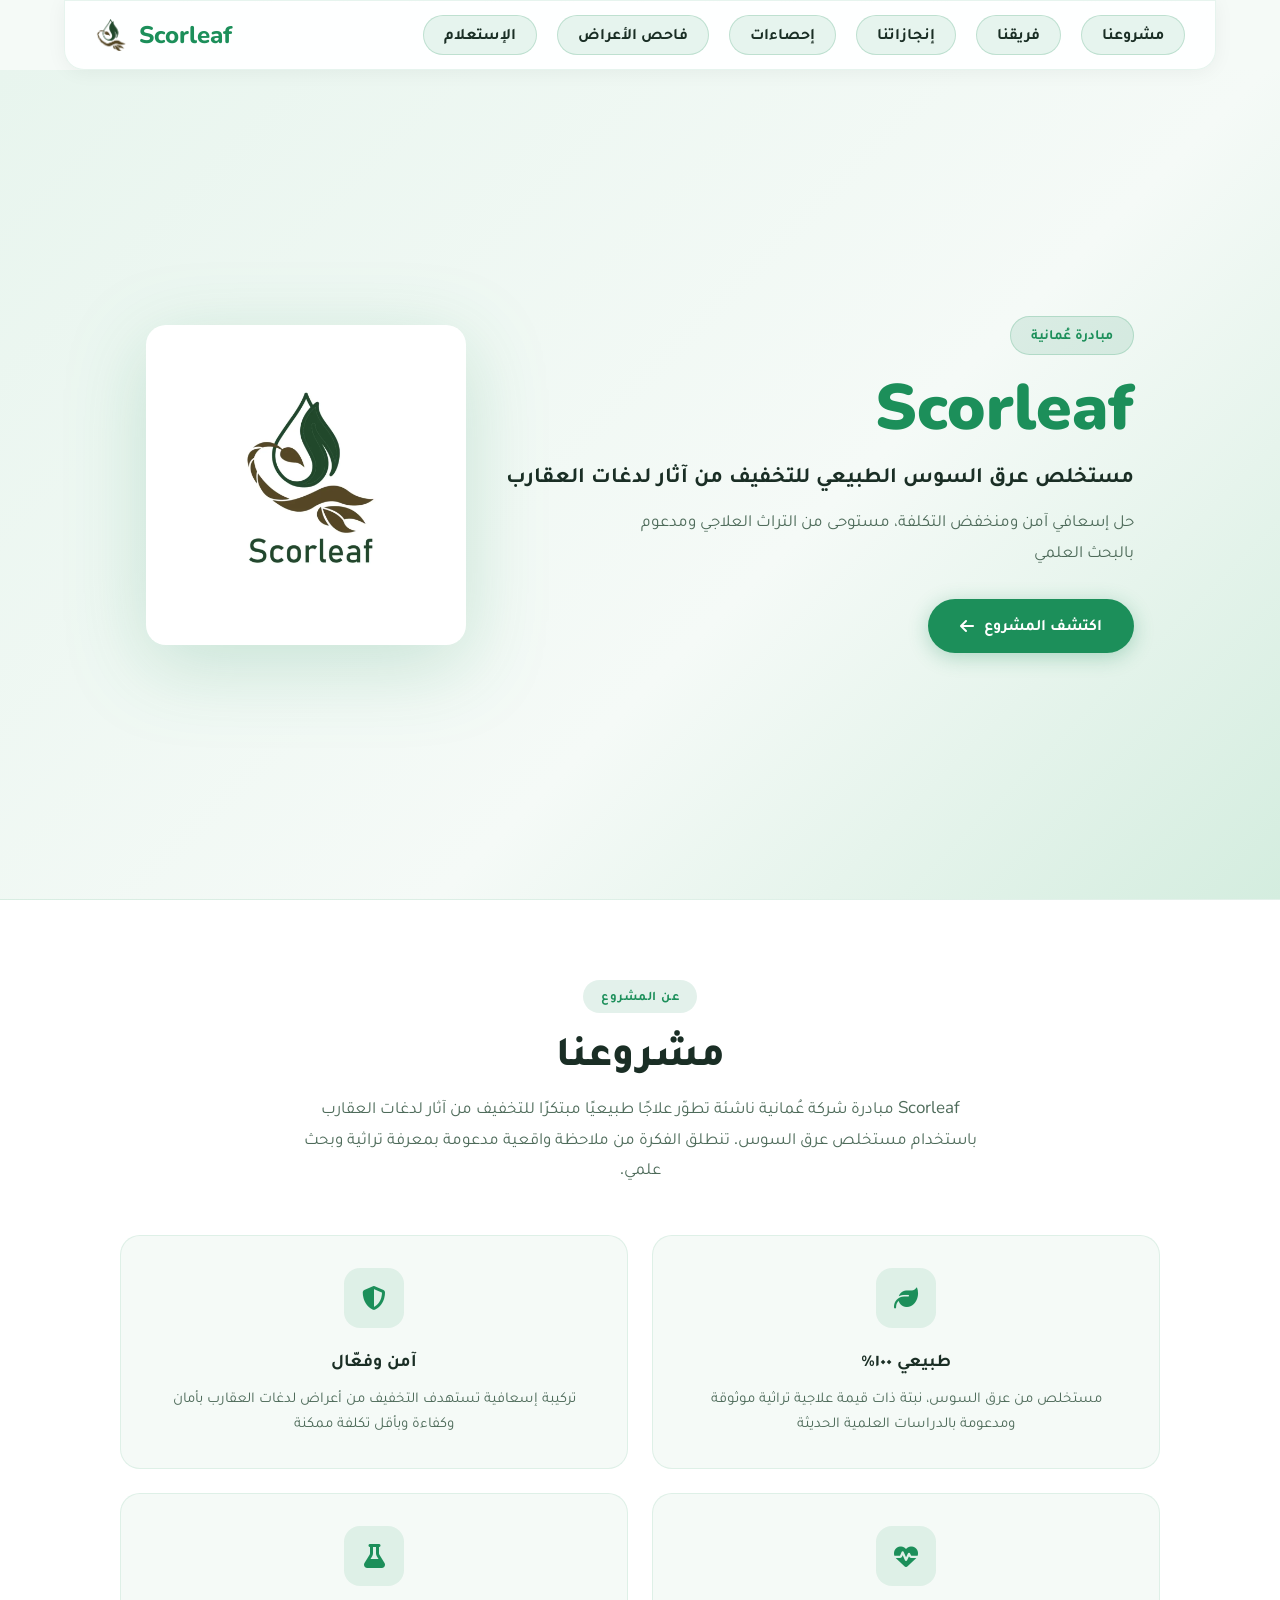
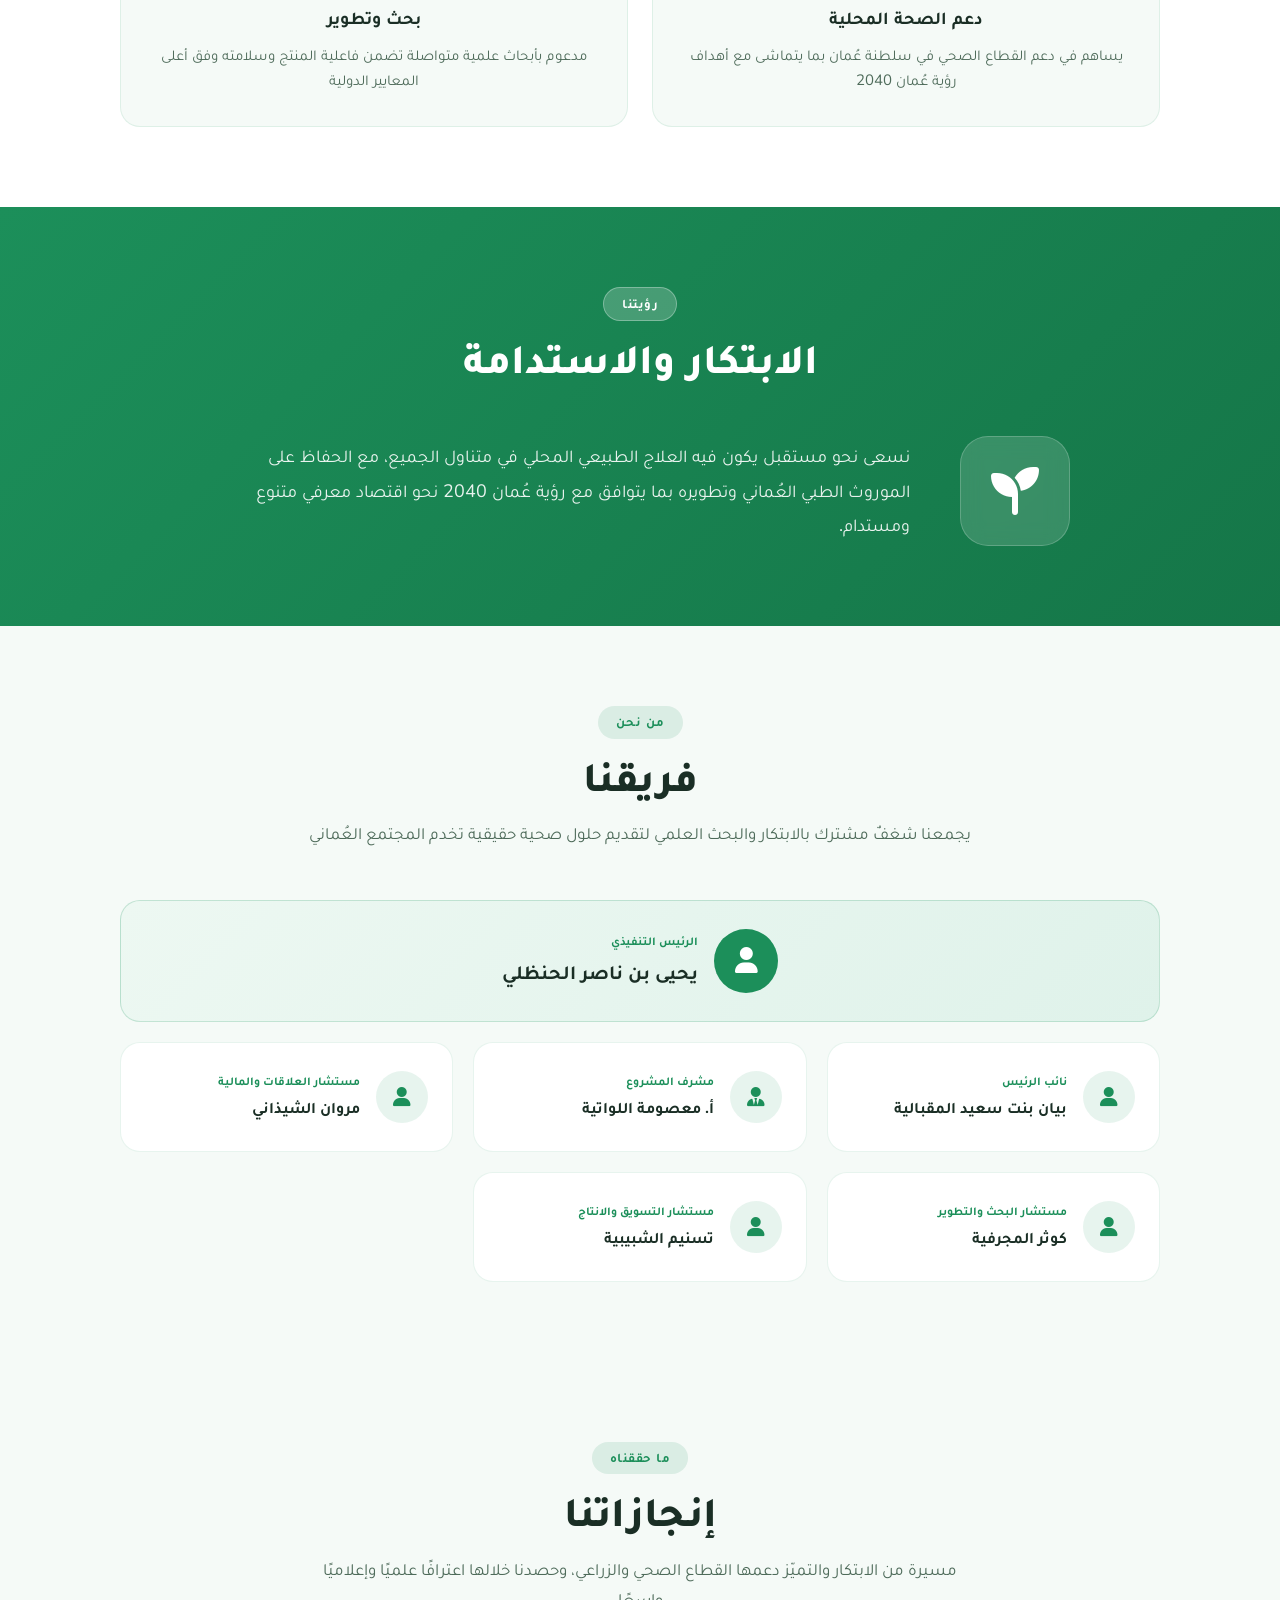
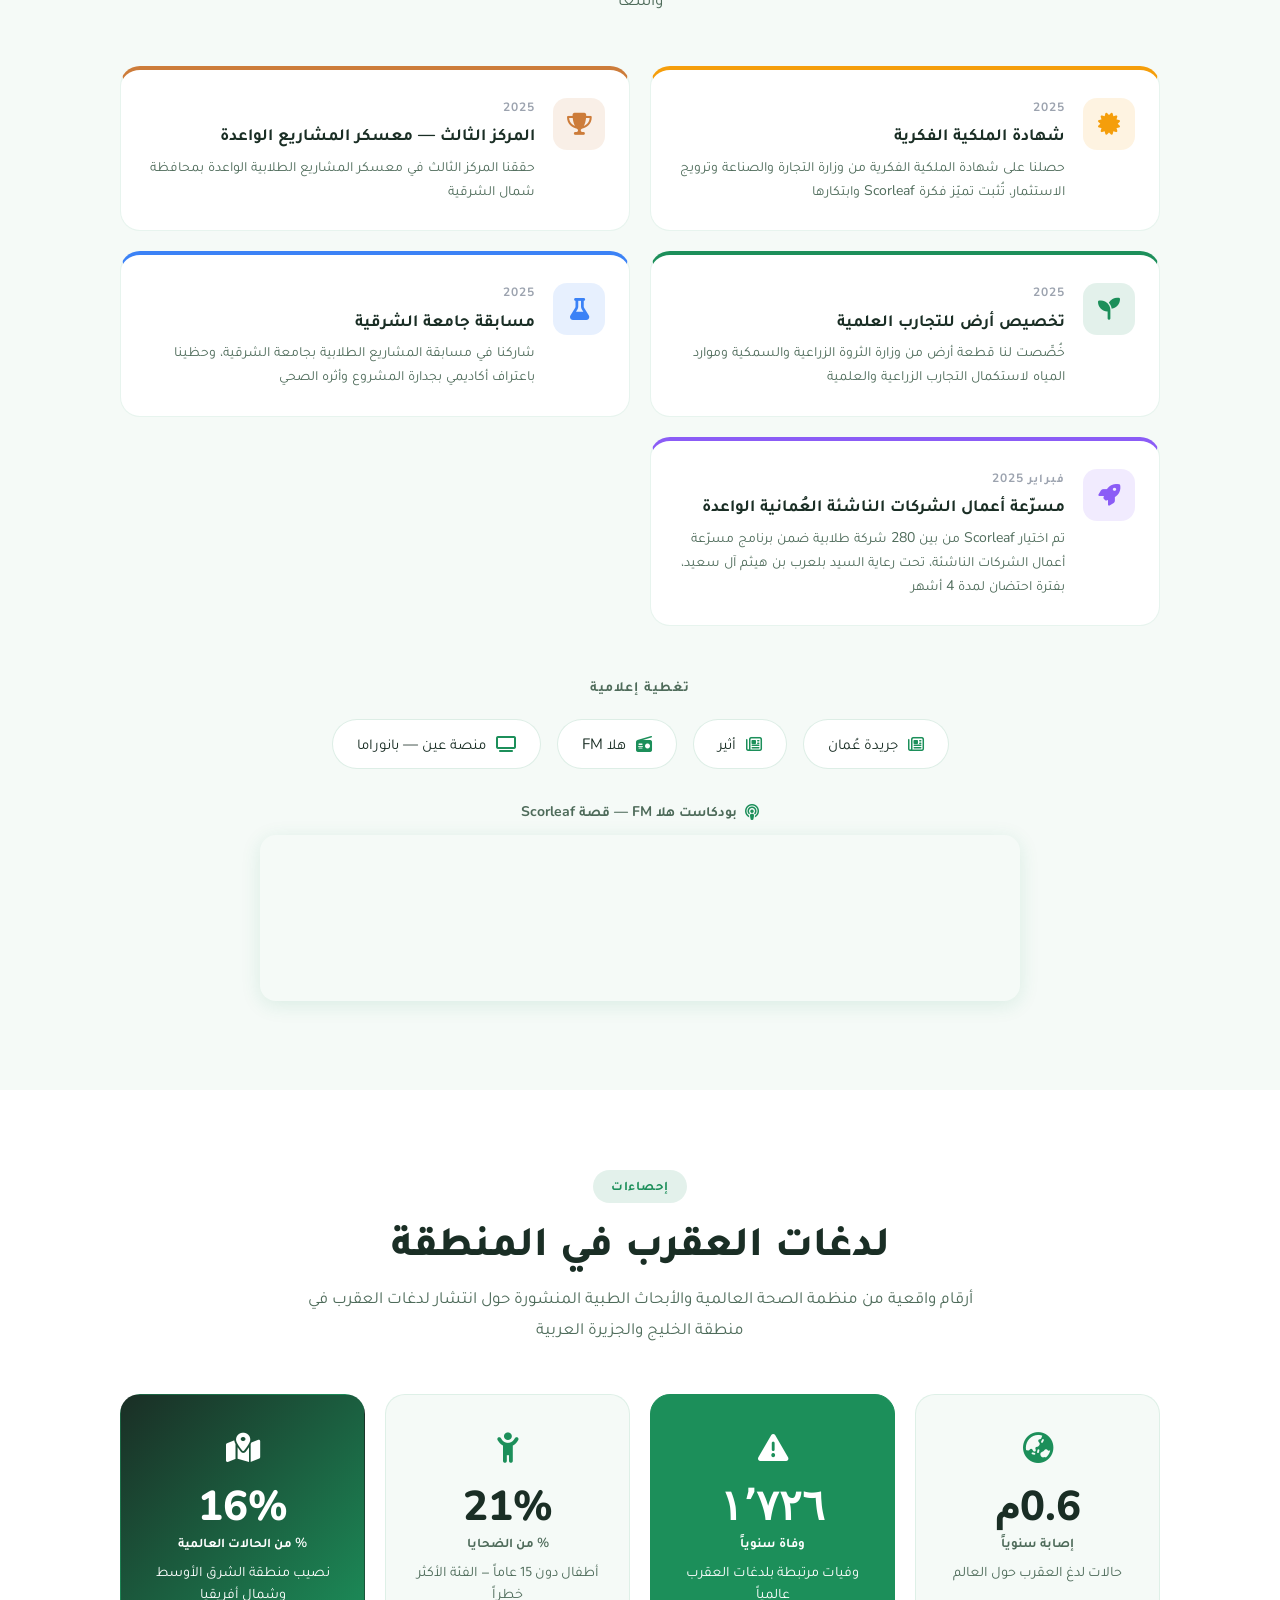
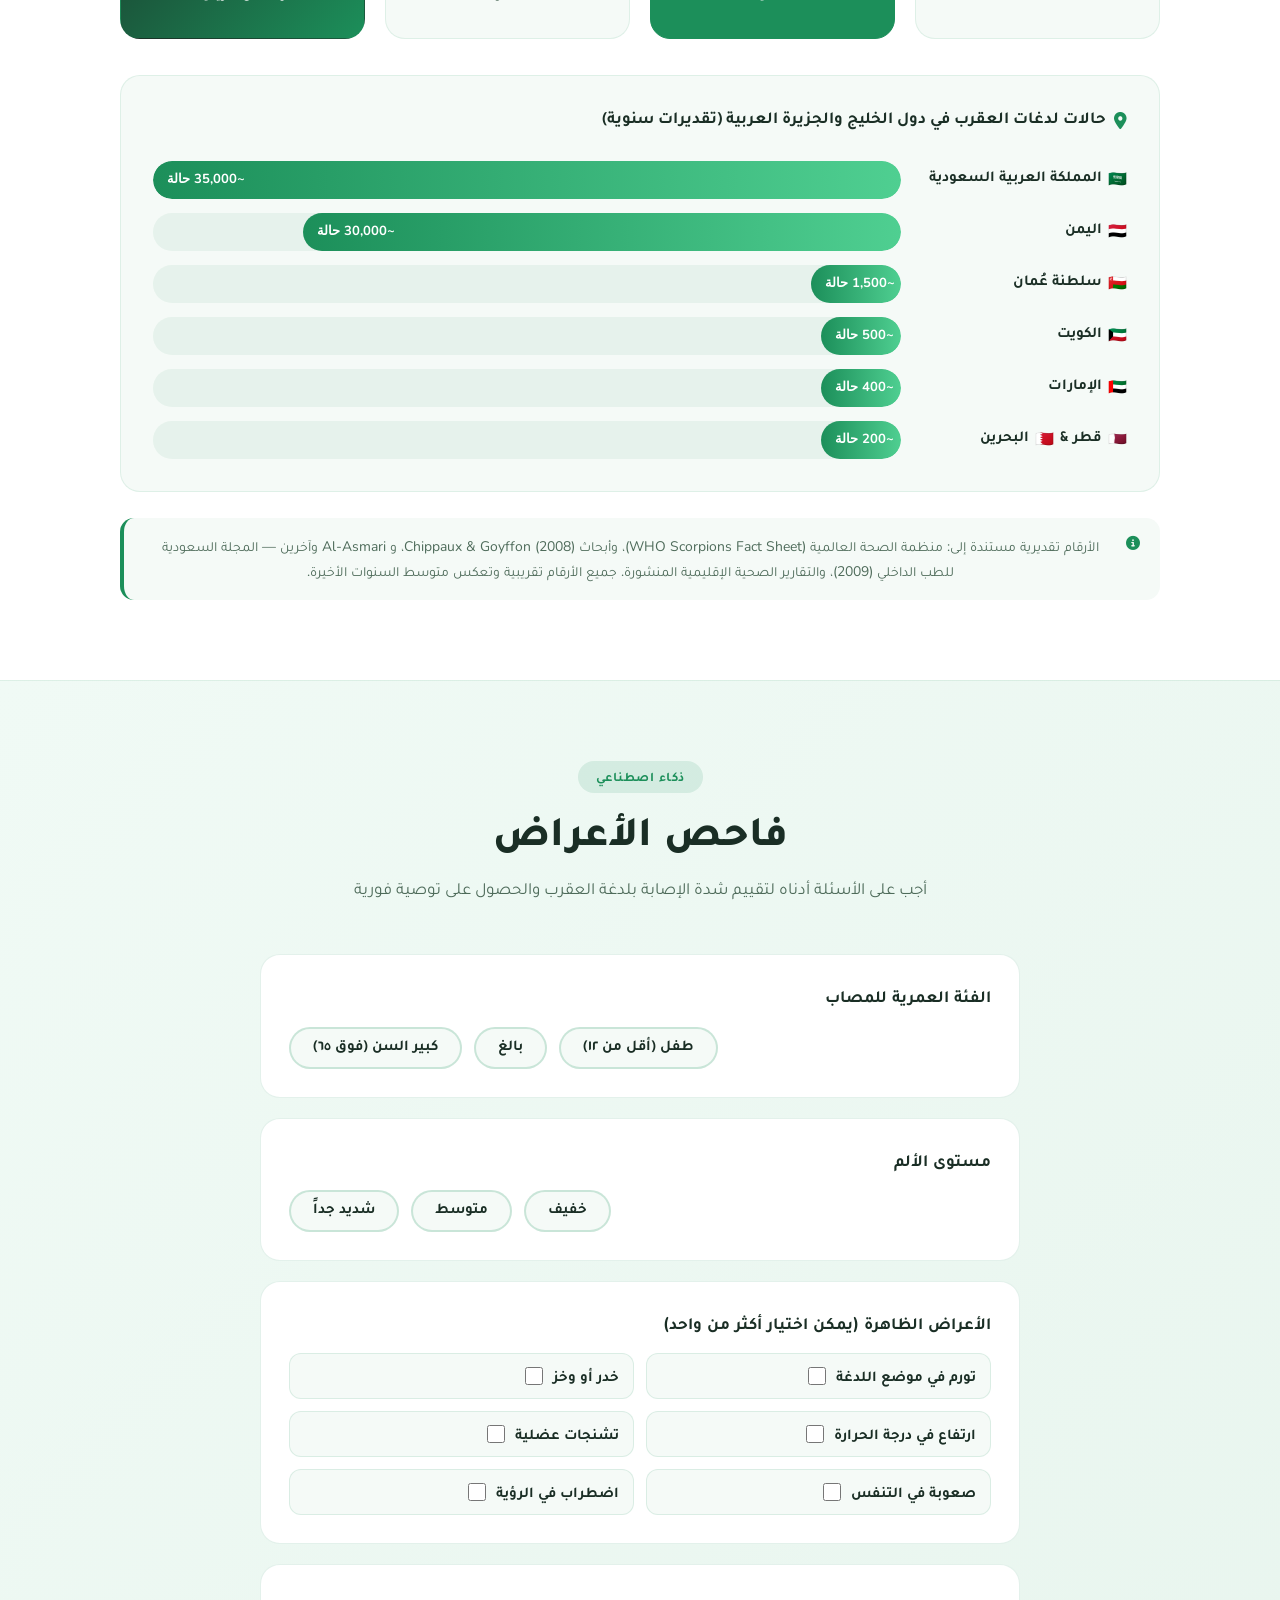
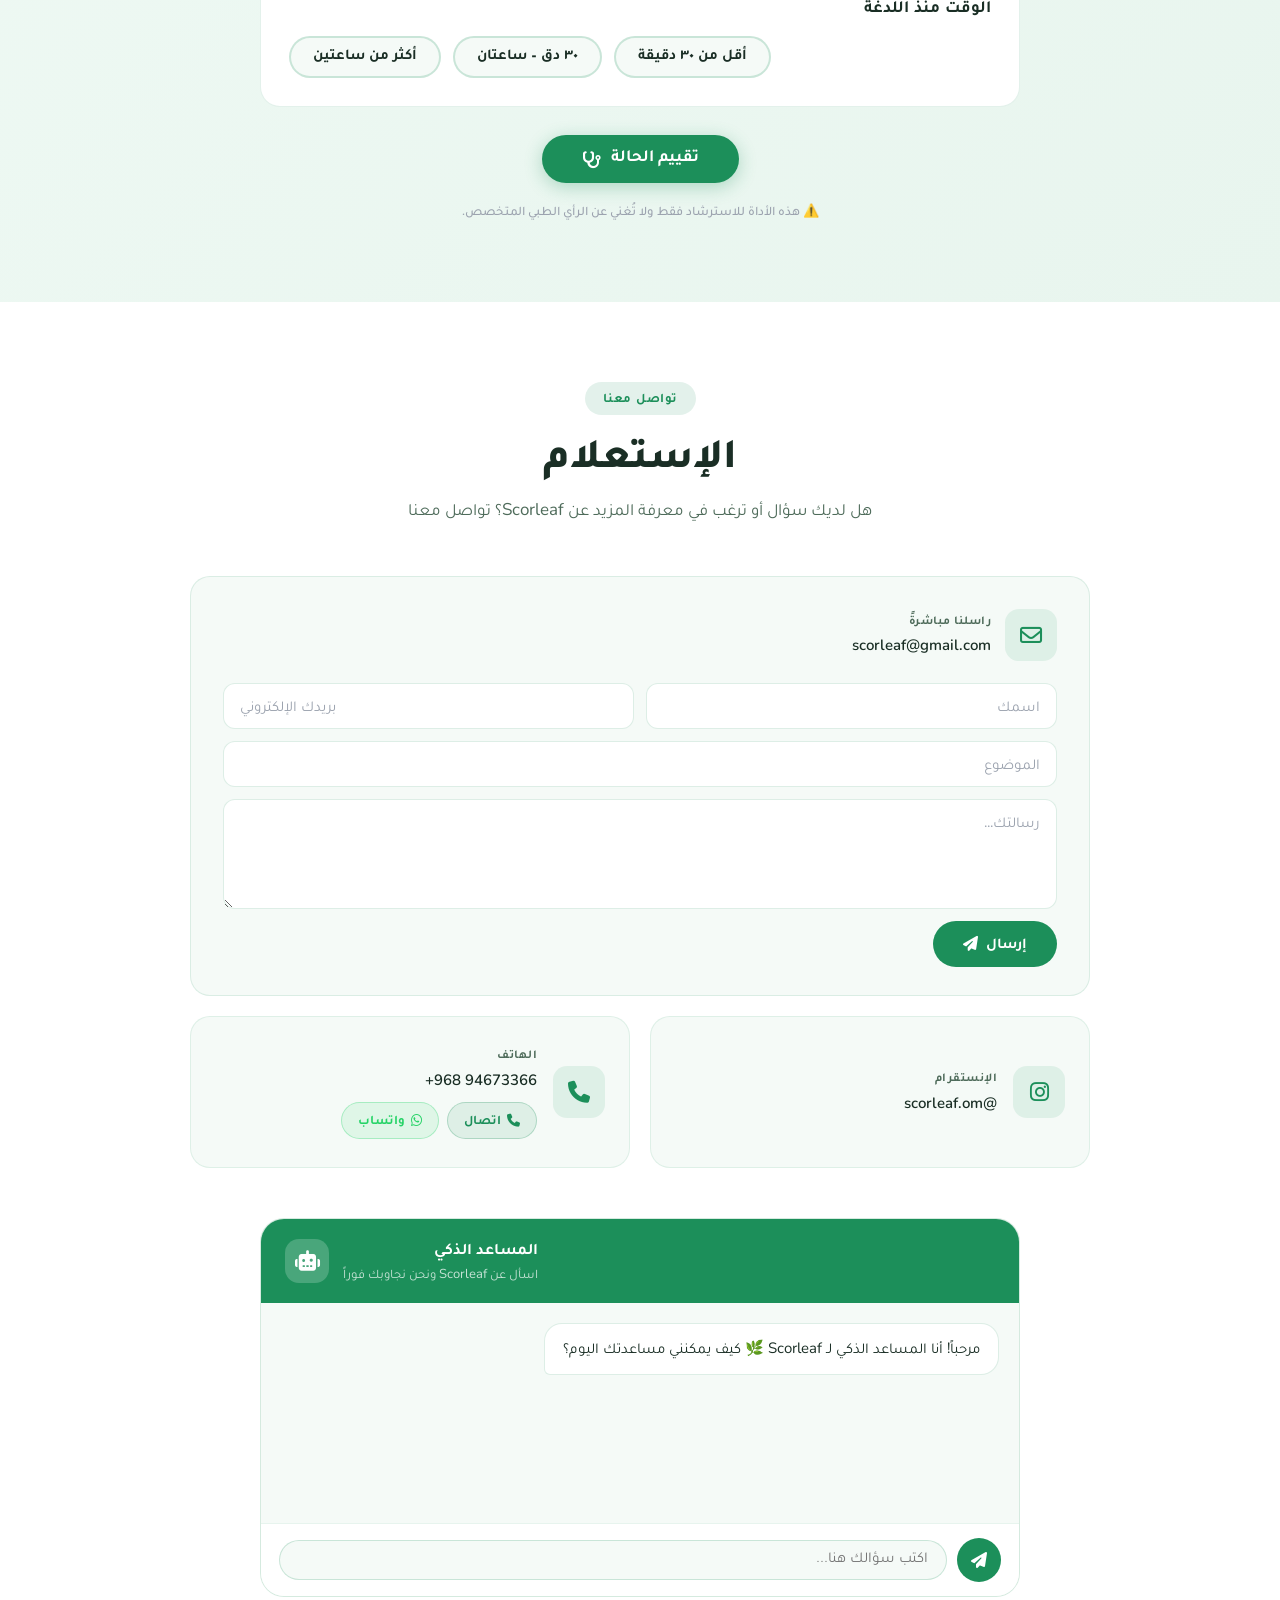
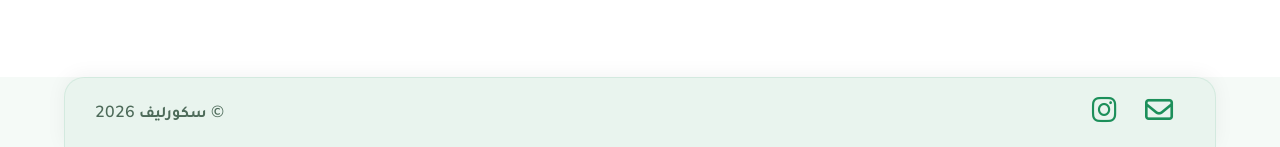
==== index.html @ a7fd19b5 "Add contact form functionality and update achievements section" ====
<!DOCTYPE html>
<html lang="ar" dir="rtl">
    <head>
        <meta charset="UTF-8">
        <meta name="viewport" content="width=device-width, initial-scale=1.0">
        <meta name="description" content="An innovative plant extract under development to relieve the effects of scorpion bites.">
        <meta name="author" content="Scorleaf Team">
        <meta name="keywords" content="">
        <meta name="theme-color" content="#4CAF50">
        <meta name="mobile-web-app-capable" content="yes">

        <title>Scorleaf</title>

        <link rel="icon" href="assets/img/scorleaf-icon.png" type="image/png">
        <link rel="stylesheet" href="assets/css/style.css">
        <link rel="manifest" href="manifest.json">

        <link rel="preconnect" href="https://fonts.googleapis.com">
        <link rel="preconnect" href="https://fonts.gstatic.com" crossorigin>
        <link href="https://fonts.googleapis.com/css2?family=Inter:ital,opsz,wght@0,14..32,100..900;1,14..32,100..900&family=Tajawal:wght@200;300;400;500;700;800;900&family=Nunito:wght@400;600;700;800&family=Quicksand:wght@400;500;600;700&display=swap" rel="stylesheet">


        <link rel="stylesheet" href="https://cdnjs.cloudflare.com/ajax/libs/font-awesome/6.0.0-beta3/css/all.min.css">
        <link rel="stylesheet" href="https://cdnjs.cloudflare.com/ajax/libs/font-awesome/6.5.2/css/all.min.css" integrity="sha512-SnH5WK+bZxgPHs44uWIX+LLJAJ9/2PkPKZ5QiAj6Ta86w+fsb2TkcmfRyVX3pBnMFcV7oQPJkl9QevSCWr3W6A==" crossorigin="anonymous" referrerpolicy="no-referrer" />
        <link rel='stylesheet' href='https://cdn-uicons.flaticon.com/2.4.2/uicons-solid-rounded/css/uicons-solid-rounded.css'>
        <link rel='stylesheet' href='https://cdn-uicons.flaticon.com/2.4.2/uicons-brands/css/uicons-brands.css'>
    </head>
    <body>
        <nav class="navbar">
        <div class="nav-right">
            <a href="#ourproject" title="Our Project"><div class="nav-icon">مشروعنا</div></a>
            <a href="#ourteam" title="Our Team"><div class="nav-icon">فريقنا</div></a>
            <a href="#achievements" title="Achievements"><div class="nav-icon">إنجازاتنا</div></a>
            <a href="#statistics" title="Statistics"><div class="nav-icon">إحصاءات</div></a>
            <a href="#symptom" title="Symptom Checker"><div class="nav-icon">فاحص الأعراض</div></a>
            <a href="#inquire" title="Inquire"><div class="nav-icon">الإستعلام</div></a>
        </div>

            <div class="dropdown" style="float: right;" dir="rtl">
                <div class="slideMenu" title="Slide Menu"><i class="fa-solid fa-caret-left"></i></div>
                
                <div class="dropdownContent">
                    <a class="site" href="#ourproject" title="Our Project">حول مشروعنا</a>
                    <a class="site" href="#ourteam" title="Our Team">فريقنا</a>
                    <a class="site" href="#achievements" title="Achievements">إنجازاتنا</a>
                    <a class="site" href="#statistics" title="Statistics">إحصاءات</a>
                    <a class="site" href="#symptom" title="Symptom Checker">فاحص الأعراض</a>
                    <a class="site" href="#inquire" title="Inquire">الإستعلام</a>
                </div>
            </div>
        
            <div class="logo" onclick="topFunction()" title="Go to top">
                Scorleaf
                <div class="logo-icon"><img src="assets/img/scorleaf-icon.png" alt="Scorleaf Logo"></div>
            </div>
        </nav>

        <main>
            <!-- ===== HERO ===== -->
            <section class="first-head">
                <div class="section-wrapper">
                    <div class="hero-content">
                        <div class="hero-text">
                            <div class="hero-badge">مبادرة عُمانية</div>
                            <span class="header">Scorleaf</span>
                            <p class="hero-sub">مستخلص عرق السوس الطبيعي للتخفيف من آثار لدغات العقارب</p>
                            <p class="hero-desc">حل إسعافي آمن ومنخفض التكلفة، مستوحى من التراث العلاجي ومدعوم بالبحث العلمي</p>
                            <a href="#ourproject" class="cta-btn">اكتشف المشروع <i class="fa-solid fa-arrow-left"></i></a>
                        </div>
                        <div class="hero-img">
                            <img src="assets/img/scorleaf-logo.webp" alt="Scorleaf Logo">
                        </div>
                    </div>
                </div>
            </section>

            <!-- ===== OUR PROJECT ===== -->
            <section class="first-body" id="ourproject">
                <div class="section-wrapper">
                    <div class="details">
                        <div class="section-tag">عن المشروع</div>
                        <span class="header">مشروعنا</span>
                        <p class="section-desc">Scorleaf مبادرة شركة عُمانية ناشئة تطوّر علاجًا طبيعيًا مبتكرًا للتخفيف من آثار لدغات العقارب باستخدام مستخلص عرق السوس. تنطلق الفكرة من ملاحظة واقعية مدعومة بمعرفة تراثية وبحث علمي.</p>
                    </div>
                    <div class="features-container">
                        <div class="feature-card">
                            <div class="feature-icon"><i class="fa-solid fa-leaf"></i></div>
                            <h3>طبيعي ١٠٠٪</h3>
                            <p>مستخلص من عرق السوس، نبتة ذات قيمة علاجية تراثية موثوقة ومدعومة بالدراسات العلمية الحديثة</p>
                        </div>
                        <div class="feature-card">
                            <div class="feature-icon"><i class="fa-solid fa-shield-halved"></i></div>
                            <h3>آمن وفعّال</h3>
                            <p>تركيبة إسعافية تستهدف التخفيف من أعراض لدغات العقارب بأمان وكفاءة وبأقل تكلفة ممكنة</p>
                        </div>
                        <div class="feature-card">
                            <div class="feature-icon"><i class="fa-solid fa-heart-pulse"></i></div>
                            <h3>دعم الصحة المحلية</h3>
                            <p>يساهم في دعم القطاع الصحي في سلطنة عُمان بما يتماشى مع أهداف رؤية عُمان 2040</p>
                        </div>
                        <div class="feature-card">
                            <div class="feature-icon"><i class="fa-solid fa-flask"></i></div>
                            <h3>بحث وتطوير</h3>
                            <p>مدعوم بأبحاث علمية متواصلة تضمن فاعلية المنتج وسلامته وفق أعلى المعايير الدولية</p>
                        </div>
                    </div>
                </div>
            </section>

            <!-- ===== VISION ===== -->
            <section class="second-body">
                <div class="section-wrapper">
                    <div class="details">
                        <div class="section-tag light">رؤيتنا</div>
                        <span class="header">الابتكار والاستدامة</span>
                    </div>
                    <div class="vision-content">
                        <div class="vision-icon-wrap">
                            <i class="fa-solid fa-seedling"></i>
                        </div>
                        <div class="vision-text">
                            <p>نسعى نحو مستقبل يكون فيه العلاج الطبيعي المحلي في متناول الجميع، مع الحفاظ على الموروث الطبي العُماني وتطويره بما يتوافق مع رؤية عُمان 2040 نحو اقتصاد معرفي متنوع ومستدام.</p>
                        </div>
                    </div>
                </div>
            </section>

            <!-- ===== OUR TEAM ===== -->
            <section class="third-body" id="ourteam">
                <div class="section-wrapper">
                    <div class="details">
                        <div class="section-tag">من نحن</div>
                        <span class="header">فريقنا</span>
                        <p class="section-desc">يجمعنا شغفٌ مشترك بالابتكار والبحث العلمي لتقديم حلول صحية حقيقية تخدم المجتمع العُماني</p>
                    </div>
                    <div class="team-container">
                        <div class="team-card ceo">
                            <div class="team-avatar"><i class="fa-solid fa-user"></i></div>
                            <div class="team-info">
                                <div class="team-role">الرئيس التنفيذي</div>
                                <h3>يحيى بن ناصر الحنظلي</h3>
                            </div>
                        </div>
                        <div class="team-card">
                            <div class="team-avatar"><i class="fa-solid fa-user"></i></div>
                            <div class="team-info">
                                <div class="team-role">نائب الرئيس</div>
                                <h3>بيان بنت سعيد المقبالية</h3>
                            </div>
                        </div>
                        <div class="team-card">
                            <div class="team-avatar"><i class="fa-solid fa-user-tie"></i></div>
                            <div class="team-info">
                                <div class="team-role">مشرف المشروع</div>
                                <h3>أ. معصومة اللواتية</h3>
                            </div>
                        </div>
                        <div class="team-card">
                            <div class="team-avatar"><i class="fa-solid fa-user"></i></div>
                            <div class="team-info">
                                <div class="team-role">مستشار العلاقات والمالية</div>
                                <h3>مروان الشيذاني</h3>
                            </div>
                        </div>
                        <div class="team-card">
                            <div class="team-avatar"><i class="fa-solid fa-user"></i></div>
                            <div class="team-info">
                                <div class="team-role">مستشار البحث والتطوير</div>
                                <h3>كوثر المجرفية</h3>
                            </div>
                        </div>
                        <div class="team-card">
                            <div class="team-avatar"><i class="fa-solid fa-user"></i></div>
                            <div class="team-info">
                                <div class="team-role">مستشار التسويق والانتاج</div>
                                <h3>تسنيم الشبيبية</h3>
                            </div>
                        </div>
                    </div>
                </div>
            </section>

            <!-- ===== ACHIEVEMENTS ===== -->
            <section class="achievements-section" id="achievements">
                <div class="section-wrapper">
                    <div class="details">
                        <div class="section-tag">ما حققناه</div>
                        <span class="header">إنجازاتنا</span>
                        <p class="section-desc">مسيرة من الابتكار والتميّز دعمها القطاع الصحي والزراعي، وحصدنا خلالها اعترافًا علميًا وإعلاميًا واسعًا</p>
                    </div>

                    <div class="achievements-grid">
                        <div class="achievement-card gold">
                            <div class="achievement-icon"><i class="fa-solid fa-certificate"></i></div>
                            <div class="achievement-body">
                                <div class="achievement-year">2025</div>
                                <h3>شهادة الملكية الفكرية</h3>
                                <p>حصلنا على شهادة الملكية الفكرية من وزارة التجارة والصناعة وترويج الاستثمار، تُثبت تميّز فكرة Scorleaf وابتكارها</p>
                            </div>
                        </div>

                        <div class="achievement-card bronze">
                            <div class="achievement-icon"><i class="fa-solid fa-trophy"></i></div>
                            <div class="achievement-body">
                                <div class="achievement-year">2025</div>
                                <h3>المركز الثالث — معسكر المشاريع الواعدة</h3>
                                <p>حققنا المركز الثالث في معسكر المشاريع الطلابية الواعدة بمحافظة شمال الشرقية</p>
                            </div>
                        </div>

                        <div class="achievement-card green">
                            <div class="achievement-icon"><i class="fa-solid fa-seedling"></i></div>
                            <div class="achievement-body">
                                <div class="achievement-year">2025</div>
                                <h3>تخصيص أرض للتجارب العلمية</h3>
                                <p>خُصِّصت لنا قطعة أرض من وزارة الثروة الزراعية والسمكية وموارد المياه لاستكمال التجارب الزراعية والعلمية</p>
                            </div>
                        </div>

                        <div class="achievement-card blue">
                            <div class="achievement-icon"><i class="fa-solid fa-flask"></i></div>
                            <div class="achievement-body">
                                <div class="achievement-year">2025</div>
                                <h3>مسابقة جامعة الشرقية</h3>
                                <p>شاركنا في مسابقة المشاريع الطلابية بجامعة الشرقية، وحظينا باعتراف أكاديمي بجدارة المشروع وأثره الصحي</p>
                            </div>
                        </div>

                        <div class="achievement-card purple">
                            <div class="achievement-icon"><i class="fa-solid fa-rocket"></i></div>
                            <div class="achievement-body">
                                <div class="achievement-year">فبراير 2025</div>
                                <h3>مسرّعة أعمال الشركات الناشئة العُمانية الواعدة</h3>
                                <p>تم اختيار Scorleaf من بين <strong>280 شركة طلابية</strong> ضمن برنامج مسرّعة أعمال الشركات الناشئة، تحت رعاية السيد بلعرب بن هيثم آل سعيد، بفترة احتضان لمدة 4 أشهر</p>
                            </div>
                        </div>
                    </div>

                    <!-- Media Coverage -->
                    <div class="media-section">
                        <div class="media-title">تغطية إعلامية</div>
                        <div class="media-grid">
                            <a href="https://www.omandaily.om/%D8%B9%D9%85%D8%A7%D9%86-%D8%A7%D9%84%D9%8A%D9%88%D9%85/na/%D8%B4%D8%B1%D9%83%D8%A9-%D8%B7%D9%84%D8%A7%D8%A8%D9%8A%D8%A9-%D8%AA%D8%B7%D9%88%D8%B1-%D8%B9%D9%84%D8%A7%D8%AC%D8%A7-%D9%85%D8%A8%D8%AA%D9%83%D8%B1%D8%A7-%D9%84%D9%84%D8%AF%D8%BA%D8%A7%D8%AA-%D8%A7%D9%84%D8%B9%D9%82%D8%A7%D8%B1%D8%A8" target="_blank" rel="noopener noreferrer" class="media-card">
                                <i class="fa-regular fa-newspaper"></i>
                                <span>جريدة عُمان</span>
                            </a>
                            <a href="https://www.atheer.om/2026/02/22/113236/" target="_blank" rel="noopener noreferrer" class="media-card">
                                <i class="fa-regular fa-newspaper"></i>
                                <span>أثير</span>
                            </a>
                            <a href="https://halafm.om/79729/%d9%83%d9%8a%d9%81-%d8%b7%d9%88%d8%b1%d8%aa-%d8%b4%d8%b1%d9%83%d8%a9-%d9%86%d8%a7%d8%b4%d8%a6%d8%a9-%d8%b9%d9%84%d8%a7%d8%ac%d9%8b%d8%a7-%d9%85%d9%86-%d8%b9%d8%b1%d9%82-%d8%a7%d9%84%d8%b3%d9%88%d8%b3/" target="_blank" rel="noopener noreferrer" class="media-card">
                                <i class="fa-solid fa-radio"></i>
                                <span>هلا FM</span>
                            </a>
                            <a href="https://ayn.om/s/hvwq43CQ" target="_blank" rel="noopener noreferrer" class="media-card">
                                <i class="fa-solid fa-tv"></i>
                                <span>منصة عين — بانوراما</span>
                            </a>
                        </div>
                        <!-- Podcast -->
                        <div class="podcast-wrap">
                            <div class="podcast-label"><i class="fa-solid fa-podcast"></i> بودكاست هلا FM — قصة Scorleaf</div>
                            <iframe
                                class="podcast-player"
                                scrolling="no"
                                frameborder="no"
                                allow="autoplay"
                                title="بودكاست هلا FM — Scorleaf"
                                src="https://w.soundcloud.com/player/?url=https%3A//soundcloud.com/halafmradio/kyf-sttt-shrk-tlby-nshy-ttwyr-lj-mbtkr-ytmd-l-nbt-rq-lsws-lltkhfyf-mn-athr-ldgt-lqrb-1&color=%231C8F5A&auto_play=false&hide_related=true&show_comments=false&show_user=true&show_reposts=false&show_teaser=false">
                            </iframe>
                        </div>
                    </div>
                </div>
            </section>

            <!-- ===== STATISTICS ===== -->
            <section class="stats-section" id="statistics">
                <div class="section-wrapper">
                    <div class="details">
                        <div class="section-tag">إحصاءات</div>
                        <span class="header">لدغات العقرب في المنطقة</span>
                        <p class="section-desc">أرقام واقعية من منظمة الصحة العالمية والأبحاث الطبية المنشورة حول انتشار لدغات العقرب في منطقة الخليج والجزيرة العربية</p>
                    </div>

                    <!-- Global stats cards -->
                    <div class="stats-grid">
                        <div class="stat-card">
                            <div class="stat-icon"><i class="fa-solid fa-earth-asia"></i></div>
                            <div class="stat-number" data-target="1200000">0</div>
                            <div class="stat-unit">إصابة سنوياً</div>
                            <div class="stat-label">حالات لدغ العقرب حول العالم</div>
                        </div>
                        <div class="stat-card stat-card-accent">
                            <div class="stat-icon"><i class="fa-solid fa-triangle-exclamation"></i></div>
                            <div class="stat-number" data-target="3250">0</div>
                            <div class="stat-unit">وفاة سنوياً</div>
                            <div class="stat-label">وفيات مرتبطة بلدغات العقرب عالمياً</div>
                        </div>
                        <div class="stat-card">
                            <div class="stat-icon"><i class="fa-solid fa-child-reaching"></i></div>
                            <div class="stat-number stat-pct" data-target="40">0</div>
                            <div class="stat-unit">% من الضحايا</div>
                            <div class="stat-label">أطفال دون 15 عاماً — الفئة الأكثر خطراً</div>
                        </div>
                        <div class="stat-card stat-card-region">
                            <div class="stat-icon"><i class="fa-solid fa-map-location-dot"></i></div>
                            <div class="stat-number stat-pct" data-target="30">0</div>
                            <div class="stat-unit">% من الحالات العالمية</div>
                            <div class="stat-label">نصيب منطقة الشرق الأوسط وشمال أفريقيا</div>
                        </div>
                    </div>

                    <!-- Gulf country breakdown bars -->
                    <div class="gulf-stats">
                        <h3 class="gulf-title"><i class="fa-solid fa-location-dot"></i> حالات لدغات العقرب في دول الخليج والجزيرة العربية (تقديرات سنوية)</h3>
                        <div class="gulf-bars">
                            <div class="gulf-row">
                                <span class="gulf-country"><span class="flag">🇸🇦</span> المملكة العربية السعودية</span>
                                <div class="gulf-bar-wrap">
                                    <div class="gulf-bar" data-width="100" style="width:0%"><span class="gulf-bar-num">~35,000 حالة</span></div>
                                </div>
                            </div>
                            <div class="gulf-row">
                                <span class="gulf-country"><span class="flag">🇾🇪</span> اليمن</span>
                                <div class="gulf-bar-wrap">
                                    <div class="gulf-bar" data-width="80" style="width:0%"><span class="gulf-bar-num">~30,000 حالة</span></div>
                                </div>
                            </div>
                            <div class="gulf-row">
                                <span class="gulf-country"><span class="flag">🇴🇲</span> سلطنة عُمان</span>
                                <div class="gulf-bar-wrap">
                                    <div class="gulf-bar" data-width="12" style="width:0%"><span class="gulf-bar-num">~1,500 حالة</span></div>
                                </div>
                            </div>
                            <div class="gulf-row">
                                <span class="gulf-country"><span class="flag">🇰🇼</span> الكويت</span>
                                <div class="gulf-bar-wrap">
                                    <div class="gulf-bar" data-width="5" style="width:0%"><span class="gulf-bar-num">~500 حالة</span></div>
                                </div>
                            </div>
                            <div class="gulf-row">
                                <span class="gulf-country"><span class="flag">🇦🇪</span> الإمارات</span>
                                <div class="gulf-bar-wrap">
                                    <div class="gulf-bar" data-width="4" style="width:0%"><span class="gulf-bar-num">~400 حالة</span></div>
                                </div>
                            </div>
                            <div class="gulf-row">
                                <span class="gulf-country"><span class="flag">🇶🇦</span> قطر &amp; <span class="flag">🇧🇭</span> البحرين</span>
                                <div class="gulf-bar-wrap">
                                    <div class="gulf-bar" data-width="2" style="width:0%"><span class="gulf-bar-num">~200 حالة</span></div>
                                </div>
                            </div>
                        </div>
                    </div>

                    <div class="stats-source">
                        <i class="fa-solid fa-circle-info"></i>
                        <span>الأرقام تقديرية مستندة إلى: منظمة الصحة العالمية (WHO Scorpions Fact Sheet)، وأبحاث Chippaux &amp; Goyffon (2008)، و Al-Asmari وآخرين — المجلة السعودية للطب الداخلي (2009)، والتقارير الصحية الإقليمية المنشورة. جميع الأرقام تقريبية وتعكس متوسط السنوات الأخيرة.</span>
                    </div>
                </div>
            </section>

            <!-- ===== SYMPTOM CHECKER ===== -->
            <section class="symptom-section" id="symptom">
                <div class="section-wrapper">
                    <div class="details">
                        <div class="section-tag">ذكاء اصطناعي</div>
                        <span class="header">فاحص الأعراض</span>
                        <p class="section-desc">أجب على الأسئلة أدناه لتقييم شدة الإصابة بلدغة العقرب والحصول على توصية فورية</p>
                    </div>
                    <div class="symptom-form">
                        <div class="symptom-group">
                            <p class="symptom-question">الفئة العمرية للمصاب</p>
                            <div class="symptom-options" id="ageGroup">
                                <button class="sym-btn" data-val="child">طفل (أقل من ١٢)</button>
                                <button class="sym-btn" data-val="adult">بالغ</button>
                                <button class="sym-btn" data-val="elderly">كبير السن (فوق ٦٥)</button>
                            </div>
                        </div>
                        <div class="symptom-group">
                            <p class="symptom-question">مستوى الألم</p>
                            <div class="symptom-options" id="painLevel">
                                <button class="sym-btn" data-val="mild">خفيف</button>
                                <button class="sym-btn" data-val="moderate">متوسط</button>
                                <button class="sym-btn" data-val="severe">شديد جداً</button>
                            </div>
                        </div>
                        <div class="symptom-group">
                            <p class="symptom-question">الأعراض الظاهرة (يمكن اختيار أكثر من واحد)</p>
                            <div class="symptom-checks" id="symptoms">
                                <label class="sym-check"><input type="checkbox" value="swelling"> تورم في موضع اللدغة</label>
                                <label class="sym-check"><input type="checkbox" value="numbness"> خدر أو وخز</label>
                                <label class="sym-check"><input type="checkbox" value="fever"> ارتفاع في درجة الحرارة</label>
                                <label class="sym-check"><input type="checkbox" value="cramps"> تشنجات عضلية</label>
                                <label class="sym-check"><input type="checkbox" value="breathing"> صعوبة في التنفس</label>
                                <label class="sym-check"><input type="checkbox" value="vision"> اضطراب في الرؤية</label>
                            </div>
                        </div>
                        <div class="symptom-group">
                            <p class="symptom-question">الوقت منذ اللدغة</p>
                            <div class="symptom-options" id="timeSince">
                                <button class="sym-btn" data-val="recent">أقل من ٣٠ دقيقة</button>
                                <button class="sym-btn" data-val="medium">٣٠ دق – ساعتان</button>
                                <button class="sym-btn" data-val="late">أكثر من ساعتين</button>
                            </div>
                        </div>
                        <button class="sym-submit" onclick="checkSymptoms()">تقييم الحالة <i class="fa-solid fa-stethoscope"></i></button>
                        <div class="sym-result" id="symResult" style="display:none;"></div>
                        <p class="sym-disclaimer">⚠️ هذه الأداة للاسترشاد فقط ولا تُغني عن الرأي الطبي المتخصص.</p>
                    </div>
                </div>
            </section>

            <!-- ===== INQUIRE ===== -->
            <section class="fourth-body" id="inquire">
                <div class="section-wrapper">
                    <div class="details">
                        <div class="section-tag">تواصل معنا</div>
                        <span class="header">الإستعلام</span>
                        <p class="section-desc">هل لديك سؤال أو ترغب في معرفة المزيد عن Scorleaf؟ تواصل معنا</p>
                    </div>
                    <!-- Contact Form -->
                    <div class="contact-form-card">
                        <div class="contact-form-head">
                            <div class="contact-icon"><i class="fa-regular fa-envelope"></i></div>
                            <div>
                                <span class="contact-label">راسلنا مباشرةً</span>
                                <span class="contact-value">scorleaf@gmail.com</span>
                            </div>
                        </div>
                        <form class="contact-form" onsubmit="submitContactForm(event)">
                            <div class="form-row">
                                <input type="text" id="contactName" class="form-input" placeholder="اسمك" dir="rtl" required>
                                <input type="email" id="contactEmail" class="form-input" placeholder="بريدك الإلكتروني" dir="ltr" required>
                            </div>
                            <input type="text" id="contactSubject" class="form-input" placeholder="الموضوع" dir="rtl" required>
                            <textarea id="contactMessage" class="form-input form-textarea" rows="4" placeholder="رسالتك..." dir="rtl" required></textarea>
                            <button type="submit" class="form-submit">إرسال <i class="fa-solid fa-paper-plane"></i></button>
                            <p class="form-sent" id="formSent" style="display:none;">✅ جاري فتح تطبيق البريد...</p>
                        </form>
                    </div>

                    <div class="contact-grid">
                        <a href="https://www.instagram.com/scorleaf.om" target="_blank" rel="noopener noreferrer" class="contact-card">
                            <div class="contact-icon"><i class="fa-brands fa-instagram"></i></div>
                            <div class="contact-detail">
                                <span class="contact-label">الإنستقرام</span>
                                <span class="contact-value">@scorleaf.om</span>
                            </div>
                        </a>
                        <div class="contact-card contact-card-phone">
                            <div class="contact-icon"><i class="fa-solid fa-phone"></i></div>
                            <div class="contact-detail">
                                <span class="contact-label">الهاتف</span>
                                <span class="contact-value" dir="ltr">+968 94673366</span>
                                <div class="contact-actions">
                                    <a href="tel:+96894673366" class="contact-action-btn call-btn" title="اتصال">
                                        <i class="fa-solid fa-phone"></i> اتصال
                                    </a>
                                    <a href="https://wa.link/g6l0jv" target="_blank" rel="noopener noreferrer" class="contact-action-btn whatsapp-btn" title="واتساب">
                                        <i class="fa-brands fa-whatsapp"></i> واتساب
                                    </a>
                                </div>
                            </div>
                        </div>
                    </div>

                    <!-- AI Chatbot -->
                    <div class="chatbot-wrapper">
                        <div class="chatbot-header">
                            <div class="chatbot-icon"><i class="fa-solid fa-robot"></i></div>
                            <div>
                                <p class="chatbot-title">المساعد الذكي</p>
                                <p class="chatbot-sub">اسأل عن Scorleaf ونحن نجاوبك فوراً</p>
                            </div>
                        </div>
                        <div class="chatbot-messages" id="chatMessages">
                            <div class="chat-bubble bot">مرحباً! أنا المساعد الذكي لـ Scorleaf 🌿 كيف يمكنني مساعدتك اليوم؟</div>
                        </div>
                        <div class="chatbot-input-row">
                            <button class="chat-send" onclick="sendMessage()"><i class="fa-solid fa-paper-plane"></i></button>
                            <input type="text" id="chatInput" class="chat-input" placeholder="اكتب سؤالك هنا..." dir="rtl" onkeydown="if(event.key==='Enter') sendMessage()">
                        </div>
                    </div>
                </div>
            </section>
        </main>

        <footer>
            <div class="contact">
                <a href="mailto: scorleaf@gmail.com" title="البريد الإلكتروني - Email"><i class="fa-regular fa-envelope"></i></a>
                <a href="https://www.instagram.com/scorleaf.om" title="الإنستقرام - Instagram"><i class="fa-brands fa-instagram"></i></a>
            </div>

            <div class="copyright" title="All rights reserved &copy; Scorleaf 2026">
                <p>&copy; سكورليف 2026</p>
            </div>
        </footer>
        <script src="assets/js/script.js"></script>
    </body>
</html>
---- assets/css/style.css ----
*{
    text-decoration: none;
    font-family: 'Nunito', 'Quicksand', 'tajawal', sans-serif;
    font-weight: 400;
    margin: 0;
    padding: 0;
    box-sizing: border-box;
    transition: all 0.2s ease;
}


/* WebKit browsers (Chrome, Safari, Edge) */
/* ::-webkit-scrollbar {
    width: 12px;
    height: 12px;
}

::-webkit-scrollbar-track {
    background: #F5FAF7;
    border-radius: 6px;
}

::-webkit-scrollbar-thumb {
    background: #1C8F5A;
    border-radius: 6px;
    border: 2.5px solid #F5FAF7;
    transition: all 0.2s ease;
}

::-webkit-scrollbar-thumb:hover {
    cursor: grab;
    background: #157648;
} 

/* Firefox */
/*body {
    scrollbar-width: thin;
    scrollbar-color: #1C8F5A #F5FAF7;
}
*/

html{
    scroll-behavior: smooth;
}

body {
    color: #1A2E25;
    min-height: 100vh;
    background: #F5FAF7;
    text-align: center;
    line-height: 1.6;
}

/* Transparent/Light navbar */
.navbar {
    cursor: default;
    position: fixed;
    top: 0;
    left: 50%;
    transform: translateX(-50%);
    width: 90%;
    max-width: 1200px;
    height: 70px;
    background: rgba(255, 255, 255, 0.9);
    backdrop-filter: blur(10px);
    -webkit-backdrop-filter: blur(10px);
    border-radius: 0 0 20px 20px;
    border: 1px solid rgba(28, 143, 90, 0.1);
    box-shadow: 0 2px 20px rgba(0, 0, 0, 0.05);
    padding: 0 30px;
    display: flex;
    align-items: center;
    justify-content: space-between;
    z-index: 1000;
}

/* Logo */
.logo {
    display: flex;
    align-items: center;
    gap: 12px;
    font-weight: 800;
    font-size: 24px;
    color: #1C8F5A;
    font-family: 'Nunito', sans-serif;
}

.logo-icon img {
    height: 32px;
    border-radius: 8px;
    display: flex;
    align-items: center;
    justify-content: center;
    font-size: 18px;
}

/* Right icons */
.nav-right {
    display: flex;
    align-items: center;
    gap: 20px;
}

a{
    text-decoration: none;

}

.nav-icon {
    height: 40px;
    background: rgba(28, 143, 90, 0.1);
    border-radius: 20px;
    display: flex;
    align-items: center;
    justify-content: center;
    font-size: 16px;
    padding: 10px 20px;
    transition: all 0.3s ease;
    border: 1px solid rgba(28, 143, 90, 0.2);
    color: #1A2E25;
    font-weight: 600;
}

.nav-icon:hover {
    background: #1C8F5A;
    color: #FFFFFF;
    transform: translateY(-2px);
    box-shadow: 0 4px 12px rgba(28, 143, 90, 0.3);
}

/* Optional: Add a very subtle top highlight */
.navbar::after {
    content: '';
    position: absolute;
    top: 0; left: 0; right: 0;
    height: 1px;
    background: linear-gradient(90deg, transparent, rgba(255,255,255,0.3), transparent);
}

nav.navbar div.dropdown{
    display: none;
    height: 32px;
    width: 32px;
    position: relative;
    z-index: 1001;
}

nav.navbar div.dropdown div.dropdownContent{
    display: none;
}

nav.navbar div.dropdown div.slideMenu{
    position: absolute;
    cursor: pointer;
}

/* Footer styling */
footer{
    width: 90%;
    max-width: 1200px;
    height: 70px;
    margin: auto;
    display: flex;
    font-size: 1em;
    padding-bottom: 5px;
    border-radius: 20px 20px 0 0;
    border: 1px solid rgba(28, 143, 90, 0.1);
    border-bottom: none;
    background: rgba(28, 143, 90, 0.05);
    box-shadow: 0 -2px 20px rgba(0, 0, 0, 0.05);
    padding: 0 30px;
    align-items: center;
    justify-content: space-between;
    z-index: 1000;
    overflow: hidden;
}

footer div.contact a{
    text-decoration: none;
}

footer div.contact a:hover{
    color: #1C8F5A;
}

footer div.contact a i{
    color: #1C8F5A;
    font-size: 28px;
    margin: 0px 12px;
    transition: all 0.3s ease;
}

footer div.contact a i:hover{
    color: #157648;
    transform: translateY(-2px);
}

footer div.copyright p{
    font-size: 16px;
    position: relative;
    font-weight: 600;
    margin-top: 0px;
    margin-bottom: 0px;
    color: #4E6B5A;
}


/* ===== MAIN LAYOUT ===== */
main {
    margin-top: 70px;
}

/* ===== SECTION SHARED ===== */
.section-wrapper {
    max-width: 1100px;
    margin: 0 auto;
    padding: 80px 30px;
}

.details {
    text-align: center;
    margin-bottom: 50px;
}

.section-tag {
    display: inline-block;
    background: rgba(28, 143, 90, 0.12);
    color: #1C8F5A;
    font-size: 13px;
    font-weight: 700;
    padding: 6px 18px;
    border-radius: 30px;
    margin-bottom: 14px;
    letter-spacing: 0.5px;
}

.section-tag.light {
    background: rgba(255, 255, 255, 0.2);
    color: #fff;
    border: 1px solid rgba(255, 255, 255, 0.3);
}

.details span.header {
    display: block;
    font-size: 42px;
    font-weight: 800;
    color: #1A2E25;
    line-height: 1.2;
    margin-bottom: 16px;
}

.section-desc {
    font-size: 17px;
    color: #4E6B5A;
    max-width: 680px;
    margin: 0 auto;
    line-height: 1.8;
}

/* ===== HERO ===== */
main section.first-head {
    background: linear-gradient(135deg, #e8f5ee 0%, #f5faf7 60%, #d4eddf 100%);
    border-bottom: 1px solid rgba(28, 143, 90, 0.08);
    min-height: calc(100vh - 70px);
    display: flex;
    align-items: center;
}

.hero-content {
    display: flex;
    align-items: center;
    justify-content: space-between;
    gap: 40px;
}

.hero-text {
    text-align: right;
    flex: 1;
}

.hero-badge {
    display: inline-block;
    background: rgba(28, 143, 90, 0.12);
    color: #1C8F5A;
    font-size: 14px;
    font-weight: 700;
    padding: 7px 20px;
    border-radius: 30px;
    margin-bottom: 18px;
    border: 1px solid rgba(28, 143, 90, 0.2);
}

main section.first-head .hero-text span.header {
    display: block;
    font-size: 64px;
    font-weight: 900;
    color: #1C8F5A;
    font-family: 'Nunito', sans-serif;
    line-height: 1.1;
    margin-bottom: 16px;
}

.hero-sub {
    font-size: 22px;
    font-weight: 700;
    color: #1A2E25;
    margin-bottom: 14px;
    line-height: 1.5;
}

.hero-desc {
    font-size: 17px;
    color: #4E6B5A;
    line-height: 1.8;
    margin-bottom: 32px;
    max-width: 520px;
}

.cta-btn {
    display: inline-flex;
    align-items: center;
    gap: 10px;
    background: #1C8F5A;
    color: #fff;
    padding: 14px 32px;
    border-radius: 30px;
    font-size: 16px;
    font-weight: 700;
    transition: all 0.3s ease;
    box-shadow: 0 4px 20px rgba(28, 143, 90, 0.3);
}

.cta-btn:hover {
    background: #157648;
    transform: translateY(-2px);
    box-shadow: 0 8px 28px rgba(28, 143, 90, 0.4);
    color: #fff;
}

.hero-img {
    flex: 0 0 auto;
    display: flex;
    justify-content: center;
    align-items: center;
}

.hero-img img {
    border-radius: 20px;
    width: 320px;
    max-width: 100%;
    filter: drop-shadow(0 20px 40px rgba(28, 143, 90, 0.2));
}

/* ===== OUR PROJECT ===== */
main section.first-body {
    background: #fff;
}

.features-container {
    display: grid;
    grid-template-columns: repeat(2, 1fr);
    gap: 24px;
}

.feature-card {
    background: #F5FAF7;
    border: 1px solid rgba(28, 143, 90, 0.1);
    border-radius: 20px;
    padding: 32px;
    text-align: center;
    transition: all 0.3s ease;
}

.feature-card:hover {
    transform: translateY(-4px);
    box-shadow: 0 12px 32px rgba(28, 143, 90, 0.12);
    border-color: rgba(28, 143, 90, 0.25);
}

.feature-icon {
    width: 60px;
    height: 60px;
    background: rgba(28, 143, 90, 0.1);
    border-radius: 16px;
    display: flex;
    align-items: center;
    justify-content: center;
    margin: 0 auto 18px;
    font-size: 24px;
    color: #1C8F5A;
}

.feature-card h3 {
    font-size: 18px;
    font-weight: 700;
    color: #1A2E25;
    margin-bottom: 10px;
}

.feature-card p {
    font-size: 15px;
    color: #4E6B5A;
    line-height: 1.7;
}

/* ===== VISION ===== */
main section.second-body {
    background: linear-gradient(135deg, #1C8F5A 0%, #157648 100%);
    color: #fff;
}

main section.second-body .details span.header {
    color: #fff;
}

.vision-content {
    display: flex;
    align-items: center;
    gap: 50px;
    max-width: 860px;
    margin: 0 auto;
}

.vision-icon-wrap {
    flex: 0 0 auto;
    width: 110px;
    height: 110px;
    background: rgba(255, 255, 255, 0.15);
    border-radius: 28px;
    display: flex;
    align-items: center;
    justify-content: center;
    font-size: 48px;
    color: #fff;
    backdrop-filter: blur(10px);
    border: 1px solid rgba(255, 255, 255, 0.2);
}

.vision-text {
    flex: 1;
    text-align: right;
}

.vision-text p {
    font-size: 18px;
    color: rgba(255, 255, 255, 0.9);
    line-height: 1.9;
}

/* ===== OUR TEAM ===== */
main section.third-body {
    background: #F5FAF7;
}

.team-container {
    display: grid;
    grid-template-columns: repeat(3, 1fr);
    gap: 20px;
}

.team-card {
    background: #fff;
    border: 1px solid rgba(28, 143, 90, 0.1);
    border-radius: 20px;
    padding: 28px 24px;
    display: flex;
    align-items: center;
    gap: 16px;
    transition: all 0.3s ease;
}

.team-card.ceo {
    grid-column: span 3;
    justify-content: center;
    background: linear-gradient(135deg, #edf8f2, #dff2ea);
    border-color: rgba(28, 143, 90, 0.2);
}

.team-card:hover {
    transform: translateY(-3px);
    box-shadow: 0 10px 28px rgba(28, 143, 90, 0.1);
    border-color: rgba(28, 143, 90, 0.3);
}

.team-avatar {
    width: 52px;
    height: 52px;
    background: rgba(28, 143, 90, 0.1);
    border-radius: 50%;
    display: flex;
    align-items: center;
    justify-content: center;
    font-size: 20px;
    color: #1C8F5A;
    flex-shrink: 0;
}

.team-card.ceo .team-avatar {
    width: 64px;
    height: 64px;
    background: #1C8F5A;
    font-size: 26px;
    color: #fff;
}

.team-info {
    text-align: right;
}

.team-role {
    font-size: 12px;
    color: #1C8F5A;
    font-weight: 700;
    margin-bottom: 5px;
    text-transform: uppercase;
}

.team-card h3 {
    font-size: 16px;
    font-weight: 700;
    color: #1A2E25;
}

.team-card.ceo h3 {
    font-size: 20px;
}

/* ===== ACHIEVEMENTS ===== */
main section.achievements-section {
    background: #F5FAF7;
}

.achievements-grid {
    display: grid;
    grid-template-columns: repeat(2, 1fr);
    gap: 20px;
    margin-bottom: 50px;
}

.achievement-card {
    display: flex;
    align-items: flex-start;
    gap: 18px;
    background: #fff;
    border-radius: 20px;
    padding: 28px 24px;
    border: 1px solid rgba(28, 143, 90, 0.1);
    transition: all 0.3s ease;
}

.achievement-card:hover {
    transform: translateY(-4px);
    box-shadow: 0 12px 32px rgba(0,0,0,0.08);
}

.achievement-card.gold { border-top: 4px solid #F59E0B; }
.achievement-card.bronze { border-top: 4px solid #CD7C3A; }
.achievement-card.green { border-top: 4px solid #1C8F5A; }
.achievement-card.blue { border-top: 4px solid #3B82F6; }

.achievement-icon {
    width: 52px;
    height: 52px;
    border-radius: 14px;
    display: flex;
    align-items: center;
    justify-content: center;
    font-size: 22px;
    flex-shrink: 0;
}

.achievement-card.gold .achievement-icon { background: rgba(245,158,11,0.12); color: #F59E0B; }
.achievement-card.bronze .achievement-icon { background: rgba(205,124,58,0.12); color: #CD7C3A; }
.achievement-card.green .achievement-icon { background: rgba(28,143,90,0.12); color: #1C8F5A; }
.achievement-card.blue .achievement-icon { background: rgba(59,130,246,0.12); color: #3B82F6; }
.achievement-card.purple { border-top: 4px solid #8B5CF6; }
.achievement-card.purple .achievement-icon { background: rgba(139,92,246,0.12); color: #8B5CF6; }

.achievement-body {
    text-align: right;
    flex: 1;
}

.achievement-year {
    font-size: 12px;
    font-weight: 700;
    color: #9CA3AF;
    margin-bottom: 6px;
    letter-spacing: 1px;
}

.achievement-card h3 {
    font-size: 17px;
    font-weight: 700;
    color: #1A2E25;
    margin-bottom: 8px;
    line-height: 1.4;
}

.achievement-card p {
    font-size: 14px;
    color: #4E6B5A;
    line-height: 1.7;
}

/* Media Coverage */
.media-section {
    text-align: center;
}

.media-title {
    font-size: 14px;
    font-weight: 700;
    color: #4E6B5A;
    text-transform: uppercase;
    letter-spacing: 1px;
    margin-bottom: 20px;
}

.media-grid {
    display: flex;
    justify-content: center;
    gap: 16px;
    flex-wrap: wrap;
}

.media-card {
    display: flex;
    align-items: center;
    gap: 10px;
    background: #fff;
    border: 1px solid rgba(28, 143, 90, 0.15);
    border-radius: 30px;
    padding: 12px 24px;
    color: #1A2E25;
    font-size: 15px;
    font-weight: 600;
    transition: all 0.3s ease;
}

.media-card i {
    color: #1C8F5A;
    font-size: 16px;
}

.media-card:hover {
    background: #1C8F5A;
    color: #fff;
    border-color: #1C8F5A;
    transform: translateY(-2px);
    box-shadow: 0 6px 20px rgba(28,143,90,0.25);
}

.media-card:hover i {
    color: #fff;
}

/* Podcast embed */
.podcast-wrap {
    margin-top: 32px;
    max-width: 760px;
    margin-left: auto;
    margin-right: auto;
}

.podcast-label {
    font-size: 14px;
    font-weight: 700;
    color: #4E6B5A;
    margin-bottom: 12px;
    display: flex;
    align-items: center;
    justify-content: center;
    gap: 8px;
}

.podcast-label i {
    color: #1C8F5A;
    font-size: 16px;
}

.podcast-player {
    width: 100%;
    height: 166px;
    border-radius: 16px;
    overflow: hidden;
    box-shadow: 0 4px 20px rgba(28, 143, 90, 0.12);
}


/* ===== INQUIRE ===== */
main section.fourth-body {
    background: #fff;
}

/* Contact Form Card */
.contact-form-card {
    background: #F5FAF7;
    border: 1px solid rgba(28, 143, 90, 0.12);
    border-radius: 20px;
    padding: 32px 32px 28px;
    max-width: 900px;
    margin: 0 auto 20px;
}

.contact-form-head {
    display: flex;
    align-items: center;
    gap: 14px;
    margin-bottom: 22px;
    text-align: right;
}

.contact-form-head .contact-icon {
    flex-shrink: 0;
}

.contact-form-head .contact-label {
    display: block;
    margin-bottom: 3px;
}

.contact-form {
    display: flex;
    flex-direction: column;
    gap: 12px;
}

.form-row {
    display: grid;
    grid-template-columns: 1fr 1fr;
    gap: 12px;
}

.form-input {
    width: 100%;
    background: #fff;
    border: 1px solid rgba(28, 143, 90, 0.15);
    border-radius: 12px;
    padding: 12px 16px;
    font-size: 15px;
    font-family: inherit;
    color: #1A2E25;
    transition: all 0.25s ease;
    outline: none;
}

.form-input:focus {
    border-color: #1C8F5A;
    box-shadow: 0 0 0 3px rgba(28, 143, 90, 0.1);
}

.form-input::placeholder {
    color: #9CA3AF;
}

.form-textarea {
    resize: vertical;
    min-height: 110px;
}

.form-submit {
    align-self: flex-start;
    background: #1C8F5A;
    color: #fff;
    border: none;
    border-radius: 30px;
    padding: 12px 30px;
    font-size: 15px;
    font-weight: 700;
    font-family: inherit;
    cursor: pointer;
    display: inline-flex;
    align-items: center;
    gap: 8px;
    transition: all 0.3s ease;
}

.form-submit:hover {
    background: #157648;
    transform: translateY(-2px);
    box-shadow: 0 6px 20px rgba(28, 143, 90, 0.3);
}

.form-sent {
    font-size: 14px;
    color: #1C8F5A;
    font-weight: 600;
    margin-top: 4px;
}

.contact-grid {
    display: grid;
    grid-template-columns: repeat(2, 1fr);
    gap: 20px;
    max-width: 900px;
    margin: 0 auto;
}

.contact-card {
    display: flex;
    align-items: center;
    gap: 16px;
    background: #F5FAF7;
    border: 1px solid rgba(28, 143, 90, 0.1);
    border-radius: 20px;
    padding: 28px 24px;
    color: #1A2E25;
    text-decoration: none;
    transition: all 0.3s ease;
}

.contact-card:hover {
    transform: translateY(-3px);
    box-shadow: 0 10px 28px rgba(28, 143, 90, 0.12);
    border-color: #1C8F5A;
    background: #fff;
}

.contact-icon {
    width: 52px;
    height: 52px;
    background: rgba(28, 143, 90, 0.1);
    border-radius: 14px;
    display: flex;
    align-items: center;
    justify-content: center;
    font-size: 22px;
    color: #1C8F5A;
    flex-shrink: 0;
    transition: all 0.3s ease;
}

.contact-card:hover .contact-icon {
    background: #1C8F5A;
    color: #fff;
}

.contact-detail {
    display: flex;
    flex-direction: column;
    text-align: right;
}

.contact-label {
    font-size: 12px;
    font-weight: 700;
    color: #4E6B5A;
    text-transform: uppercase;
    letter-spacing: 0.5px;
    margin-bottom: 4px;
}

.contact-value {
    font-size: 15px;
    font-weight: 600;
    color: #1A2E25;
}

.contact-card-phone {
    cursor: default;
}

.contact-card-phone:hover {
    transform: translateY(-3px);
}

.contact-actions {
    display: flex;
    gap: 8px;
    margin-top: 10px;
    flex-wrap: wrap;
}

.contact-action-btn {
    display: inline-flex;
    align-items: center;
    gap: 6px;
    padding: 7px 16px;
    border-radius: 20px;
    font-size: 13px;
    font-weight: 700;
    text-decoration: none;
    transition: all 0.25s ease;
}

.call-btn {
    background: rgba(28, 143, 90, 0.1);
    color: #1C8F5A;
    border: 1px solid rgba(28, 143, 90, 0.25);
}

.call-btn:hover {
    background: #1C8F5A;
    color: #fff;
    transform: translateY(-2px);
    box-shadow: 0 4px 12px rgba(28, 143, 90, 0.3);
}

.whatsapp-btn {
    background: rgba(37, 211, 102, 0.1);
    color: #25D366;
    border: 1px solid rgba(37, 211, 102, 0.3);
}

.whatsapp-btn:hover {
    background: #25D366;
    color: #fff;
    transform: translateY(-2px);
    box-shadow: 0 4px 12px rgba(37, 211, 102, 0.35);
}


@media screen and (max-width: 768px){
    .hero-content {
        flex-direction: column;
        text-align: center;
    }

    .hero-text {
        text-align: center;
    }

    .features-container {
        grid-template-columns: 1fr;
        gap: 25px;
    }

    main section.first-head div.details span.header,
    main section.first-head .hero-text span.header{
        font-size: 36px;
    }

    main section.first-body div.details span.header,
    main section.third-body div.details span.header{
        font-size: 28px;
    }

    main section.second-body div.details span.header{
        font-size: 32px;
    }

    .vision-content {
        flex-direction: column;
        text-align: center;
    }

    .vision-text {
        text-align: center;
    }

    .team-container {
        grid-template-columns: repeat(2, 1fr);
    }

    .team-card.ceo {
        grid-column: span 2;
    }

    .achievements-grid {
        grid-template-columns: 1fr;
    }

    .contact-grid {
        grid-template-columns: 1fr;
    }

    .form-row {
        grid-template-columns: 1fr;
    }

    .contact-form-card {
        padding: 22px 18px;
    }
}

@media screen and (max-width: 1100px){

    nav.navbar{
        padding-left: 18px;
        padding-right: 18px;
    }

    nav.navbar div.nav-right{
        display: none;
    }

    nav.navbar div.dropdown{
        display: block;
    }

    nav.navbar div.dropdown div.slideMenu{
        font-size: 22px;
        width: auto;
        border: none;
        cursor: pointer;
        text-align: right;
        transition: 0.8s;
      }

      nav.navbar div.dropdown div.slideMenu:hover i{
        transform: translateX(-2px);
      }

    
    nav.navbar div.dropdown div.dropdownContent {
        display: flex;
        flex-direction: column;
        position: absolute;
        transform: translateX(100%);
        top: 80px;
        width: 90%;
        right: 0px;
        max-width: 300px;
        min-width: 230px;
        max-height: 300px;
        min-height: 230;
        user-select: none;
        border: none;
        border-top: none;
        visibility: hidden;
        padding: 12px;
        transition: 0.5s;
        backdrop-filter: blur(20px);
        -webkit-backdrop-filter: blur(20px);
        border-radius: 20px;
        border: 1px solid rgba(255, 255, 255, 0.1);
        box-shadow: 
        0 4px 20px rgba(0, 0, 0, 0.1),
        inset 0 0 30px rgba(28, 143, 90, 0.05),
        0 0 30px rgba(28, 143, 90, 0.05);
       z-index: -1;
      transition: 0.5s;
      opacity: 0;
    }
    
    nav.navbar div.dropdown div.dropdownContent a{
        color: #FFFFFF;
        background: #1C8F5A;
        margin-top: 10px;
        padding: 14px 20px;
        font-size: 16px;
        border-radius: 20px;
        font-weight: 600;
        text-decoration: none;
        display: block;
        transition: all 0.3s ease;
    }

    nav.navbar div.dropdown div.dropdownContent a:first-child{
        margin-top: 0px;
    }
    
    nav.navbar div.dropdown div.dropdownContent a:hover {
        background-color: #157648;
        transform: translateY(-2px);
        box-shadow: 0 4px 12px rgba(28, 143, 90, 0.3);
    }

    .team-container {
        grid-template-columns: 1fr;
    }

    .team-card.ceo {
        grid-column: span 1;
    }

    .hero-img img {
        width: 200px;
    }

    .section-wrapper {
        padding: 60px 20px;
    }
}

/* ===== SYMPTOM CHECKER ===== */
main section.symptom-section {
    background: linear-gradient(135deg, #f0faf5 0%, #e8f5ee 100%);
    border-top: 1px solid rgba(28, 143, 90, 0.08);
}

.symptom-form {
    max-width: 760px;
    margin: 0 auto;
}

.symptom-group {
    background: #fff;
    border: 1px solid rgba(28, 143, 90, 0.12);
    border-radius: 20px;
    padding: 28px;
    margin-bottom: 20px;
    text-align: right;
}

.symptom-question {
    font-size: 17px;
    font-weight: 700;
    color: #1A2E25;
    margin-bottom: 16px;
}

.symptom-options {
    display: flex;
    gap: 12px;
    flex-wrap: wrap;
    justify-content: flex-end;
}

.sym-btn {
    padding: 10px 22px;
    border: 2px solid rgba(28, 143, 90, 0.2);
    border-radius: 30px;
    background: #F5FAF7;
    color: #1A2E25;
    font-size: 15px;
    font-weight: 600;
    cursor: pointer;
    transition: all 0.25s ease;
    font-family: 'Tajawal', sans-serif;
}

.sym-btn:hover {
    border-color: #1C8F5A;
    background: rgba(28, 143, 90, 0.08);
}

.sym-btn.selected {
    background: #1C8F5A;
    color: #fff;
    border-color: #1C8F5A;
    box-shadow: 0 4px 14px rgba(28, 143, 90, 0.3);
}

.symptom-checks {
    display: grid;
    grid-template-columns: repeat(2, 1fr);
    gap: 12px;
}

.sym-check {
    display: flex;
    align-items: center;
    gap: 10px;
    font-size: 15px;
    font-weight: 600;
    color: #1A2E25;
    cursor: pointer;
    padding: 10px 14px;
    border-radius: 12px;
    border: 1.5px solid rgba(28, 143, 90, 0.12);
    background: #F5FAF7;
    transition: all 0.2s ease;
    flex-direction: row-reverse;
    justify-content: flex-end;
}

.sym-check:hover {
    border-color: #1C8F5A;
    background: rgba(28, 143, 90, 0.06);
}

.sym-check input[type="checkbox"] {
    accent-color: #1C8F5A;
    width: 18px;
    height: 18px;
    cursor: pointer;
    flex-shrink: 0;
}

.sym-submit {
    display: flex;
    align-items: center;
    gap: 10px;
    margin: 28px auto 0;
    background: #1C8F5A;
    color: #fff;
    border: none;
    padding: 14px 40px;
    border-radius: 30px;
    font-size: 17px;
    font-weight: 700;
    cursor: pointer;
    transition: all 0.3s ease;
    box-shadow: 0 4px 18px rgba(28, 143, 90, 0.3);
    font-family: 'Tajawal', sans-serif;
}

.sym-submit:hover {
    background: #157648;
    transform: translateY(-2px);
    box-shadow: 0 8px 24px rgba(28, 143, 90, 0.4);
}

.sym-result {
    margin-top: 28px;
    padding: 28px;
    border-radius: 20px;
    text-align: center;
    font-size: 17px;
    line-height: 1.8;
    font-weight: 600;
    animation: fadeInUp 0.4s ease;
}

.sym-result.mild {
    background: rgba(34, 197, 94, 0.1);
    border: 2px solid rgba(34, 197, 94, 0.4);
    color: #166534;
}

.sym-result.moderate {
    background: rgba(245, 158, 11, 0.1);
    border: 2px solid rgba(245, 158, 11, 0.4);
    color: #92400E;
}

.sym-result.severe {
    background: rgba(239, 68, 68, 0.1);
    border: 2px solid rgba(239, 68, 68, 0.4);
    color: #7F1D1D;
}

.sym-result .result-title {
    font-size: 22px;
    font-weight: 800;
    margin-bottom: 10px;
}

.sym-disclaimer {
    text-align: center;
    font-size: 13px;
    color: #9CA3AF;
    margin-top: 18px;
    font-weight: 500;
}

@keyframes fadeInUp {
    from { opacity: 0; transform: translateY(10px); }
    to   { opacity: 1; transform: translateY(0); }
}

/* ===== CHATBOT ===== */
.chatbot-wrapper {
    max-width: 760px;
    margin: 50px auto 0;
    background: #F5FAF7;
    border: 1px solid rgba(28, 143, 90, 0.15);
    border-radius: 24px;
    overflow: hidden;
}

.chatbot-header {
    background: #1C8F5A;
    padding: 18px 24px;
    display: flex;
    align-items: center;
    gap: 14px;
    flex-direction: row-reverse;
    text-align: right;
}

.chatbot-icon {
    width: 44px;
    height: 44px;
    background: rgba(255, 255, 255, 0.2);
    border-radius: 14px;
    display: flex;
    align-items: center;
    justify-content: center;
    font-size: 20px;
    color: #fff;
    flex-shrink: 0;
}

.chatbot-title {
    font-size: 16px;
    font-weight: 700;
    color: #fff;
    margin-bottom: 2px;
}

.chatbot-sub {
    font-size: 13px;
    color: rgba(255, 255, 255, 0.75);
}

.chatbot-messages {
    padding: 20px;
    min-height: 220px;
    max-height: 320px;
    overflow-y: auto;
    display: flex;
    flex-direction: column;
    gap: 12px;
}

.chat-bubble {
    max-width: 80%;
    padding: 12px 18px;
    border-radius: 18px;
    font-size: 15px;
    line-height: 1.7;
    word-break: break-word;
    animation: fadeInUp 0.25s ease;
}

.chat-bubble.bot {
    background: #fff;
    border: 1px solid rgba(28, 143, 90, 0.15);
    color: #1A2E25;
    align-self: flex-start;
    border-bottom-left-radius: 6px;
}

.chat-bubble.user {
    background: #1C8F5A;
    color: #fff;
    align-self: flex-end;
    border-bottom-right-radius: 6px;
}

.chatbot-input-row {
    display: flex;
    align-items: center;
    gap: 10px;
    padding: 14px 18px;
    border-top: 1px solid rgba(28, 143, 90, 0.1);
    background: #fff;
    direction: rtl;
}

.chat-input {
    flex: 1;
    border: 1.5px solid rgba(28, 143, 90, 0.2);
    border-radius: 30px;
    padding: 10px 18px;
    font-size: 15px;
    font-family: 'Tajawal', sans-serif;
    background: #F5FAF7;
    color: #1A2E25;
    outline: none;
    transition: border-color 0.2s;
}

.chat-input:focus {
    border-color: #1C8F5A;
    background: #fff;
}

.chat-send {
    width: 44px;
    height: 44px;
    background: #1C8F5A;
    color: #fff;
    border: none;
    border-radius: 50%;
    font-size: 16px;
    cursor: pointer;
    display: flex;
    align-items: center;
    justify-content: center;
    flex-shrink: 0;
    transition: all 0.25s ease;
}

.chat-send:hover {
    background: #157648;
    transform: scale(1.08);
}

@media screen and (max-width: 768px) {
    .symptom-checks {
        grid-template-columns: 1fr;
    }

    .symptom-options {
        justify-content: center;
    }
}

/* ===== STATISTICS SECTION ===== */
.stats-section {
    background: #fff;
}

.stats-grid {
    display: grid;
    grid-template-columns: repeat(4, 1fr);
    gap: 20px;
    margin-top: 48px;
}

.stat-card {
    background: #F5FAF7;
    border: 1px solid rgba(28, 143, 90, 0.1);
    border-radius: 20px;
    padding: 30px 20px;
    text-align: center;
    transition: transform 0.3s ease, box-shadow 0.3s ease;
}

.stat-card:hover {
    transform: translateY(-4px);
    box-shadow: 0 10px 30px rgba(28, 143, 90, 0.12);
}

.stat-card-accent {
    background: #1C8F5A;
    border-color: #1C8F5A;
}

.stat-card-accent .stat-icon,
.stat-card-accent .stat-number,
.stat-card-accent .stat-unit,
.stat-card-accent .stat-label {
    color: #fff;
}

.stat-card-region {
    background: linear-gradient(135deg, #1A2E25 0%, #1C8F5A 100%);
    border-color: transparent;
}

.stat-card-region .stat-icon,
.stat-card-region .stat-number,
.stat-card-region .stat-unit,
.stat-card-region .stat-label {
    color: #fff;
}

.stat-icon {
    font-size: 1.9rem;
    color: #1C8F5A;
    margin-bottom: 12px;
}

.stat-number {
    font-size: 2.6rem;
    font-weight: 800;
    color: #1A2E25;
    font-family: 'Nunito', sans-serif;
    line-height: 1;
}

.stat-unit {
    font-size: 0.82rem;
    color: #4E6B5A;
    margin: 6px 0 10px;
    font-weight: 600;
}

.stat-label {
    font-size: 0.9rem;
    color: #4E6B5A;
    font-family: 'Tajawal', sans-serif;
    line-height: 1.5;
}

/* Gulf bar chart */
.gulf-stats {
    background: #F5FAF7;
    border: 1px solid rgba(28, 143, 90, 0.1);
    border-radius: 20px;
    padding: 32px;
    margin-top: 36px;
}

.gulf-title {
    font-family: 'Tajawal', sans-serif;
    font-size: 1.05rem;
    font-weight: 700;
    color: #1A2E25;
    margin: 0 0 26px;
    display: flex;
    align-items: center;
    gap: 8px;
}

.gulf-title i {
    color: #1C8F5A;
}

.gulf-bars {
    display: flex;
    flex-direction: column;
    gap: 14px;
}

.gulf-row {
    display: flex;
    align-items: center;
    gap: 16px;
}

.gulf-country {
    font-family: 'Tajawal', sans-serif;
    font-size: 0.95rem;
    color: #1A2E25;
    font-weight: 600;
    min-width: 210px;
    display: flex;
    align-items: center;
    gap: 6px;
}

.gulf-bar-wrap {
    flex: 1;
    background: rgba(28, 143, 90, 0.07);
    border-radius: 30px;
    height: 38px;
    overflow: hidden;
}

.gulf-bar {
    height: 100%;
    background: linear-gradient(90deg, #1C8F5A, #4fcf91);
    border-radius: 30px;
    display: flex;
    align-items: center;
    justify-content: flex-end;
    padding-inline-end: 14px;
    transition: width 1.4s cubic-bezier(0.4, 0, 0.2, 1);
    min-width: 80px;
}

.gulf-bar-num {
    font-family: 'Nunito', sans-serif;
    font-size: 0.82rem;
    font-weight: 700;
    color: #fff;
    white-space: nowrap;
}

/* Source note */
.stats-source {
    margin-top: 26px;
    padding: 16px 20px;
    background: #F5FAF7;
    border-radius: 14px;
    border-inline-end: 4px solid #1C8F5A;
    font-family: 'Tajawal', sans-serif;
    font-size: 0.87rem;
    color: #4E6B5A;
    line-height: 1.8;
    display: flex;
    gap: 10px;
    align-items: flex-start;
}

.stats-source i {
    color: #1C8F5A;
    margin-top: 3px;
    flex-shrink: 0;
}


@media screen and (max-width: 900px) {
    .stats-grid {
        grid-template-columns: repeat(2, 1fr);
    }
}


@media screen and (max-width: 600px) {
    .stats-grid {
        grid-template-columns: 1fr 1fr;
    }

    .gulf-row {
        flex-direction: column;
        align-items: flex-start;
        gap: 6px;
    }

    .gulf-country {
        min-width: auto;
    }

    .gulf-bar-wrap {
        width: 100%;
    }
}

@media screen and (max-width: 400px) {
    .stats-grid {
        grid-template-columns: repeat(1, 1fr);
    }
}
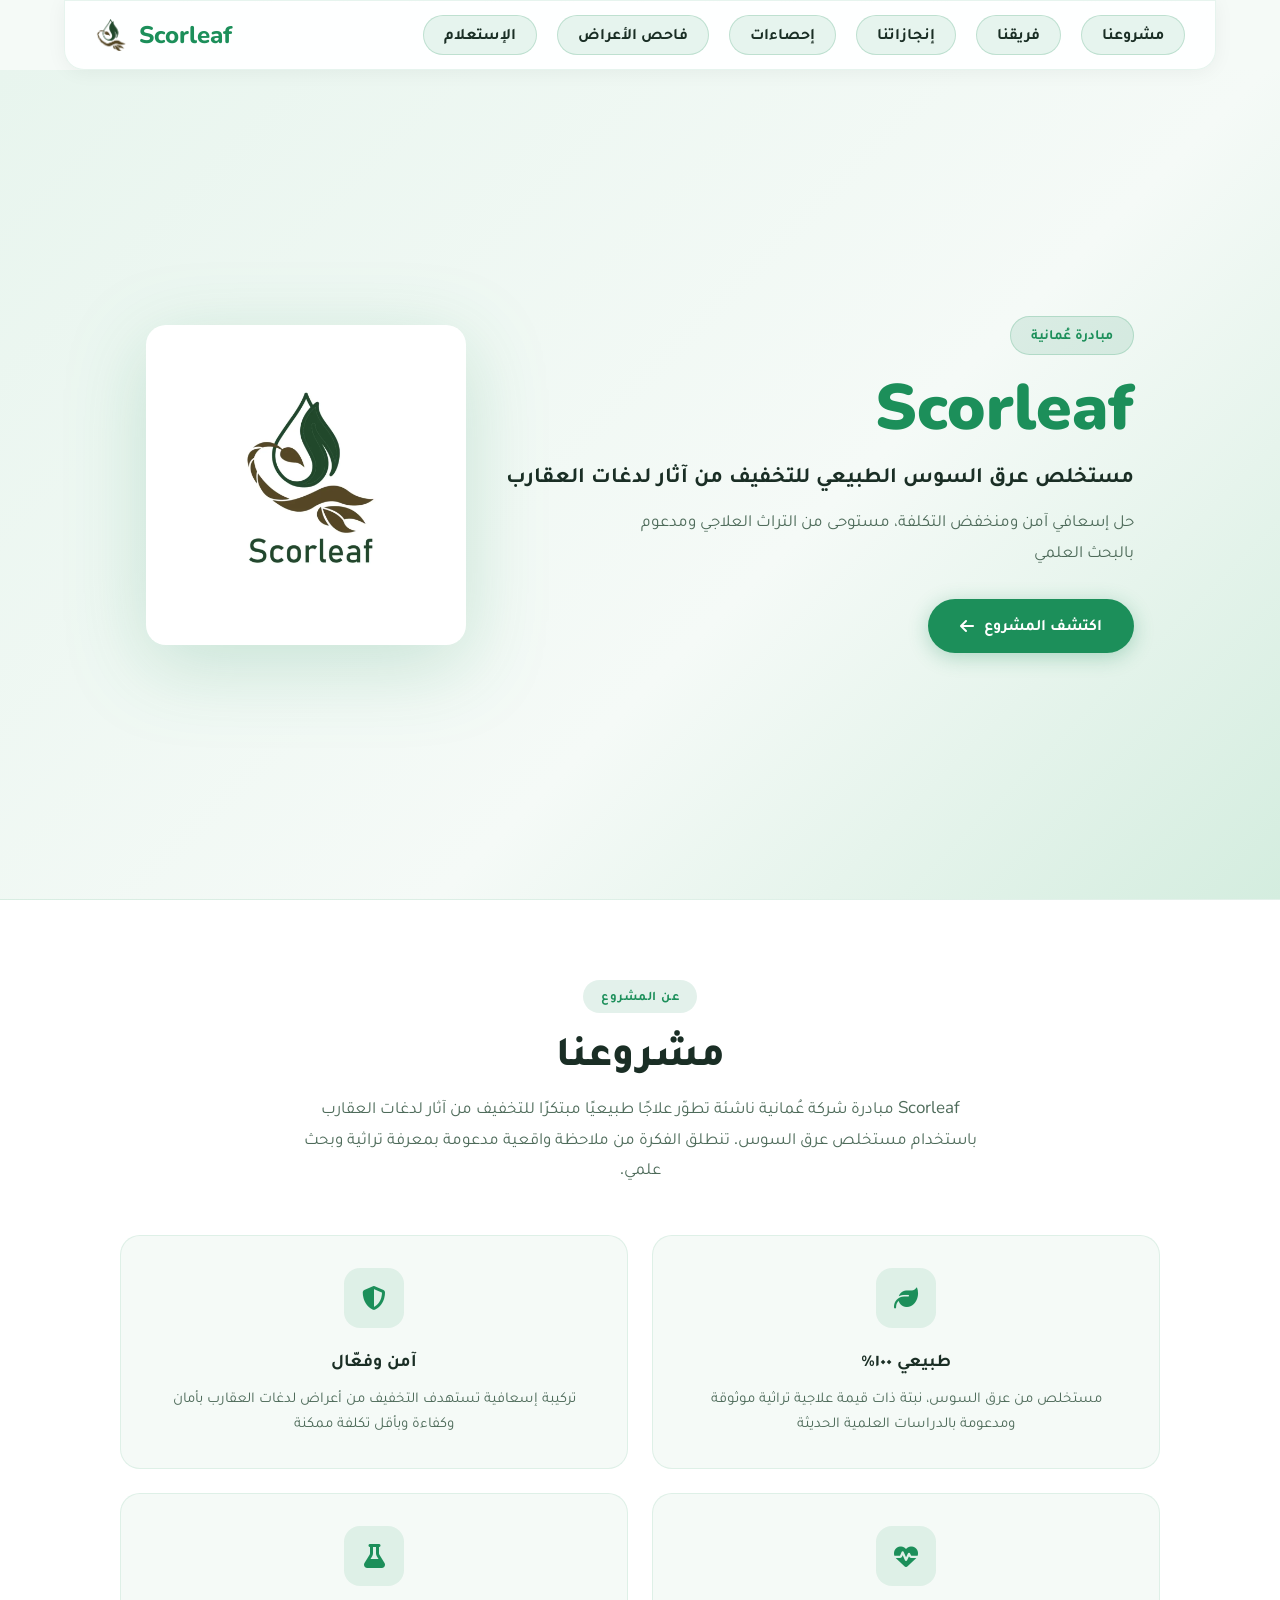
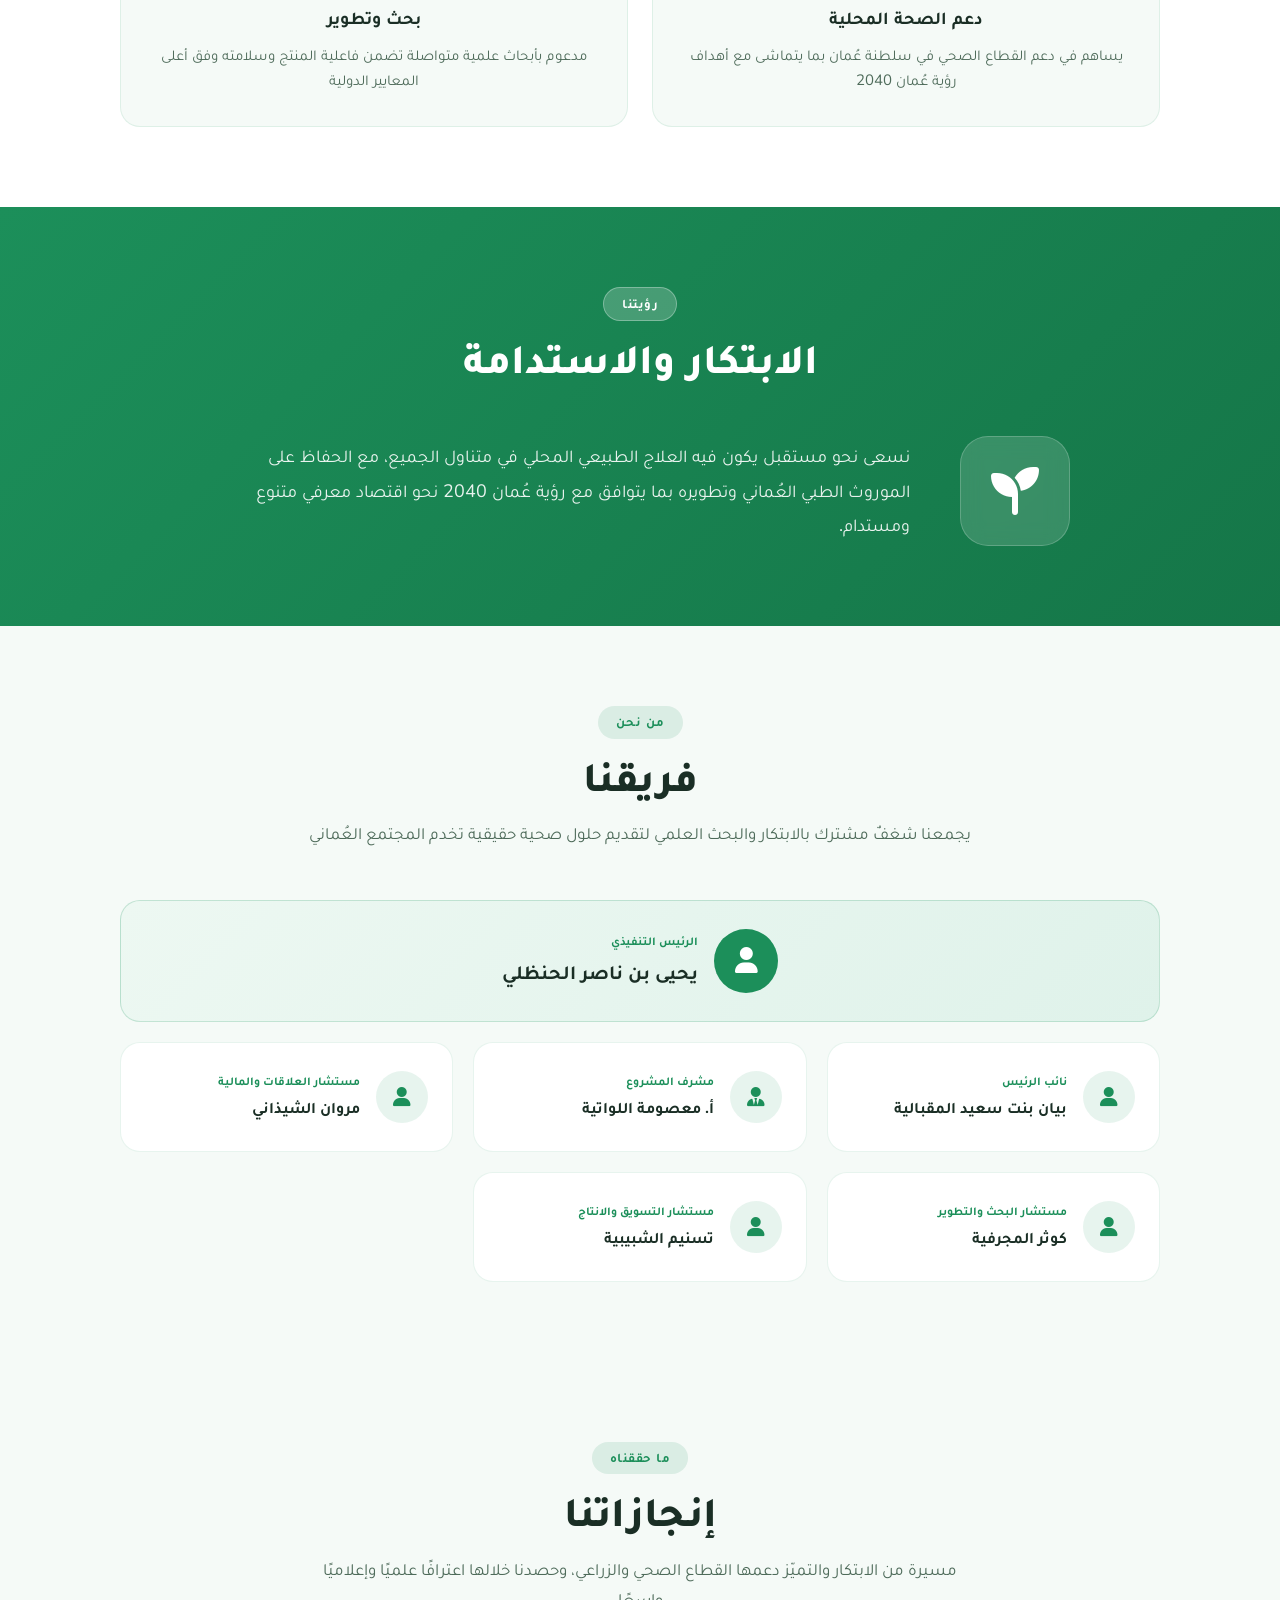
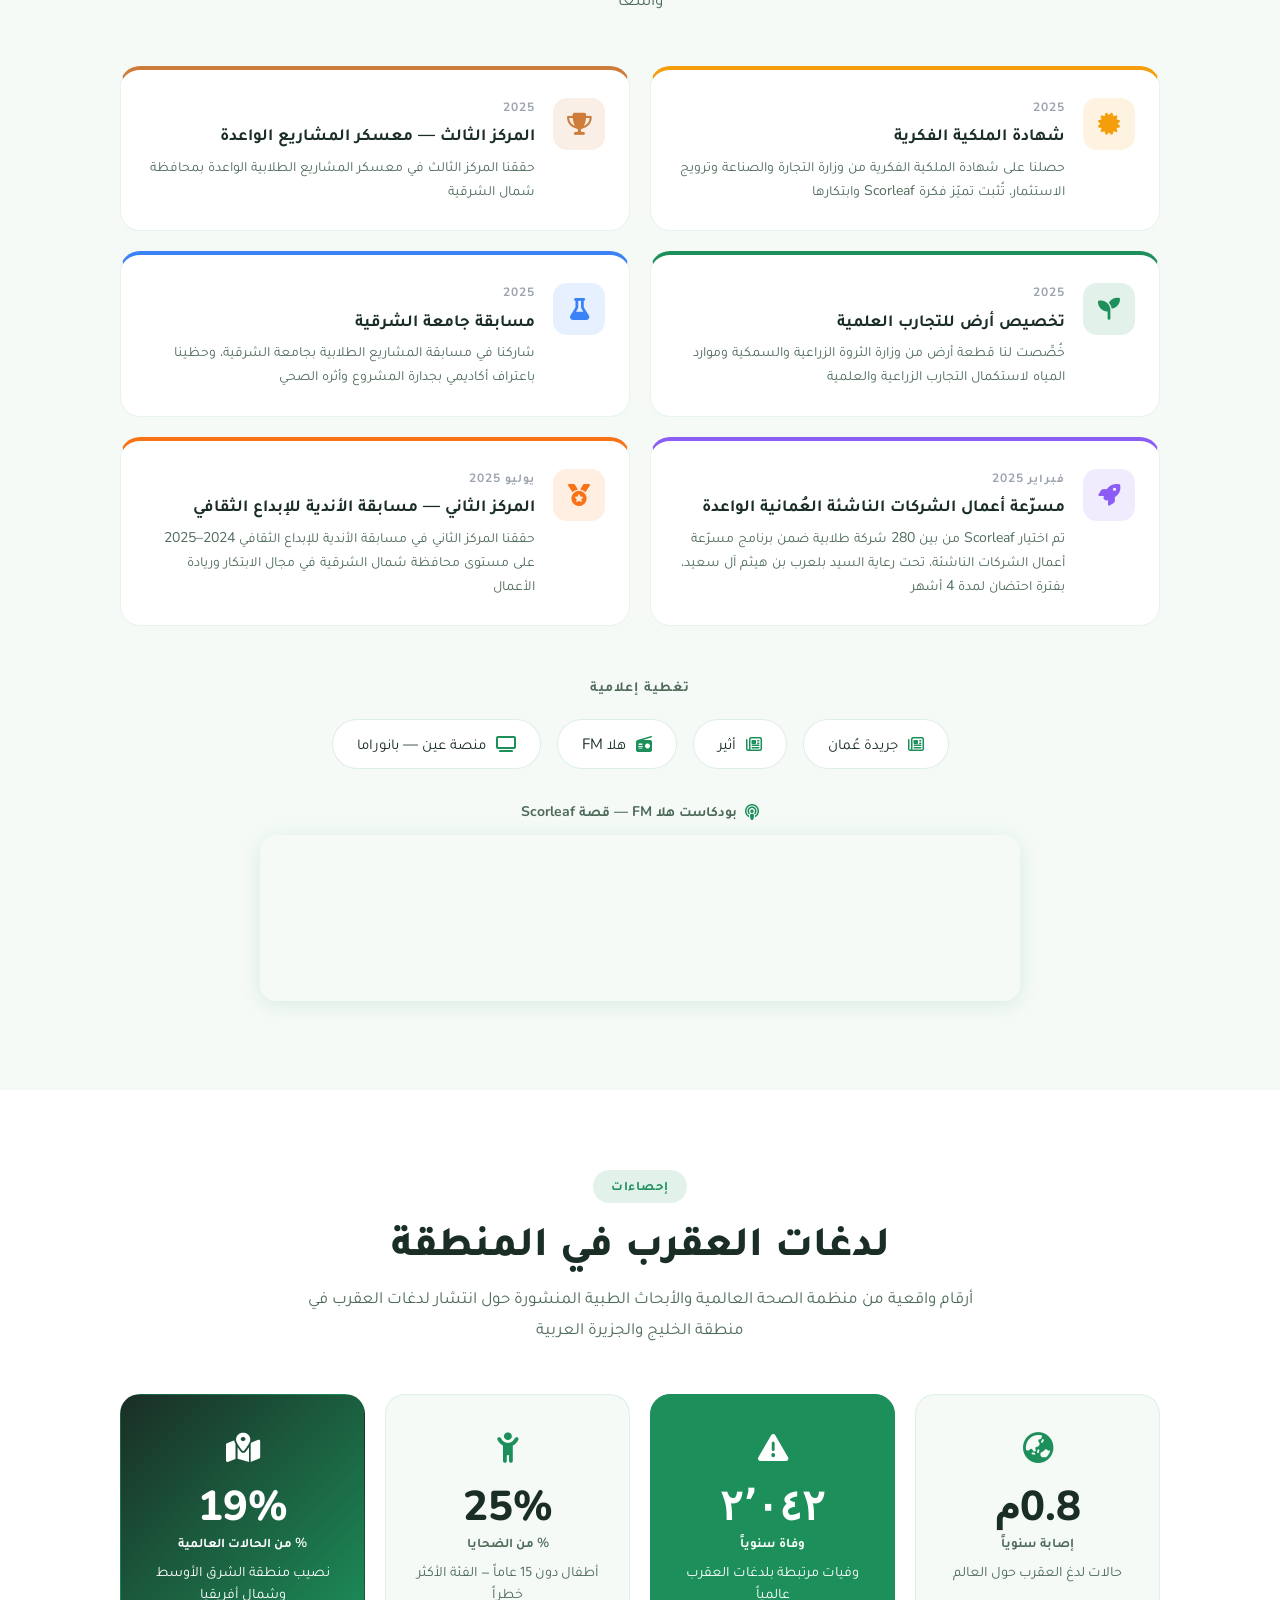
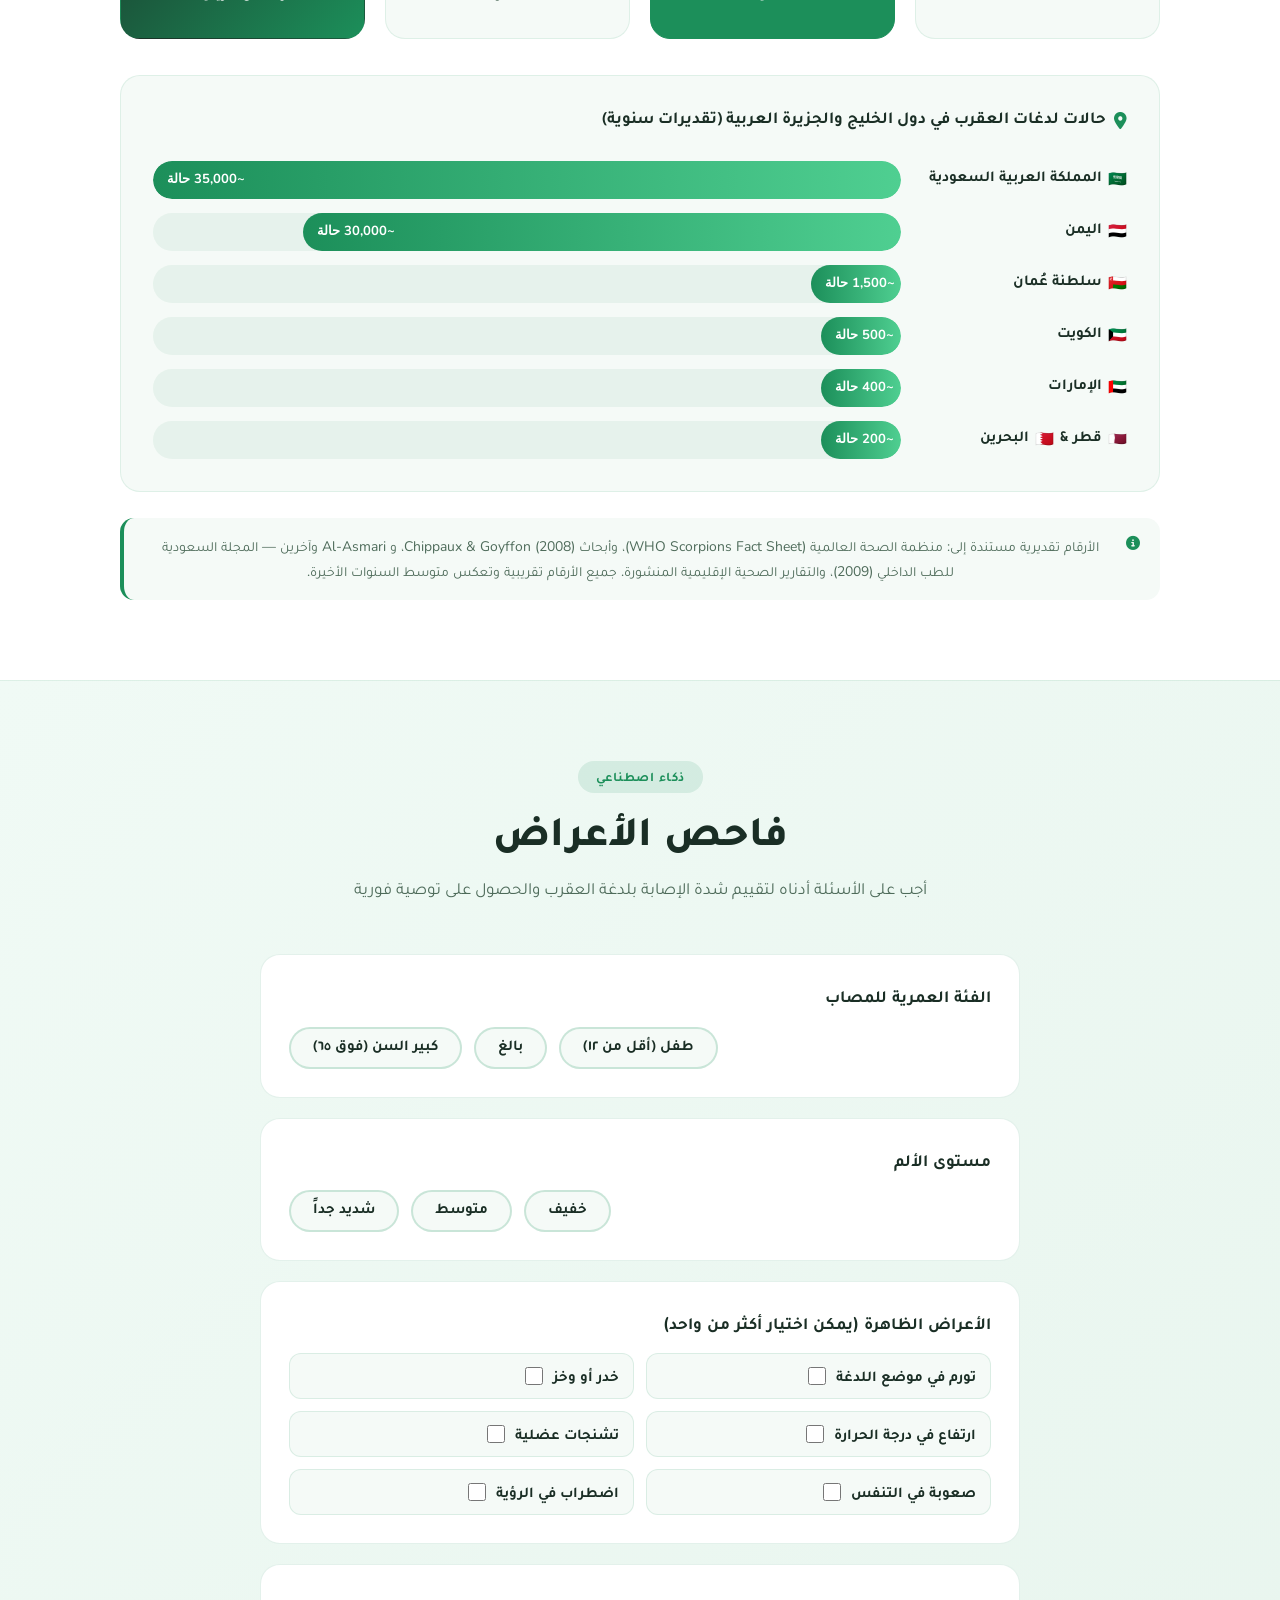
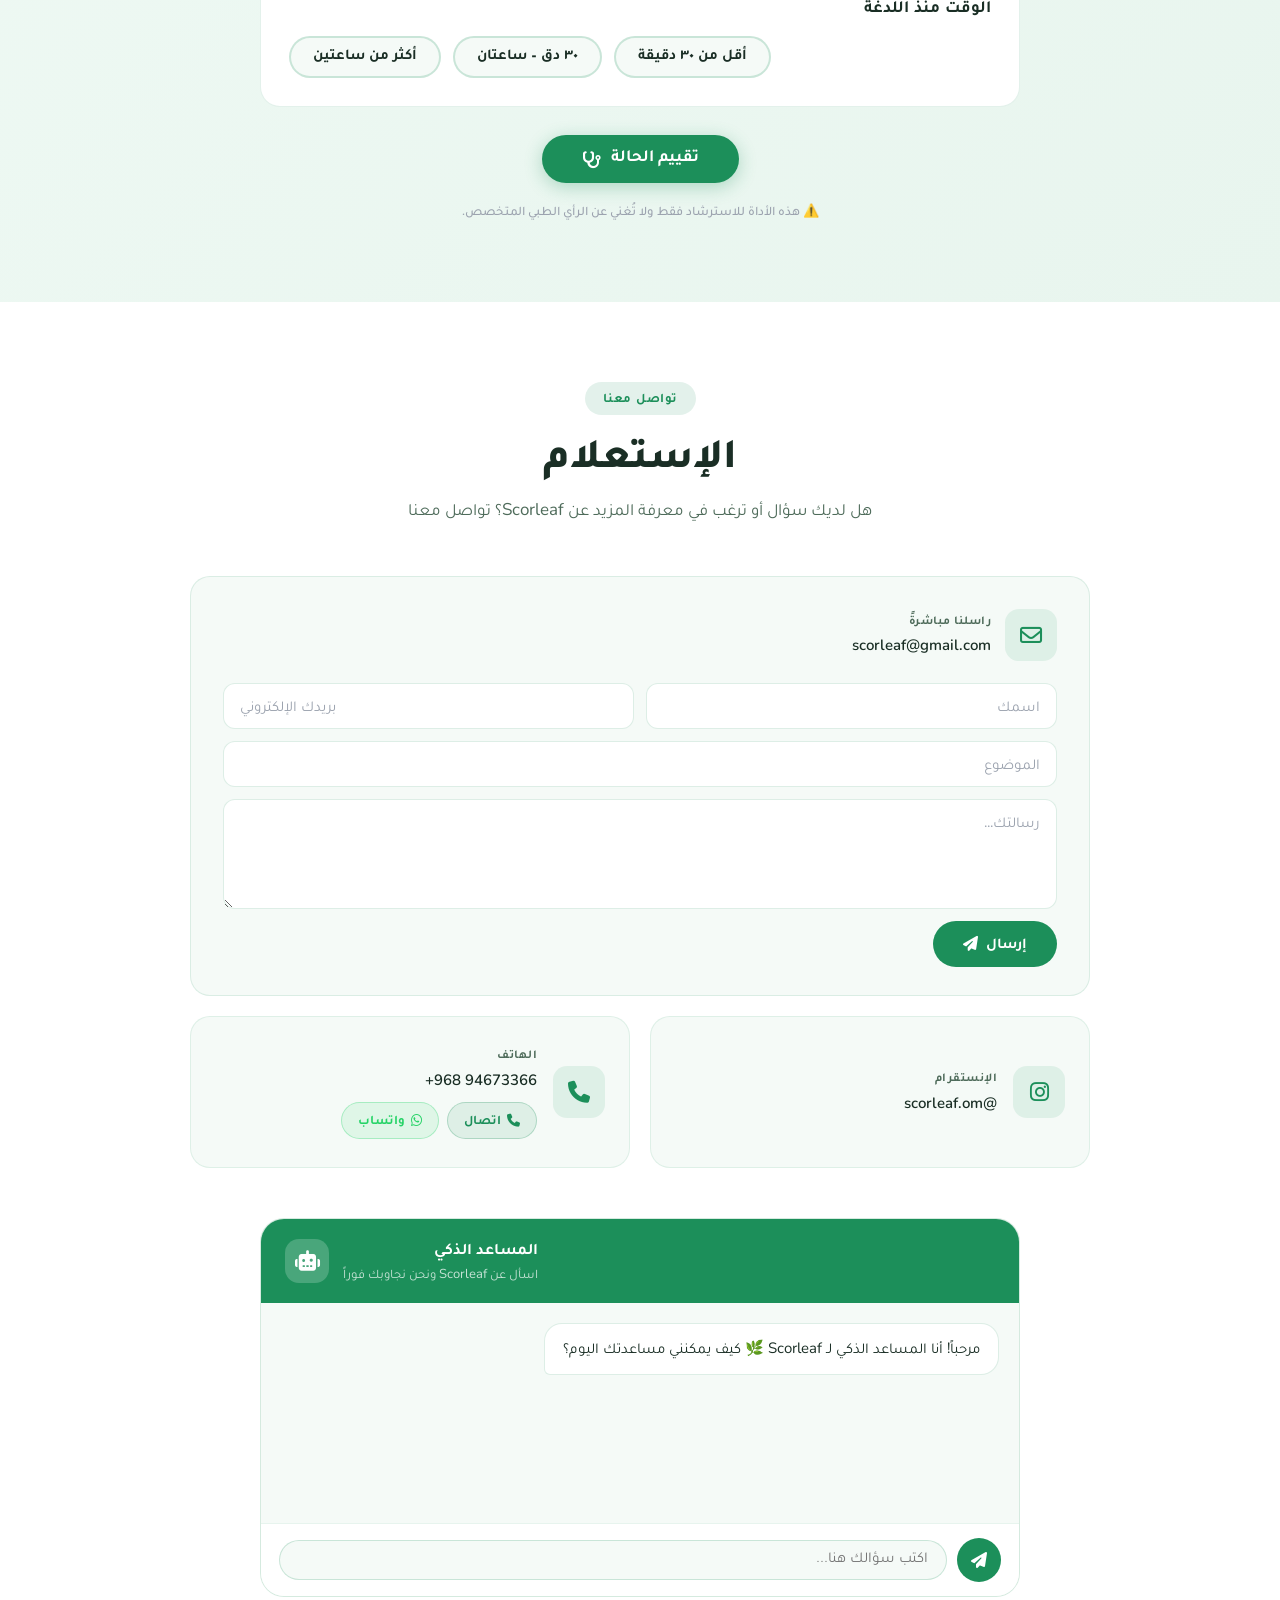
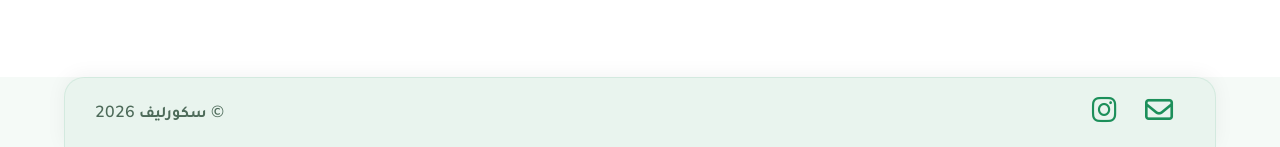
==== commit 7d26ef57: "Add new image asset IMG_5812.webp to the project" ====
--- a/index.html
+++ b/index.html
@@ -232,6 +232,15 @@
                                 <div class="achievement-year">فبراير 2025</div>
                                 <h3>مسرّعة أعمال الشركات الناشئة العُمانية الواعدة</h3>
                                 <p>تم اختيار Scorleaf من بين <strong>280 شركة طلابية</strong> ضمن برنامج مسرّعة أعمال الشركات الناشئة، تحت رعاية السيد بلعرب بن هيثم آل سعيد، بفترة احتضان لمدة 4 أشهر</p>
+                            </div>
+                        </div>
+
+                        <div class="achievement-card orange">
+                            <div class="achievement-icon"><i class="fa-solid fa-medal"></i></div>
+                            <div class="achievement-body">
+                                <div class="achievement-year">يوليو 2025</div>
+                                <h3>المركز الثاني — مسابقة الأندية للإبداع الثقافي</h3>
+                                <p>حققنا المركز الثاني في مسابقة الأندية للإبداع الثقافي 2024–2025 على مستوى محافظة شمال الشرقية في مجال الابتكار وريادة الأعمال</p>
                             </div>
                         </div>
                     </div>
--- a/assets/css/style.css
+++ b/assets/css/style.css
@@ -575,6 +575,8 @@
 .achievement-card.blue .achievement-icon { background: rgba(59,130,246,0.12); color: #3B82F6; }
 .achievement-card.purple { border-top: 4px solid #8B5CF6; }
 .achievement-card.purple .achievement-icon { background: rgba(139,92,246,0.12); color: #8B5CF6; }
+.achievement-card.orange { border-top: 4px solid #F97316; }
+.achievement-card.orange .achievement-icon { background: rgba(249,115,22,0.12); color: #F97316; }
 
 .achievement-body {
     text-align: right;
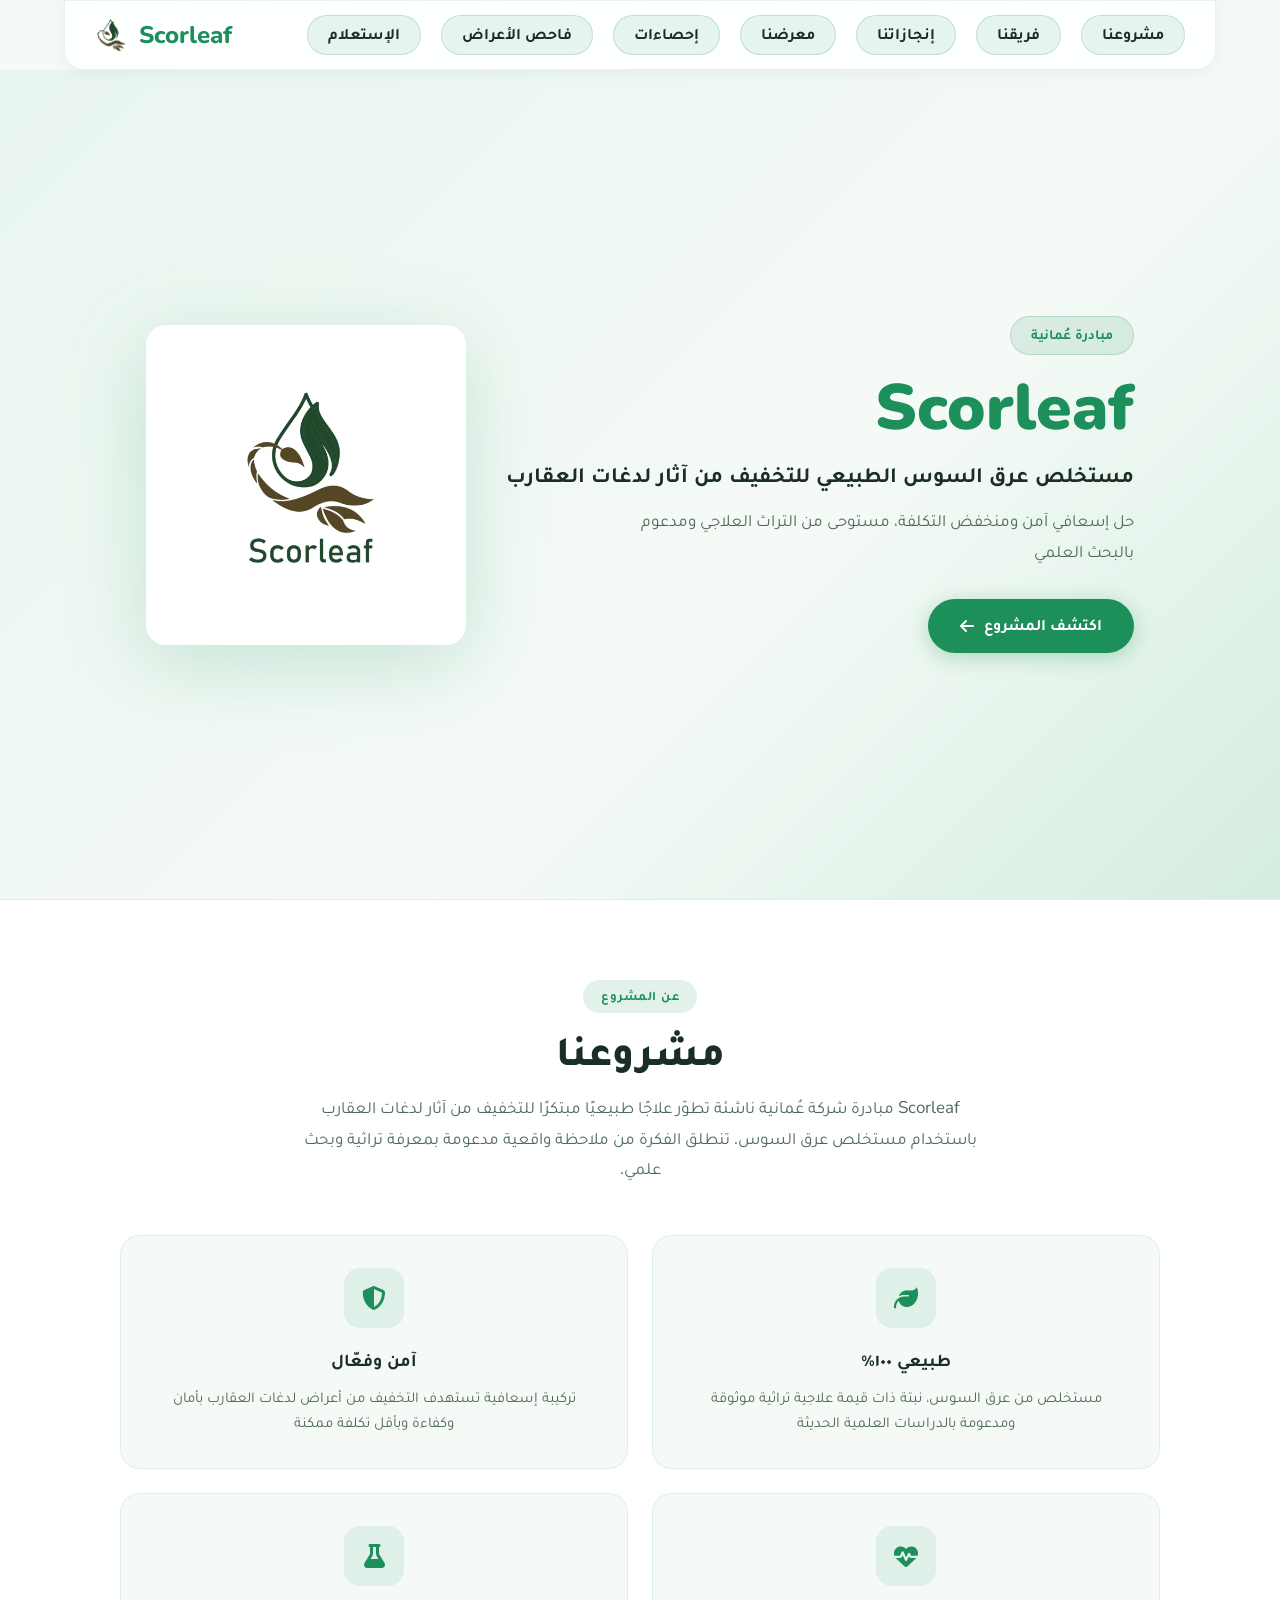
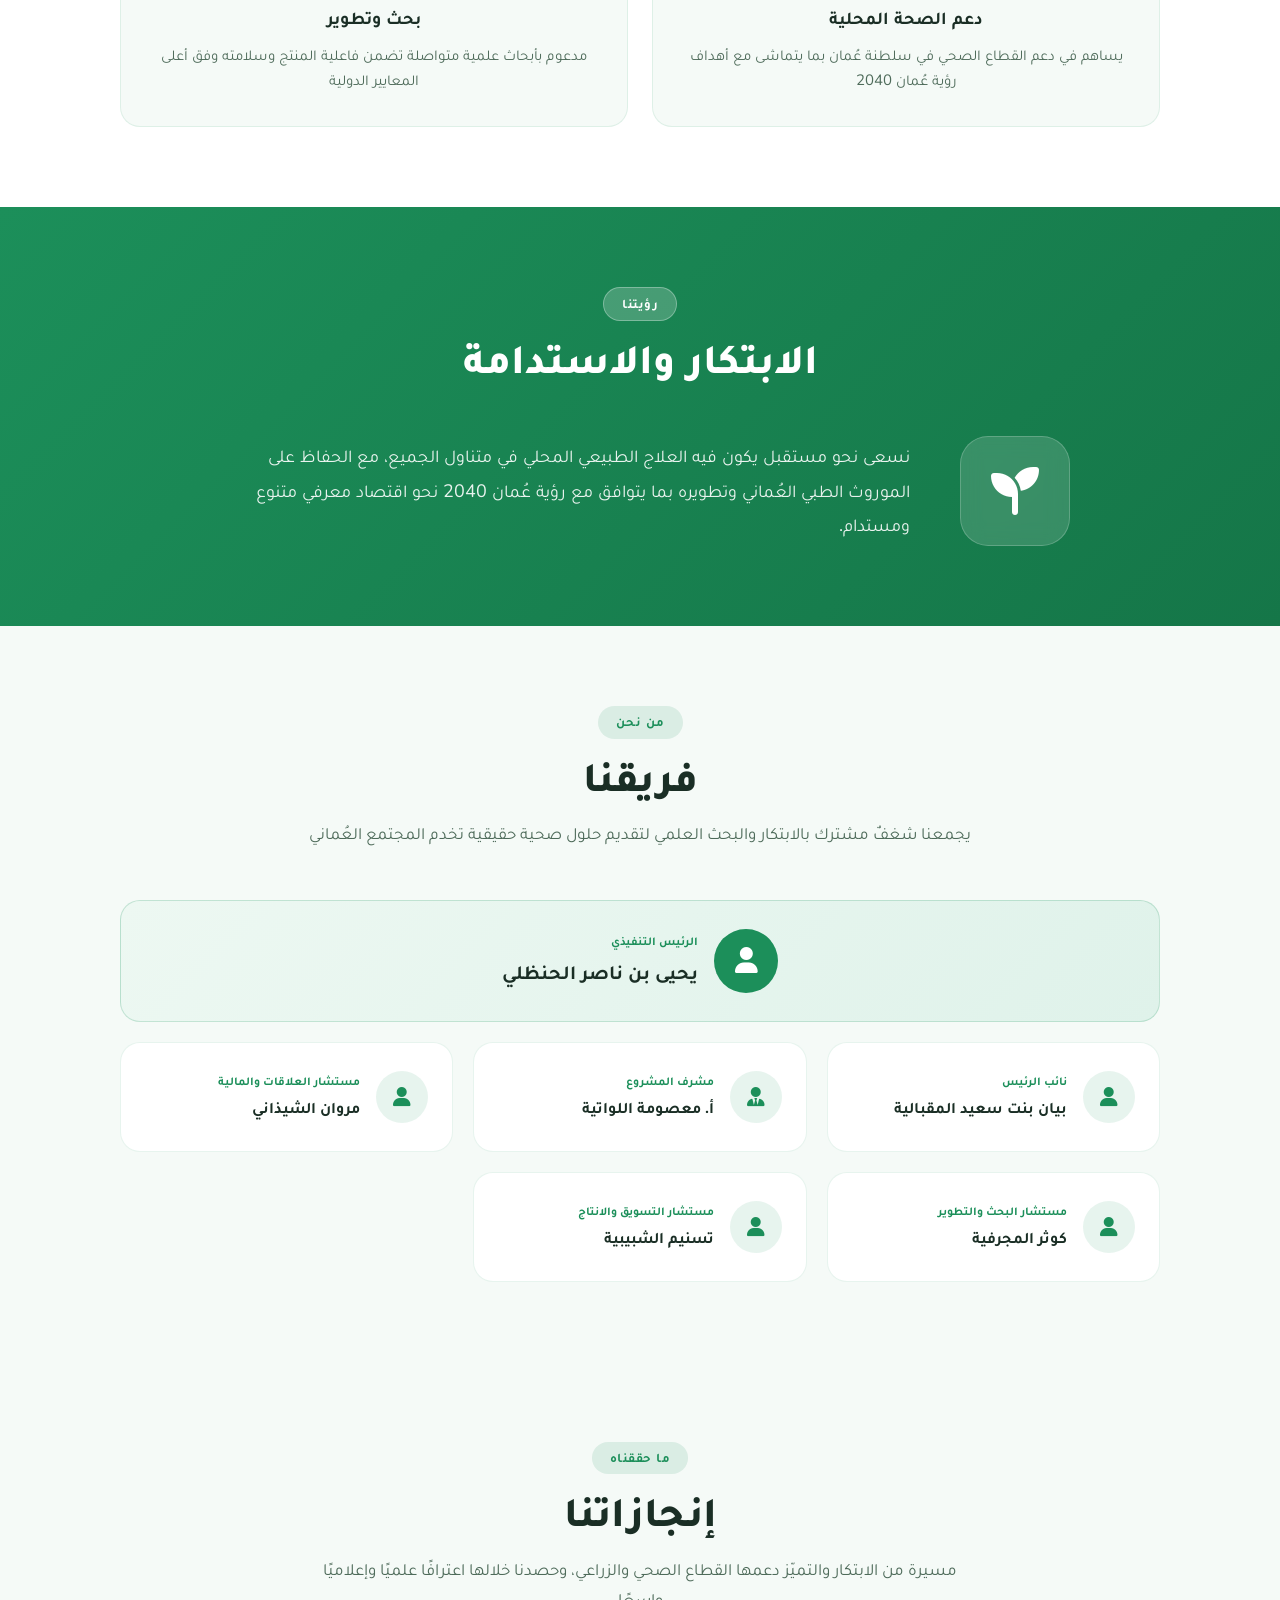
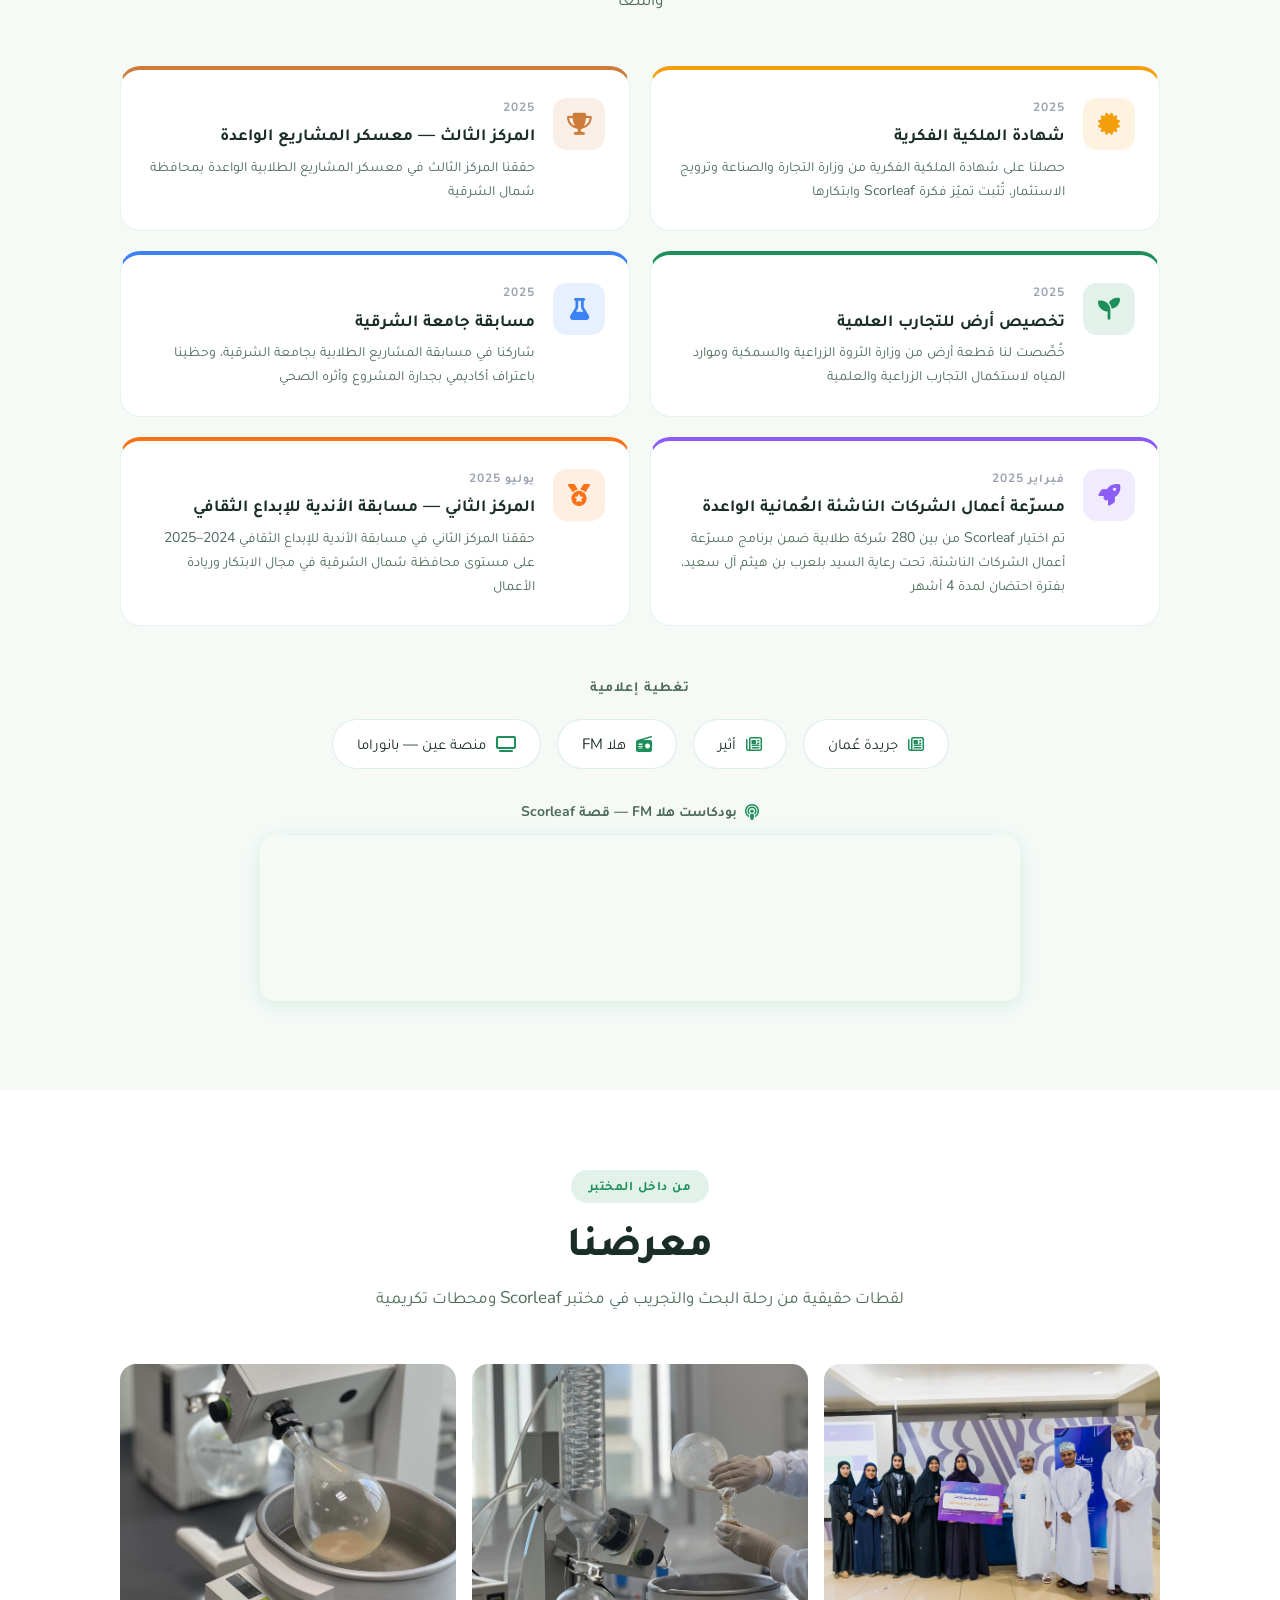
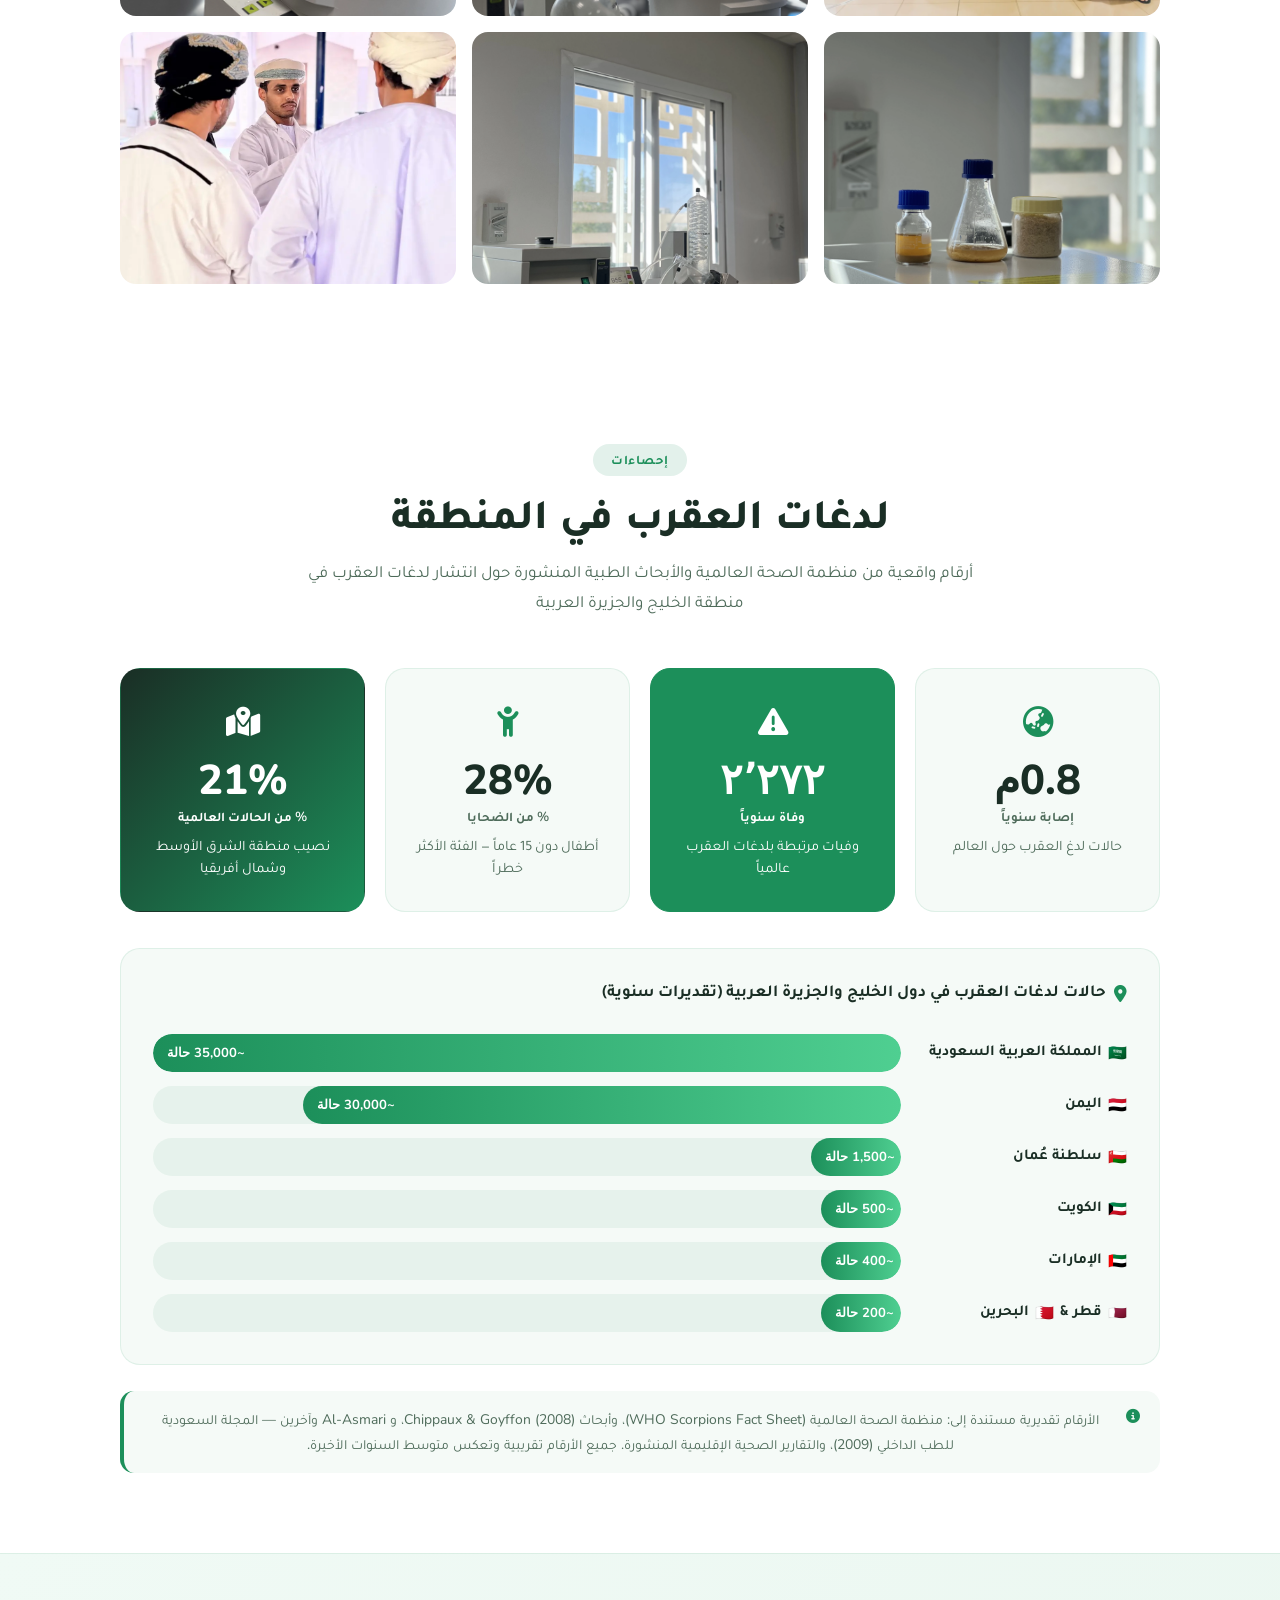
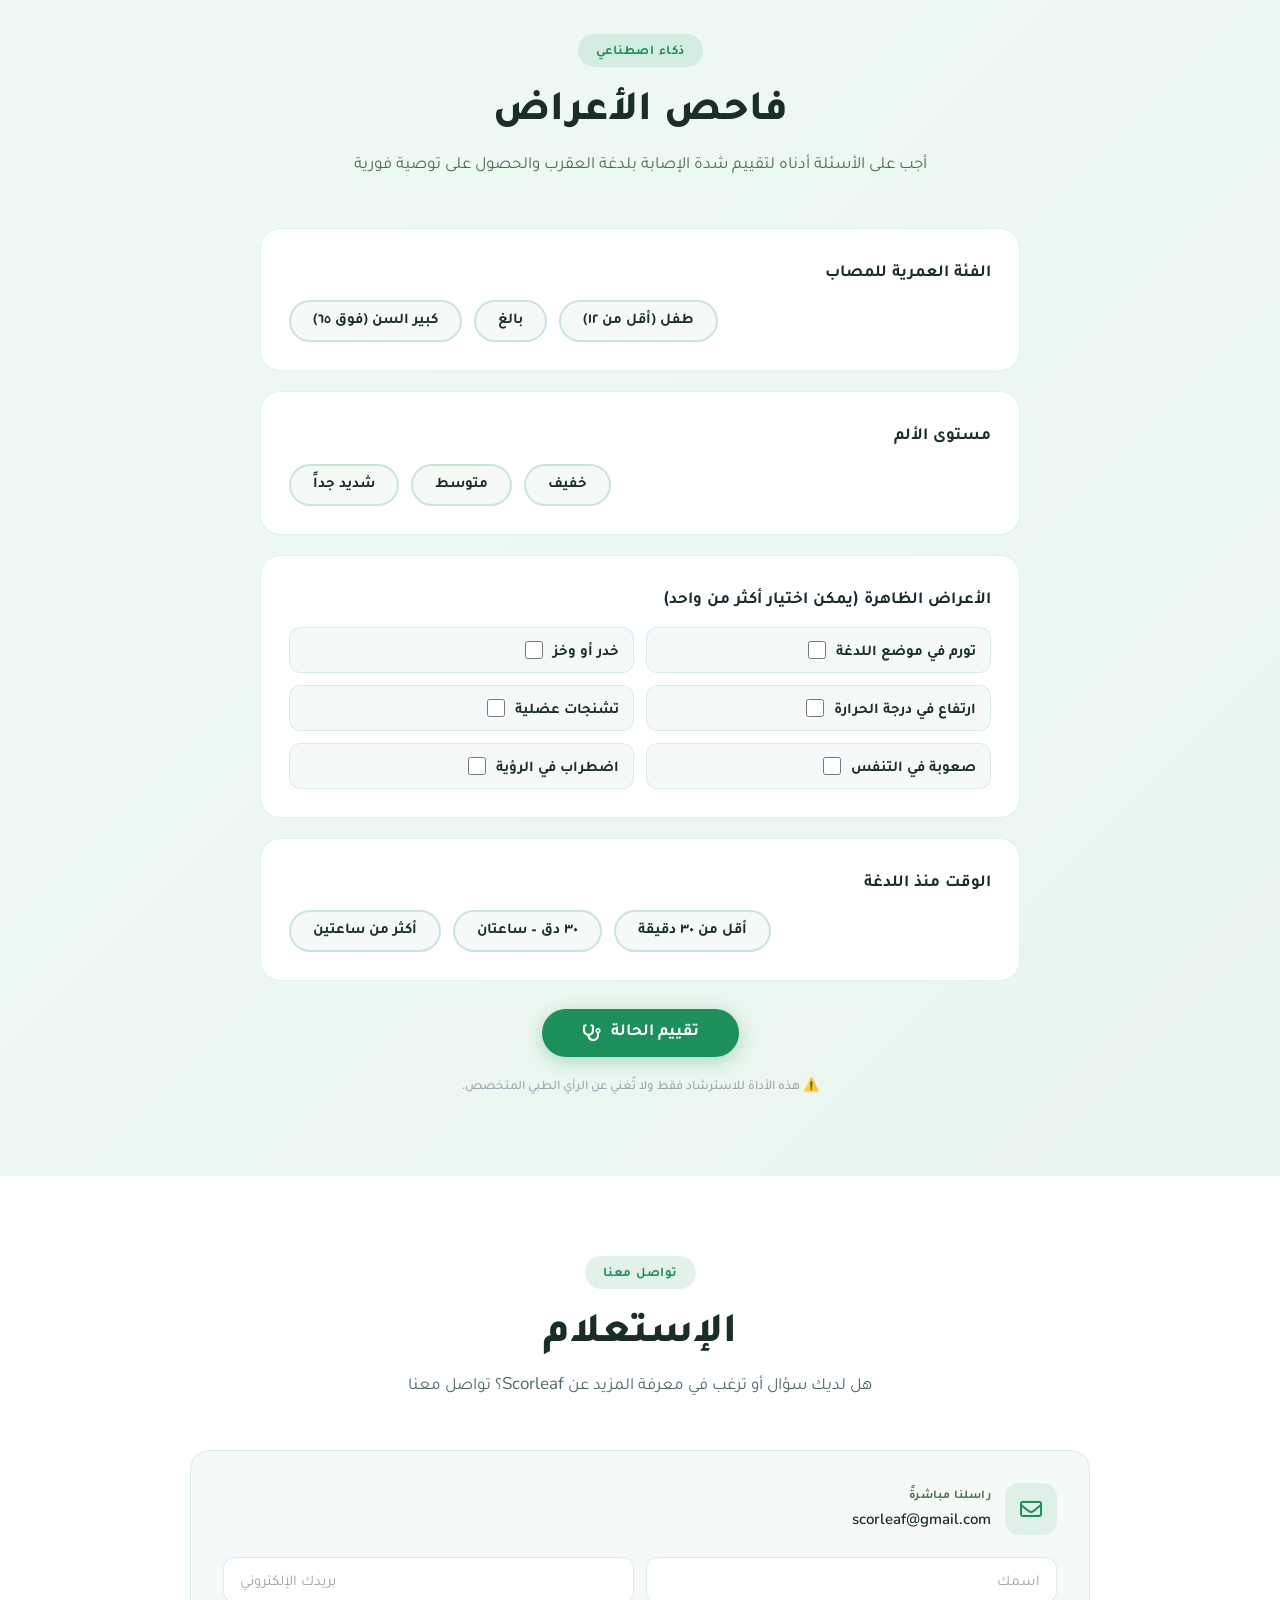
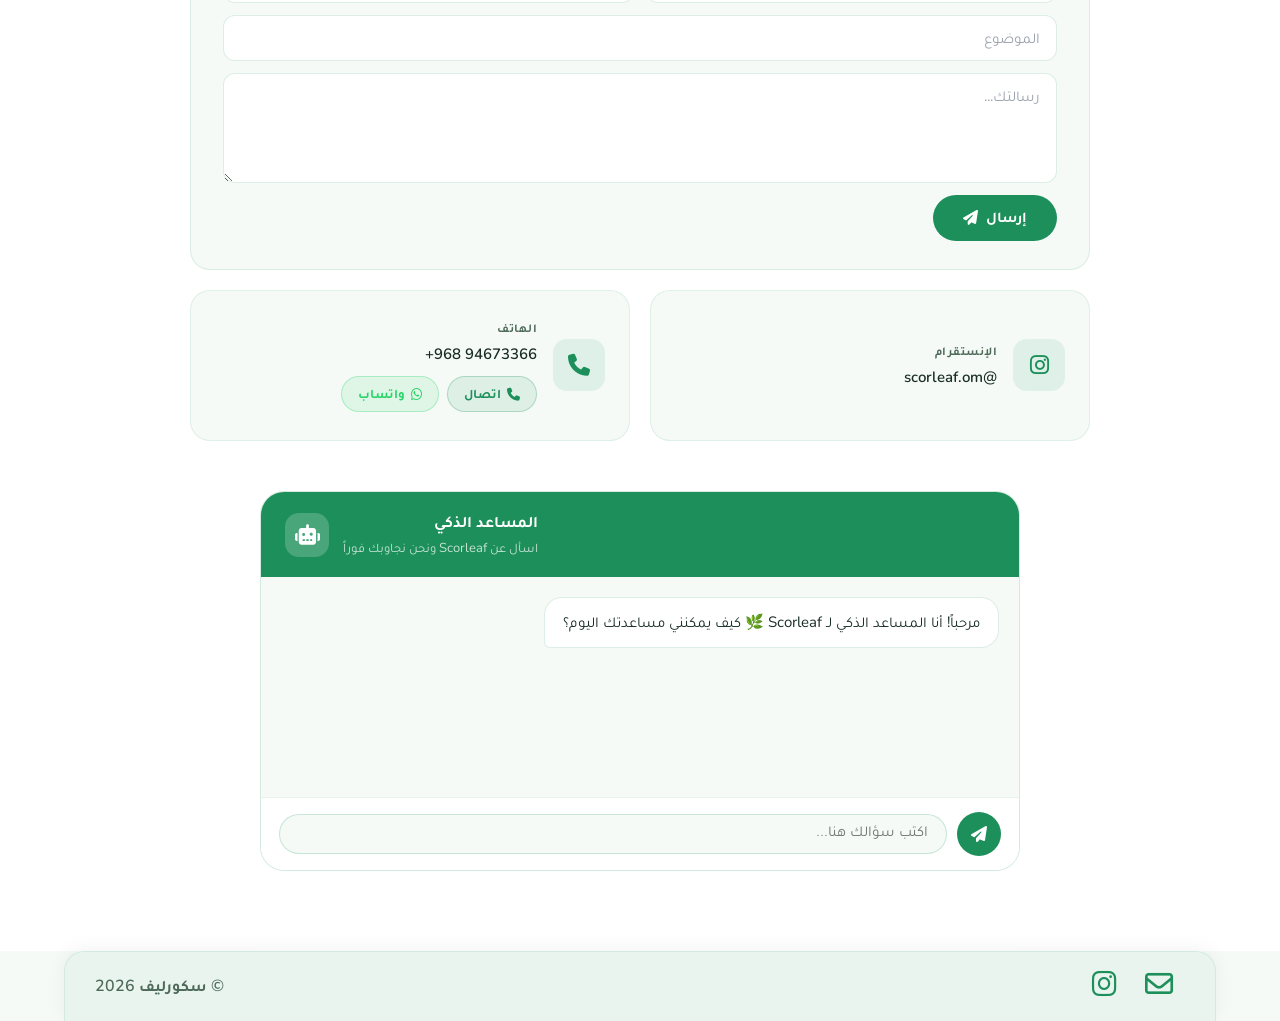
==== commit 565c662f: "Refactor code structure for improved readability and maintainability" ====
--- a/index.html
+++ b/index.html
@@ -31,6 +31,7 @@
             <a href="#ourproject" title="Our Project"><div class="nav-icon">مشروعنا</div></a>
             <a href="#ourteam" title="Our Team"><div class="nav-icon">فريقنا</div></a>
             <a href="#achievements" title="Achievements"><div class="nav-icon">إنجازاتنا</div></a>
+            <a href="#gallery" title="Gallery"><div class="nav-icon">معرضنا</div></a>
             <a href="#statistics" title="Statistics"><div class="nav-icon">إحصاءات</div></a>
             <a href="#symptom" title="Symptom Checker"><div class="nav-icon">فاحص الأعراض</div></a>
             <a href="#inquire" title="Inquire"><div class="nav-icon">الإستعلام</div></a>
@@ -43,6 +44,7 @@
                     <a class="site" href="#ourproject" title="Our Project">حول مشروعنا</a>
                     <a class="site" href="#ourteam" title="Our Team">فريقنا</a>
                     <a class="site" href="#achievements" title="Achievements">إنجازاتنا</a>
+                    <a class="site" href="#gallery" title="Gallery">معرضنا</a>
                     <a class="site" href="#statistics" title="Statistics">إحصاءات</a>
                     <a class="site" href="#symptom" title="Symptom Checker">فاحص الأعراض</a>
                     <a class="site" href="#inquire" title="Inquire">الإستعلام</a>
@@ -282,6 +284,54 @@
                 </div>
             </section>
 
+            <!-- ===== GALLERY ===== -->
+            <section class="gallery-section" id="gallery">
+                <div class="section-wrapper">
+                    <div class="details">
+                        <div class="section-tag">من داخل المختبر</div>
+                        <span class="header">معرضنا</span>
+                        <p class="section-desc">لقطات حقيقية من رحلة البحث والتجريب في مختبر Scorleaf ومحطات تكريمية</p>
+                    </div>
+                    <div class="gallery-grid">
+                        <div class="gallery-item" onclick="openLightbox(0)">
+                            <img src="assets/img/gallery-award-third-place.webp" alt="حفل تكريم المركز الثالث" loading="lazy">
+                            <div class="gallery-caption">حفل تكريم المركز الثالث — معسكر المشاريع الواعدة</div>
+                        </div>
+                        <div class="gallery-item" onclick="openLightbox(1)">
+                            <img src="assets/img/gallery-lab-research.webp" alt="باحث يعمل بالمستخلص" loading="lazy">
+                            <div class="gallery-caption">استخلاص مركبات عرق السوس في المختبر</div>
+                        </div>
+                        <div class="gallery-item" onclick="openLightbox(2)">
+                            <img src="assets/img/gallery-lab-extract.webp" alt="مستخلص عرق السوس" loading="lazy">
+                            <div class="gallery-caption">تقطير المستخلص بجهاز التبخير الدوار</div>
+                        </div>
+                        <div class="gallery-item" onclick="openLightbox(3)">
+                            <img src="assets/img/gallery-lab-samples.webp" alt="عينات المستخلص" loading="lazy">
+                            <div class="gallery-caption">عينات مستخلص عرق السوس بمراحل مختلفة</div>
+                        </div>
+                        <div class="gallery-item" onclick="openLightbox(4)">
+                            <img src="assets/img/gallery-lab-equipment.webp" alt="معدات المختبر" loading="lazy">
+                            <div class="gallery-caption">معدات المختبر المتخصصة لعمليات الاستخلاص</div>
+                        </div>
+                        <div class="gallery-item" onclick="openLightbox(5)">
+                            <img src="assets/img/gallery-team-presentation.webp" alt="تقديم الفريق" loading="lazy">
+                            <div class="gallery-caption">عرض الفريق أمام لجنة التحكيم</div>
+                        </div>
+                    </div>
+                </div>
+            </section>
+
+            <!-- Lightbox -->
+            <div class="lightbox" id="lightbox" onclick="closeLightbox()">
+                <button class="lightbox-close" onclick="closeLightbox()">&times;</button>
+                <button class="lightbox-prev" onclick="event.stopPropagation(); shiftLightbox(-1)">&#8250;</button>
+                <button class="lightbox-next" onclick="event.stopPropagation(); shiftLightbox(1)">&#8249;</button>
+                <div class="lightbox-inner" onclick="event.stopPropagation()">
+                    <img id="lightboxImg" src="" alt="">
+                    <p id="lightboxCaption" class="lightbox-caption"></p>
+                </div>
+            </div>
+
             <!-- ===== STATISTICS ===== -->
             <section class="stats-section" id="statistics">
                 <div class="section-wrapper">
--- a/assets/css/style.css
+++ b/assets/css/style.css
@@ -525,6 +525,135 @@
     font-size: 20px;
 }
 
+/* ===== GALLERY ===== */
+main section.gallery-section {
+    background: #fff;
+}
+
+.gallery-grid {
+    display: grid;
+    grid-template-columns: repeat(3, 1fr);
+    gap: 16px;
+}
+
+.gallery-item {
+    position: relative;
+    border-radius: 16px;
+    overflow: hidden;
+    cursor: pointer;
+    aspect-ratio: 4/3;
+    background: #e8f5ee;
+}
+
+.gallery-item img {
+    width: 100%;
+    height: 100%;
+    object-fit: cover;
+    display: block;
+    transition: transform 0.4s ease;
+}
+
+.gallery-item:hover img {
+    transform: scale(1.06);
+}
+
+.gallery-caption {
+    position: absolute;
+    bottom: 0;
+    right: 0;
+    left: 0;
+    background: linear-gradient(transparent, rgba(0,0,0,0.65));
+    color: #fff;
+    font-size: 13px;
+    font-weight: 600;
+    padding: 24px 14px 12px;
+    opacity: 0;
+    transition: opacity 0.3s ease;
+    text-align: right;
+}
+
+.gallery-item:hover .gallery-caption {
+    opacity: 1;
+}
+
+/* Lightbox */
+.lightbox {
+    display: none;
+    position: fixed;
+    inset: 0;
+    background: rgba(0,0,0,0.88);
+    z-index: 2000;
+    align-items: center;
+    justify-content: center;
+}
+
+.lightbox.open {
+    display: flex;
+}
+
+.lightbox-inner {
+    max-width: 90vw;
+    max-height: 90vh;
+    text-align: center;
+}
+
+.lightbox-inner img {
+    max-width: 88vw;
+    max-height: 80vh;
+    border-radius: 12px;
+    display: block;
+    box-shadow: 0 20px 60px rgba(0,0,0,0.5);
+}
+
+.lightbox-caption {
+    color: rgba(255,255,255,0.85);
+    font-size: 15px;
+    font-weight: 600;
+    margin-top: 14px;
+}
+
+.lightbox-close {
+    position: fixed;
+    top: 20px;
+    left: 24px;
+    background: rgba(255,255,255,0.15);
+    border: none;
+    color: #fff;
+    font-size: 32px;
+    width: 46px;
+    height: 46px;
+    border-radius: 50%;
+    cursor: pointer;
+    line-height: 1;
+    transition: background 0.2s;
+}
+
+.lightbox-close:hover { background: rgba(255,255,255,0.3); }
+
+.lightbox-prev,
+.lightbox-next {
+    position: fixed;
+    top: 50%;
+    transform: translateY(-50%);
+    background: rgba(255,255,255,0.15);
+    border: none;
+    color: #fff;
+    font-size: 36px;
+    width: 50px;
+    height: 50px;
+    border-radius: 50%;
+    cursor: pointer;
+    line-height: 1;
+    transition: background 0.2s;
+}
+
+.lightbox-prev:hover,
+.lightbox-next:hover { background: rgba(255,255,255,0.3); }
+
+.lightbox-prev { right: 20px; }
+.lightbox-next { left: 20px; }
+
+
 /* ===== ACHIEVEMENTS ===== */
 main section.achievements-section {
     background: #F5FAF7;
@@ -963,6 +1092,10 @@
         grid-template-columns: 1fr;
     }
 
+    .gallery-grid {
+        grid-template-columns: repeat(2, 1fr);
+    }
+
     .contact-grid {
         grid-template-columns: 1fr;
     }
@@ -976,7 +1109,7 @@
     }
 }
 
-@media screen and (max-width: 1100px){
+@media screen and (max-width: 1250px){
 
     nav.navbar{
         padding-left: 18px;
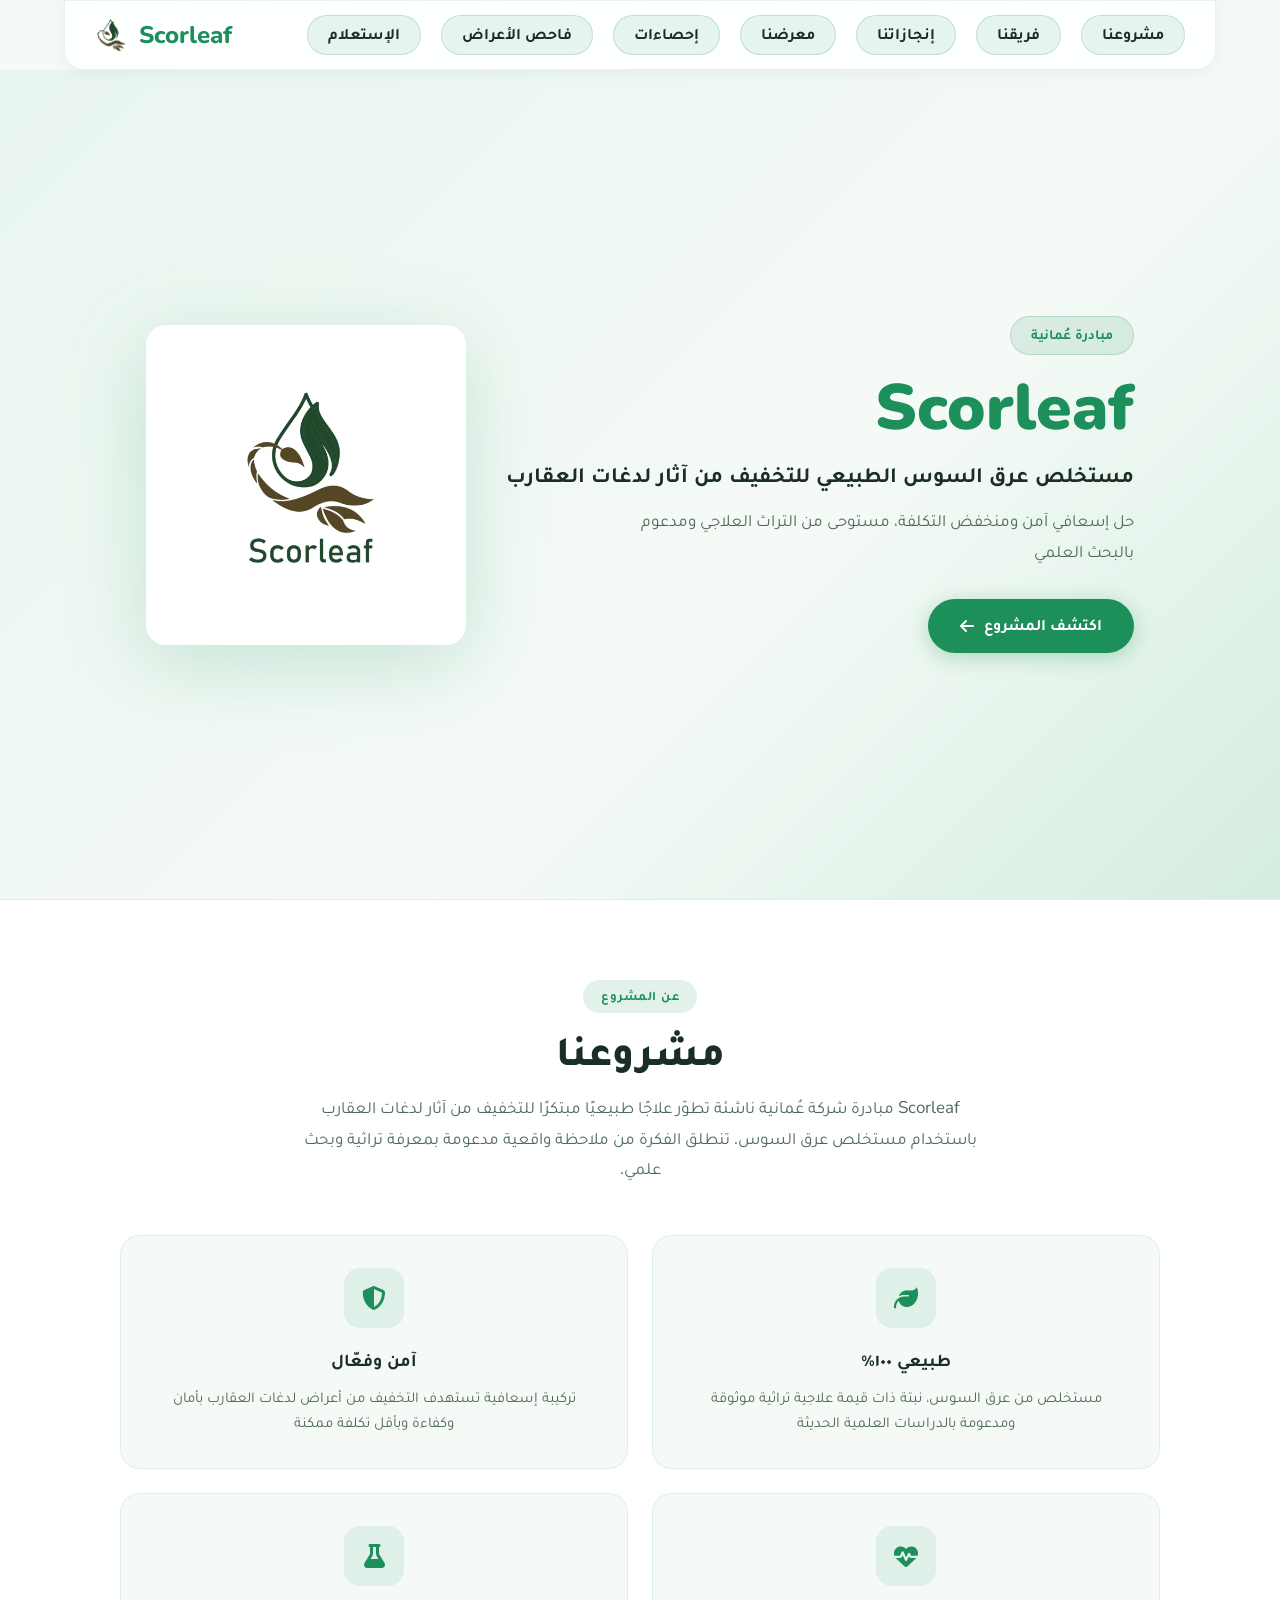
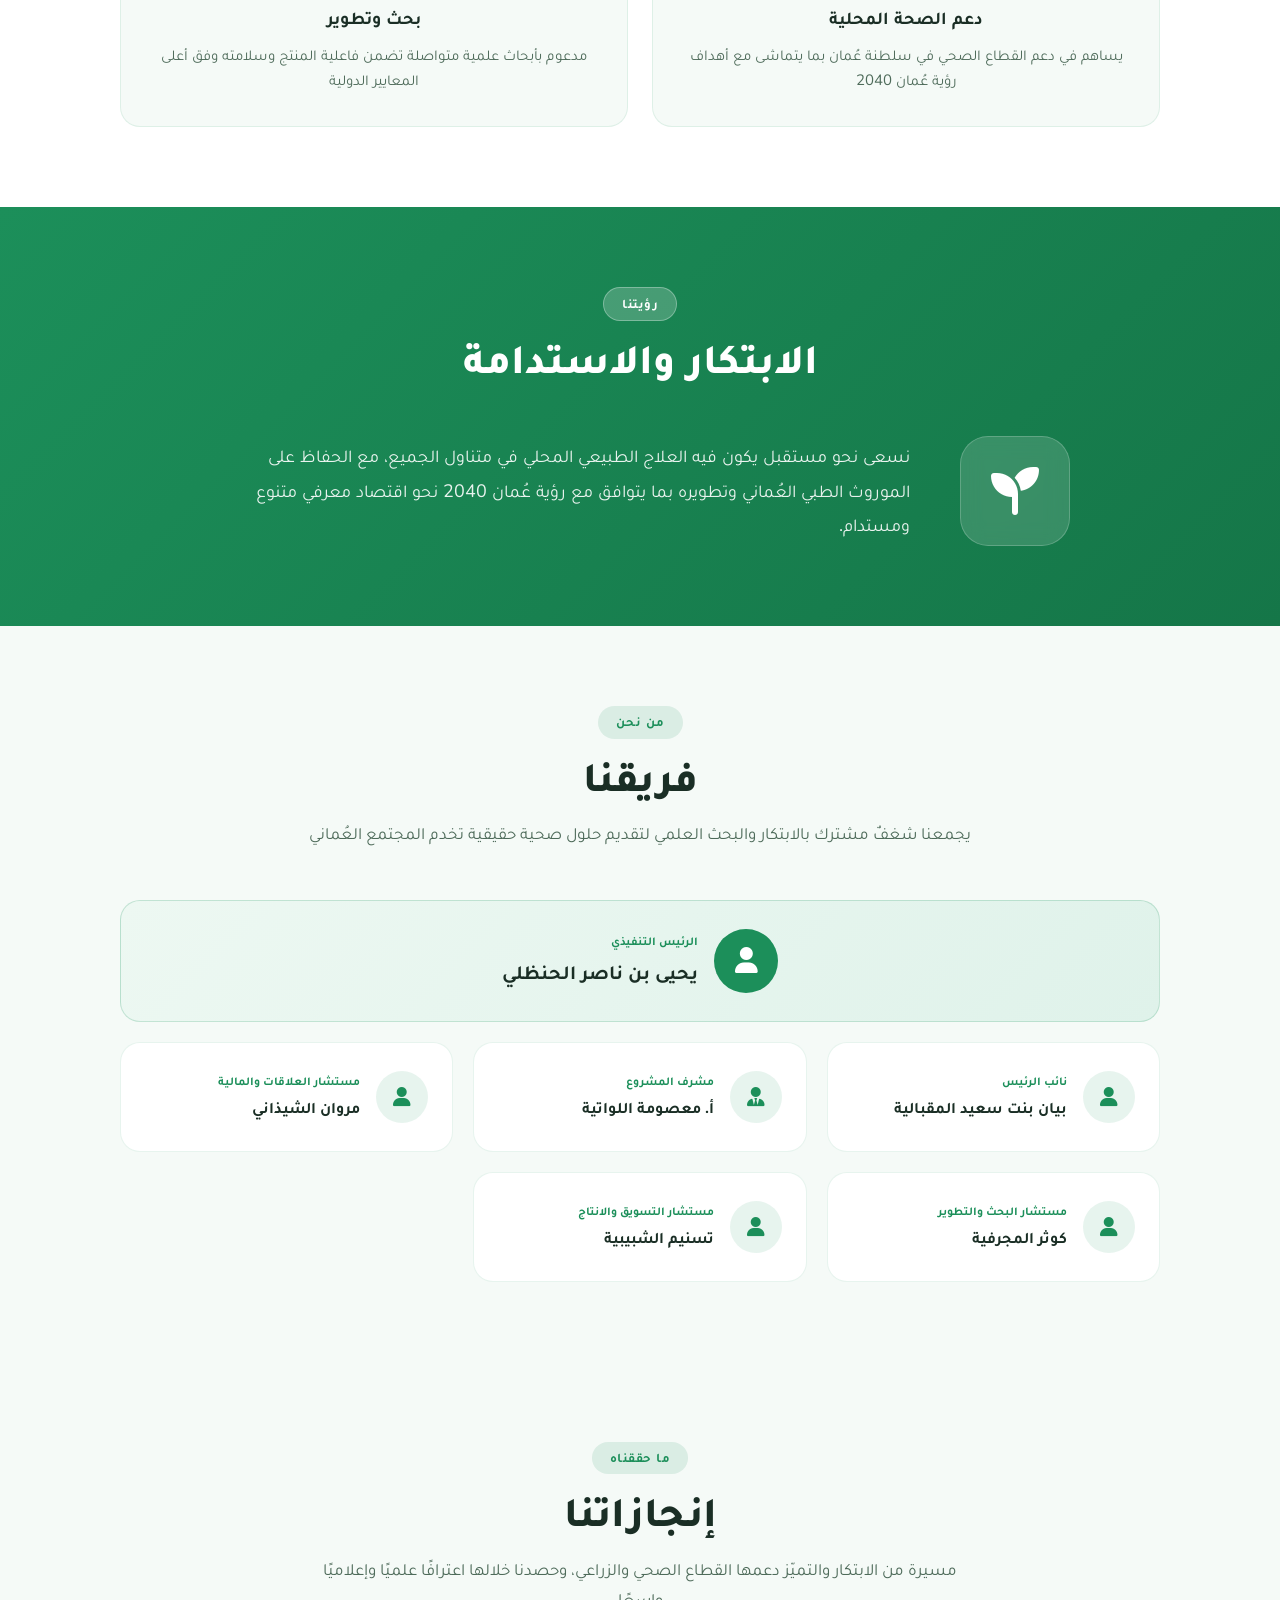
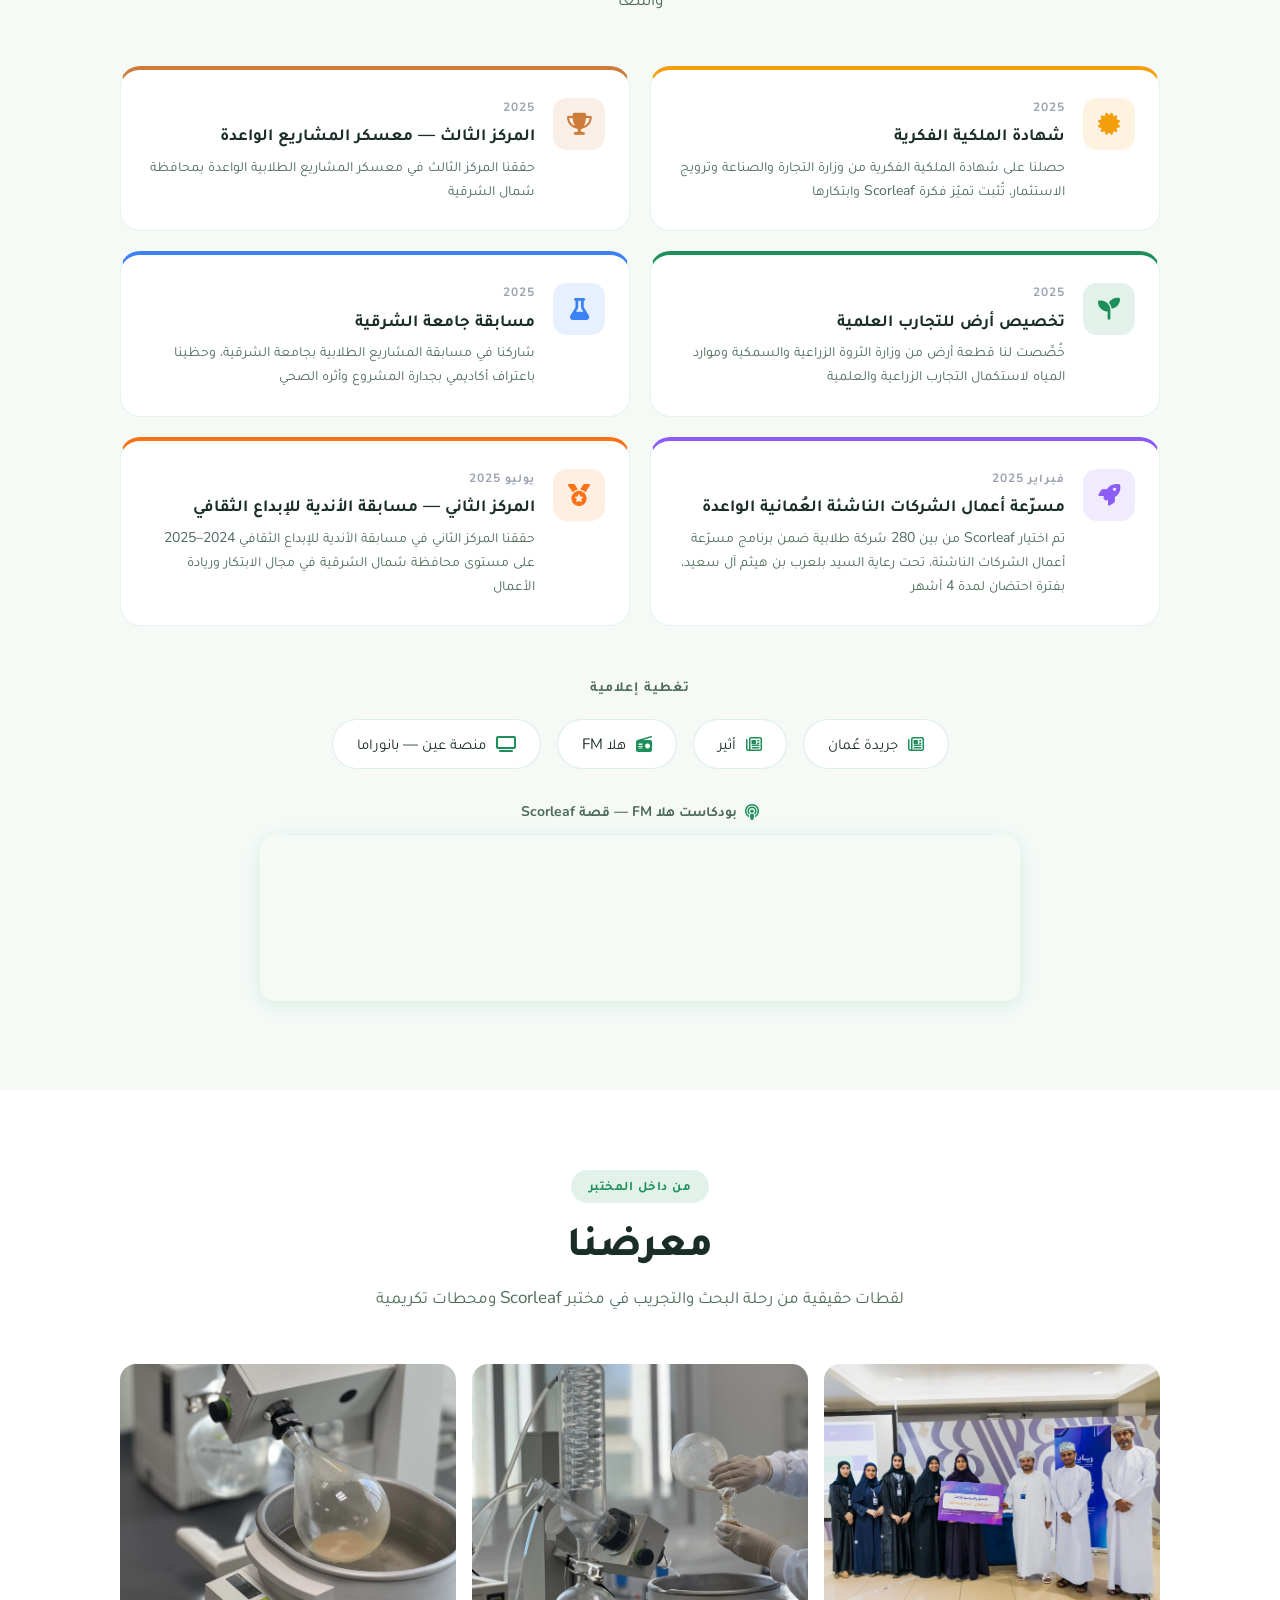
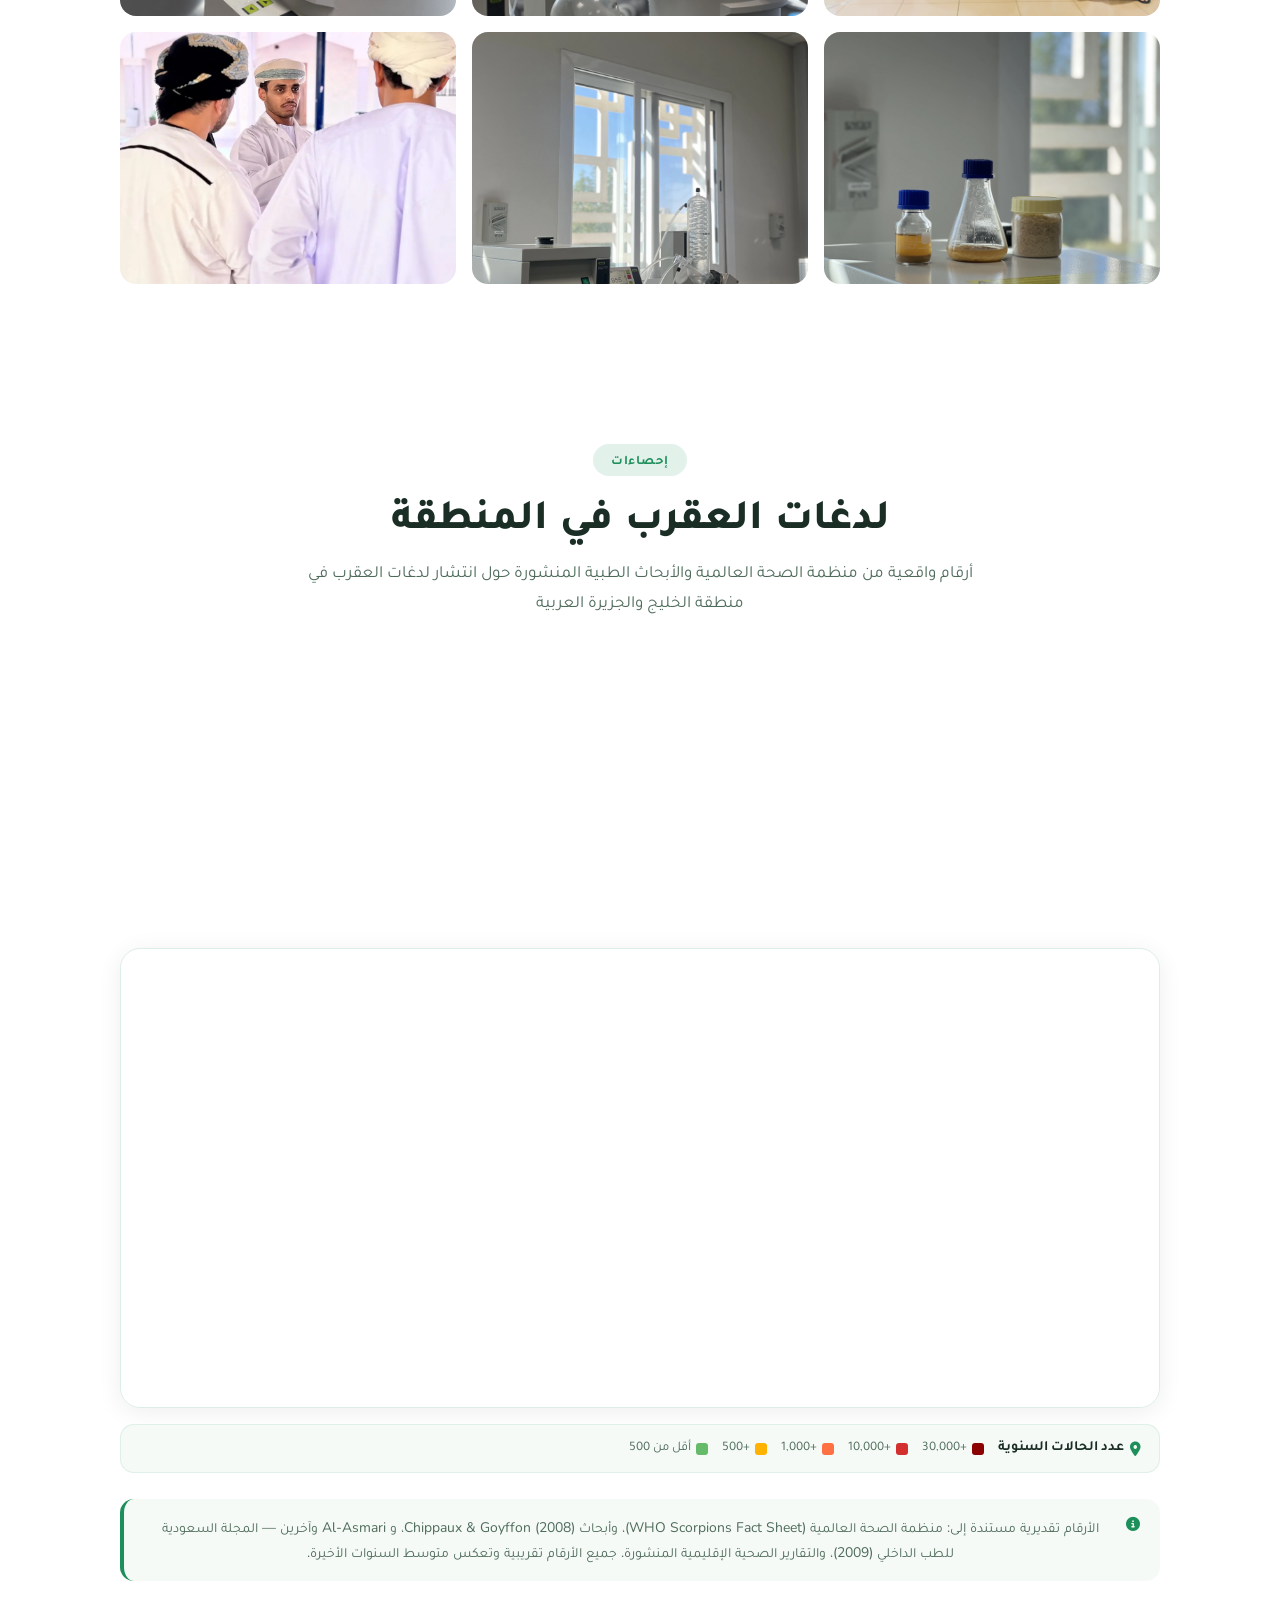
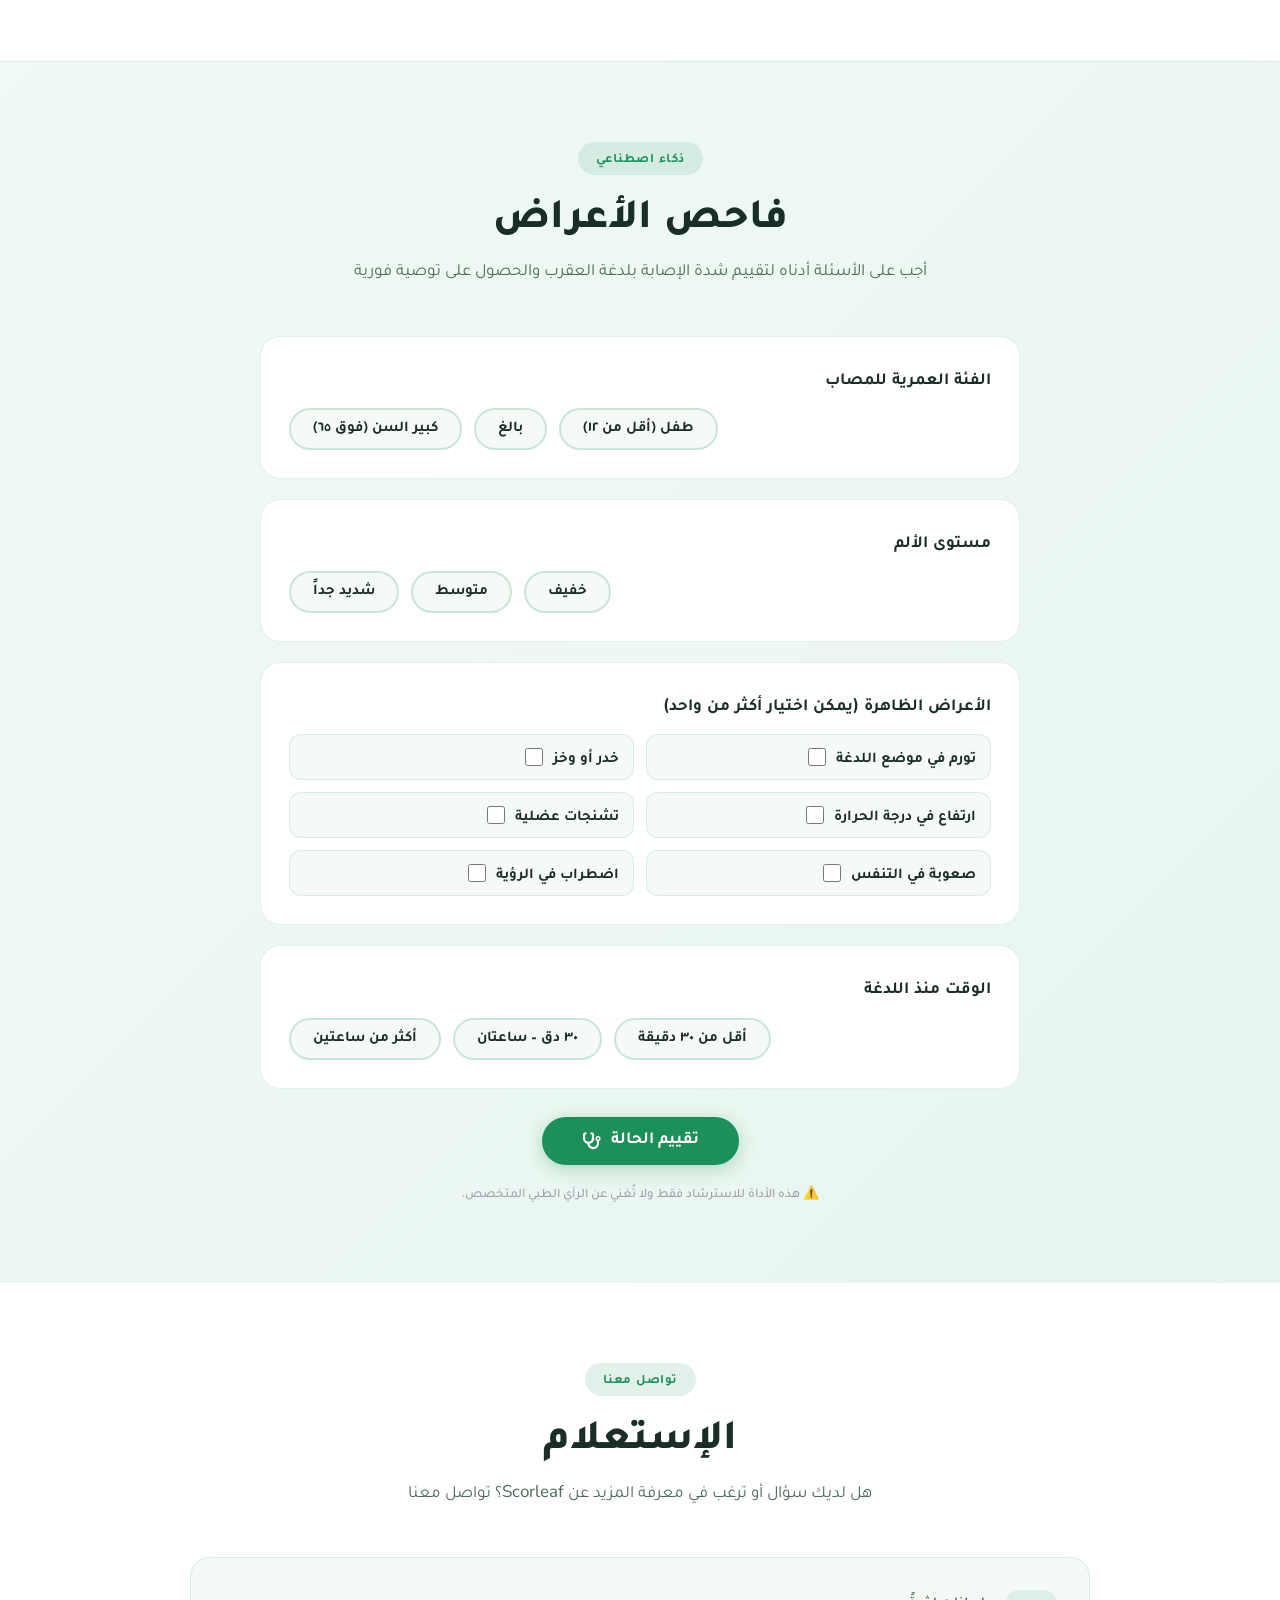
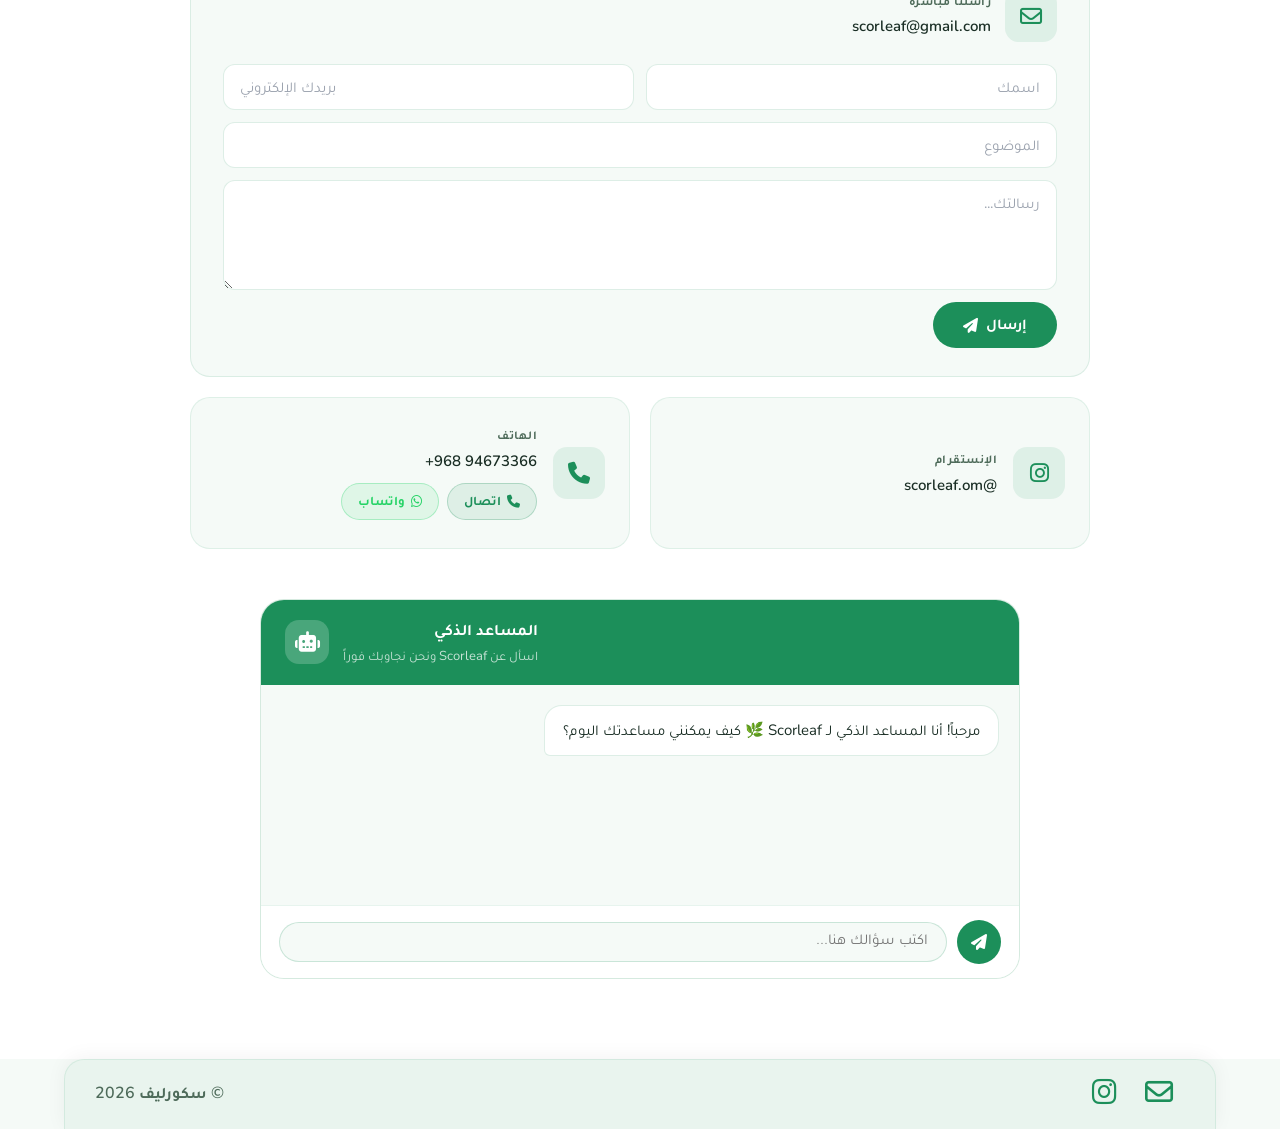
==== commit 3d724302: "Enhance lightbox functionality and add interactive scorpion map with responsive design" ====
--- a/index.html
+++ b/index.html
@@ -24,6 +24,7 @@
         <link rel="stylesheet" href="https://cdnjs.cloudflare.com/ajax/libs/font-awesome/6.5.2/css/all.min.css" integrity="sha512-SnH5WK+bZxgPHs44uWIX+LLJAJ9/2PkPKZ5QiAj6Ta86w+fsb2TkcmfRyVX3pBnMFcV7oQPJkl9QevSCWr3W6A==" crossorigin="anonymous" referrerpolicy="no-referrer" />
         <link rel='stylesheet' href='https://cdn-uicons.flaticon.com/2.4.2/uicons-solid-rounded/css/uicons-solid-rounded.css'>
         <link rel='stylesheet' href='https://cdn-uicons.flaticon.com/2.4.2/uicons-brands/css/uicons-brands.css'>
+        <link rel="stylesheet" href="https://unpkg.com/leaflet@1.9.4/dist/leaflet.css" integrity="sha256-p4NxAoJBhIIN+hmNHrzRCf9tD/miZyoHS5obTRR9BMY=" crossorigin=""/>
     </head>
     <body>
         <nav class="navbar">
@@ -324,8 +325,8 @@
             <!-- Lightbox -->
             <div class="lightbox" id="lightbox" onclick="closeLightbox()">
                 <button class="lightbox-close" onclick="closeLightbox()">&times;</button>
-                <button class="lightbox-prev" onclick="event.stopPropagation(); shiftLightbox(-1)">&#8250;</button>
-                <button class="lightbox-next" onclick="event.stopPropagation(); shiftLightbox(1)">&#8249;</button>
+                <button class="lightbox-prev" onclick="event.stopPropagation(); shiftLightbox(-1)">&#8249;</button>
+                <button class="lightbox-next" onclick="event.stopPropagation(); shiftLightbox(1)">&#8250;</button>
                 <div class="lightbox-inner" onclick="event.stopPropagation()">
                     <img id="lightboxImg" src="" alt="">
                     <p id="lightboxCaption" class="lightbox-caption"></p>
@@ -369,45 +370,17 @@
                         </div>
                     </div>
 
-                    <!-- Gulf country breakdown bars -->
-                    <div class="gulf-stats">
-                        <h3 class="gulf-title"><i class="fa-solid fa-location-dot"></i> حالات لدغات العقرب في دول الخليج والجزيرة العربية (تقديرات سنوية)</h3>
-                        <div class="gulf-bars">
-                            <div class="gulf-row">
-                                <span class="gulf-country"><span class="flag">🇸🇦</span> المملكة العربية السعودية</span>
-                                <div class="gulf-bar-wrap">
-                                    <div class="gulf-bar" data-width="100" style="width:0%"><span class="gulf-bar-num">~35,000 حالة</span></div>
-                                </div>
-                            </div>
-                            <div class="gulf-row">
-                                <span class="gulf-country"><span class="flag">🇾🇪</span> اليمن</span>
-                                <div class="gulf-bar-wrap">
-                                    <div class="gulf-bar" data-width="80" style="width:0%"><span class="gulf-bar-num">~30,000 حالة</span></div>
-                                </div>
-                            </div>
-                            <div class="gulf-row">
-                                <span class="gulf-country"><span class="flag">🇴🇲</span> سلطنة عُمان</span>
-                                <div class="gulf-bar-wrap">
-                                    <div class="gulf-bar" data-width="12" style="width:0%"><span class="gulf-bar-num">~1,500 حالة</span></div>
-                                </div>
-                            </div>
-                            <div class="gulf-row">
-                                <span class="gulf-country"><span class="flag">🇰🇼</span> الكويت</span>
-                                <div class="gulf-bar-wrap">
-                                    <div class="gulf-bar" data-width="5" style="width:0%"><span class="gulf-bar-num">~500 حالة</span></div>
-                                </div>
-                            </div>
-                            <div class="gulf-row">
-                                <span class="gulf-country"><span class="flag">🇦🇪</span> الإمارات</span>
-                                <div class="gulf-bar-wrap">
-                                    <div class="gulf-bar" data-width="4" style="width:0%"><span class="gulf-bar-num">~400 حالة</span></div>
-                                </div>
-                            </div>
-                            <div class="gulf-row">
-                                <span class="gulf-country"><span class="flag">🇶🇦</span> قطر &amp; <span class="flag">🇧🇭</span> البحرين</span>
-                                <div class="gulf-bar-wrap">
-                                    <div class="gulf-bar" data-width="2" style="width:0%"><span class="gulf-bar-num">~200 حالة</span></div>
-                                </div>
+                    <!-- Interactive scorpion sting map -->
+                    <div class="map-wrapper">
+                        <div id="scorpion-map"></div>
+                        <div class="map-legend">
+                            <span class="legend-title"><i class="fa-solid fa-location-dot"></i> عدد الحالات السنوية</span>
+                            <div class="legend-items">
+                                <div class="legend-item"><span class="legend-dot" style="background:#8B0000"></span>+30,000</div>
+                                <div class="legend-item"><span class="legend-dot" style="background:#D32F2F"></span>+10,000</div>
+                                <div class="legend-item"><span class="legend-dot" style="background:#FF7043"></span>+1,000</div>
+                                <div class="legend-item"><span class="legend-dot" style="background:#FFB300"></span>+500</div>
+                                <div class="legend-item"><span class="legend-dot" style="background:#66BB6A"></span>أقل من 500</div>
                             </div>
                         </div>
                     </div>
@@ -555,6 +528,7 @@
                 <p>&copy; سكورليف 2026</p>
             </div>
         </footer>
+        <script src="https://unpkg.com/leaflet@1.9.4/dist/leaflet.js" integrity="sha256-20nQCchB9co0qIjJZRGuk2/Z9VM+kNiyxNV/XN/WLI=" crossorigin=""></script>
         <script src="assets/js/script.js"></script>
     </body>
 </html>
--- a/assets/css/style.css
+++ b/assets/css/style.css
@@ -578,17 +578,28 @@
 
 /* Lightbox */
 .lightbox {
-    display: none;
     position: fixed;
     inset: 0;
     background: rgba(0,0,0,0.88);
     z-index: 2000;
+    display: flex;
     align-items: center;
     justify-content: center;
+    opacity: 0;
+    visibility: hidden;
+    pointer-events: none;
+    transition: opacity 0.3s ease, visibility 0.3s ease;
 }
 
 .lightbox.open {
-    display: flex;
+    opacity: 1;
+    visibility: visible;
+    pointer-events: all;
+}
+
+@keyframes lb-img-fade {
+    from { opacity: 0; transform: scale(0.96); }
+    to   { opacity: 1; transform: scale(1); }
 }
 
 .lightbox-inner {
@@ -603,6 +614,7 @@
     border-radius: 12px;
     display: block;
     box-shadow: 0 20px 60px rgba(0,0,0,0.5);
+    animation: lb-img-fade 0.25s ease;
 }
 
 .lightbox-caption {
@@ -1593,79 +1605,113 @@
     line-height: 1.5;
 }
 
-/* Gulf bar chart */
-.gulf-stats {
+/* Interactive Scorpion Map */
+.map-wrapper {
+    margin-top: 36px;
+}
+
+#scorpion-map {
+    width: 100%;
+    height: 460px;
+    border-radius: 20px;
+    overflow: hidden;
+    border: 1px solid rgba(28, 143, 90, 0.15);
+    box-shadow: 0 4px 24px rgba(0, 0, 0, 0.07);
+}
+
+.map-legend {
+    display: flex;
+    align-items: center;
+    gap: 14px;
+    flex-wrap: wrap;
+    margin-top: 16px;
+    padding: 12px 18px;
     background: #F5FAF7;
+    border-radius: 14px;
     border: 1px solid rgba(28, 143, 90, 0.1);
-    border-radius: 20px;
-    padding: 32px;
-    margin-top: 36px;
-}
-
-.gulf-title {
+}
+
+.legend-title {
     font-family: 'Tajawal', sans-serif;
-    font-size: 1.05rem;
-    font-weight: 700;
-    color: #1A2E25;
-    margin: 0 0 26px;
-    display: flex;
-    align-items: center;
-    gap: 8px;
-}
-
-.gulf-title i {
+    font-size: 0.88rem;
+    font-weight: 700;
+    color: #1A2E25;
+    display: flex;
+    align-items: center;
+    gap: 6px;
+    flex-shrink: 0;
+}
+.legend-title i { color: #1C8F5A; }
+
+.legend-items {
+    display: flex;
+    gap: 14px;
+    flex-wrap: wrap;
+}
+
+.legend-item {
+    display: flex;
+    align-items: center;
+    gap: 5px;
+    font-family: 'Tajawal', sans-serif;
+    font-size: 0.82rem;
+    color: #4E6B5A;
+}
+
+.legend-dot {
+    width: 12px;
+    height: 12px;
+    border-radius: 3px;
+    display: inline-block;
+    flex-shrink: 0;
+}
+
+/* Leaflet info control panel */
+.map-info-panel {
+    background: rgba(255, 255, 255, 0.96) !important;
+    backdrop-filter: blur(8px);
+    -webkit-backdrop-filter: blur(8px);
+    border-radius: 14px !important;
+    padding: 14px 18px !important;
+    box-shadow: 0 4px 20px rgba(0, 0, 0, 0.12) !important;
+    border: 1px solid rgba(28, 143, 90, 0.12);
+    min-width: 190px;
+    max-width: 250px;
+    font-family: 'Tajawal', sans-serif;
+    direction: rtl;
+    text-align: right;
+    pointer-events: none;
+    line-height: 1.4;
+}
+
+.map-hint-text {
+    font-size: 0.85rem;
+    color: #4E6B5A;
+    margin: 0;
+}
+.map-hint-text i {
     color: #1C8F5A;
-}
-
-.gulf-bars {
-    display: flex;
-    flex-direction: column;
-    gap: 14px;
-}
-
-.gulf-row {
-    display: flex;
-    align-items: center;
-    gap: 16px;
-}
-
-.gulf-country {
-    font-family: 'Tajawal', sans-serif;
-    font-size: 0.95rem;
-    color: #1A2E25;
-    font-weight: 600;
-    min-width: 210px;
-    display: flex;
-    align-items: center;
-    gap: 6px;
-}
-
-.gulf-bar-wrap {
-    flex: 1;
-    background: rgba(28, 143, 90, 0.07);
-    border-radius: 30px;
-    height: 38px;
-    overflow: hidden;
-}
-
-.gulf-bar {
-    height: 100%;
-    background: linear-gradient(90deg, #1C8F5A, #4fcf91);
-    border-radius: 30px;
-    display: flex;
-    align-items: center;
-    justify-content: flex-end;
-    padding-inline-end: 14px;
-    transition: width 1.4s cubic-bezier(0.4, 0, 0.2, 1);
-    min-width: 80px;
-}
-
-.gulf-bar-num {
-    font-family: 'Nunito', sans-serif;
+    margin-left: 4px;
+}
+
+.map-country-name {
+    font-size: 1rem;
+    font-weight: 700;
+    color: #1A2E25;
+    margin-bottom: 4px;
+}
+
+.map-country-cases {
+    font-size: 1.15rem;
+    font-weight: 800;
+    color: #1C8F5A;
+    margin-bottom: 6px;
+}
+
+.map-country-desc {
     font-size: 0.82rem;
-    font-weight: 700;
-    color: #fff;
-    white-space: nowrap;
+    color: #4E6B5A;
+    line-height: 1.6;
 }
 
 /* Source note */
@@ -1703,18 +1749,8 @@
         grid-template-columns: 1fr 1fr;
     }
 
-    .gulf-row {
-        flex-direction: column;
-        align-items: flex-start;
-        gap: 6px;
-    }
-
-    .gulf-country {
-        min-width: auto;
-    }
-
-    .gulf-bar-wrap {
-        width: 100%;
+    #scorpion-map {
+        height: 300px;
     }
 }
 
@@ -1722,4 +1758,16 @@
     .stats-grid {
         grid-template-columns: repeat(1, 1fr);
     }
+}
+
+/* ===== SCROLL REVEAL ===== */
+.reveal {
+    opacity: 0;
+    transform: translateY(30px);
+    transition: opacity 0.55s ease, transform 0.55s ease;
+}
+.reveal.visible {
+    opacity: 1;
+    transform: translateY(0);
+}
 }
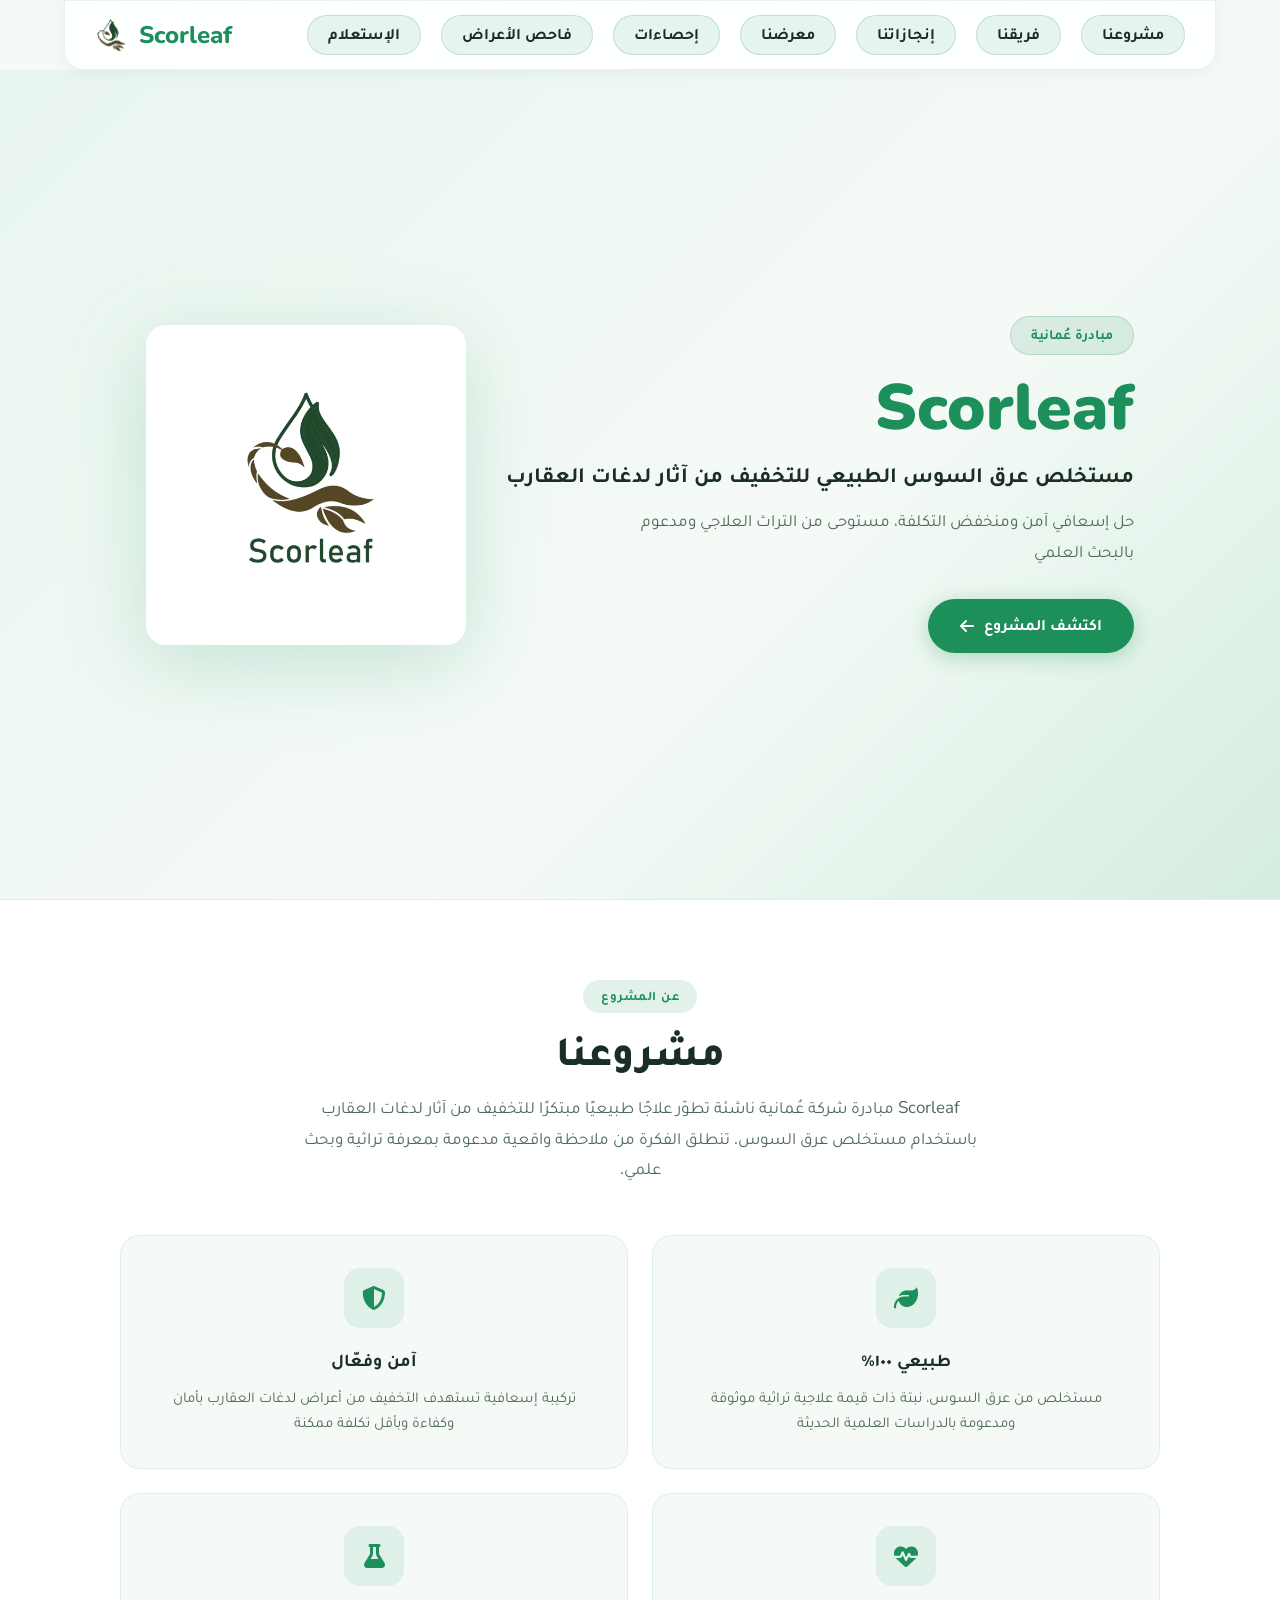
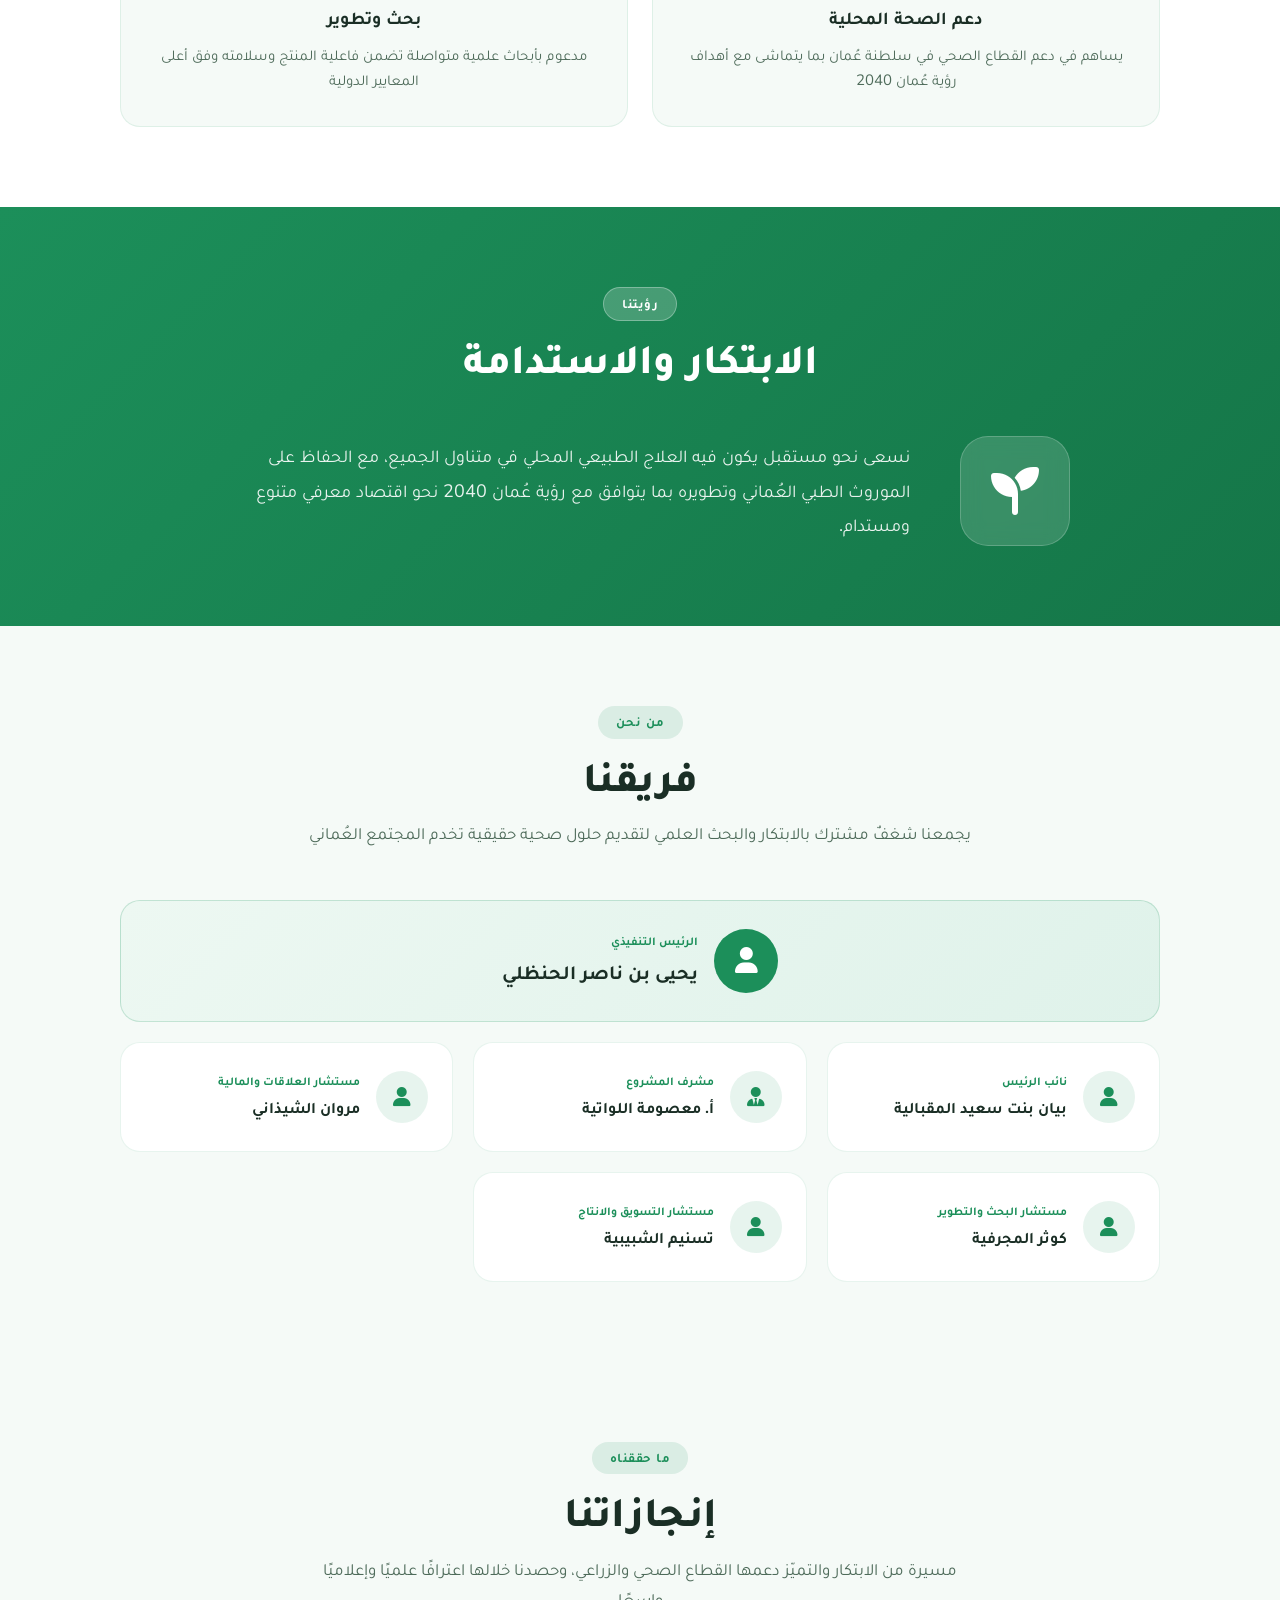
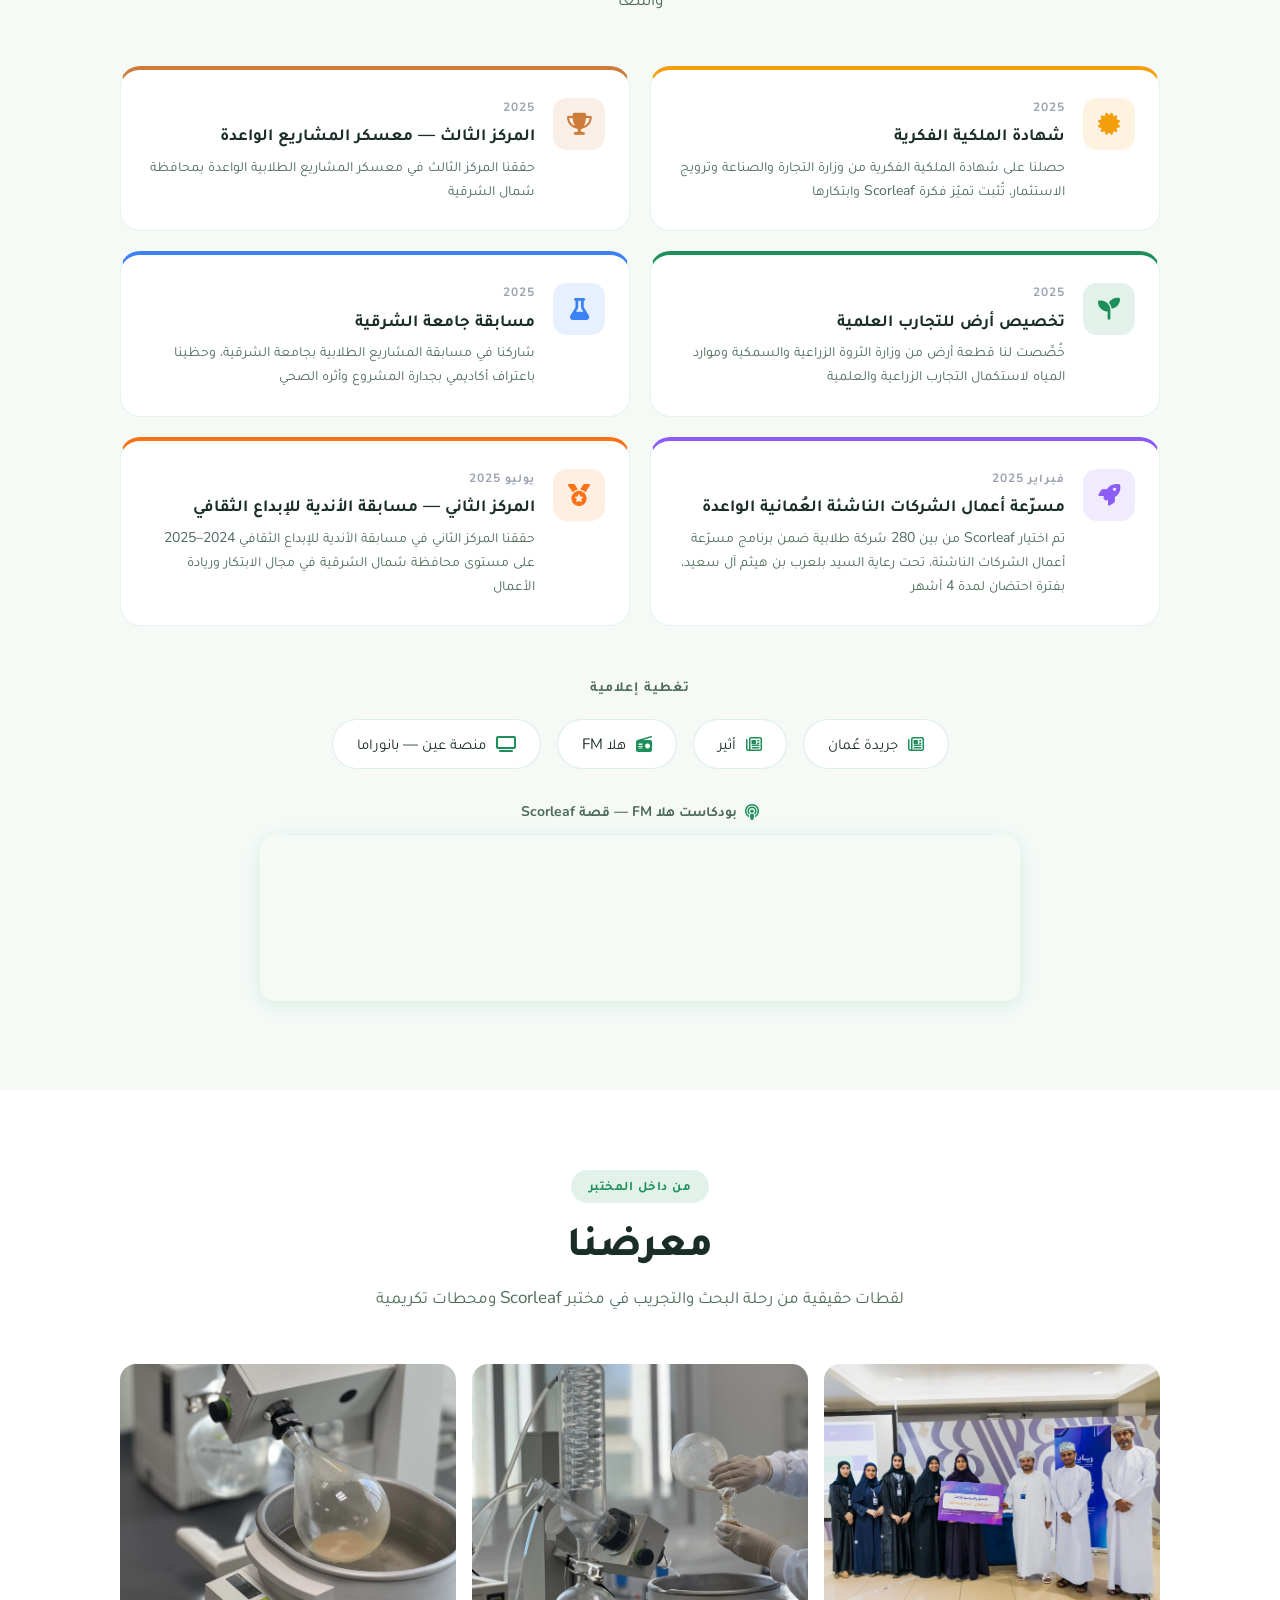
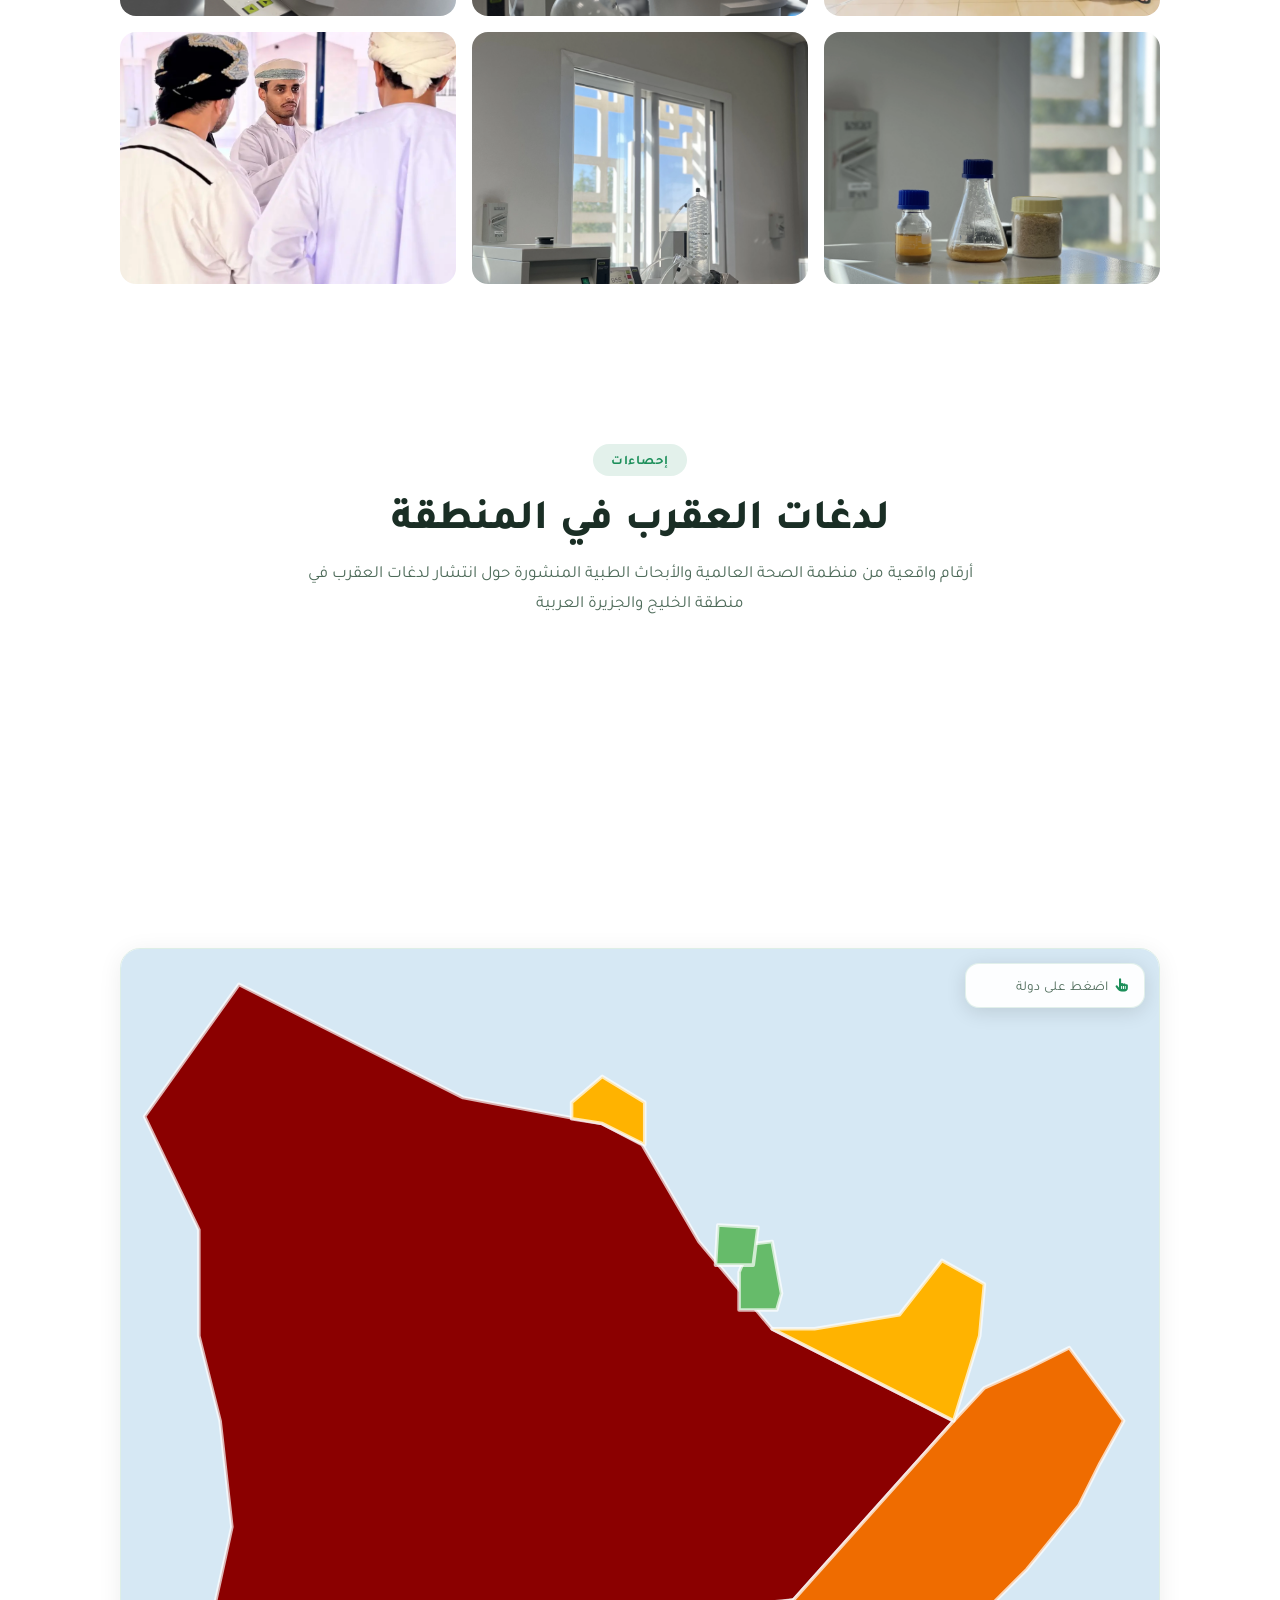
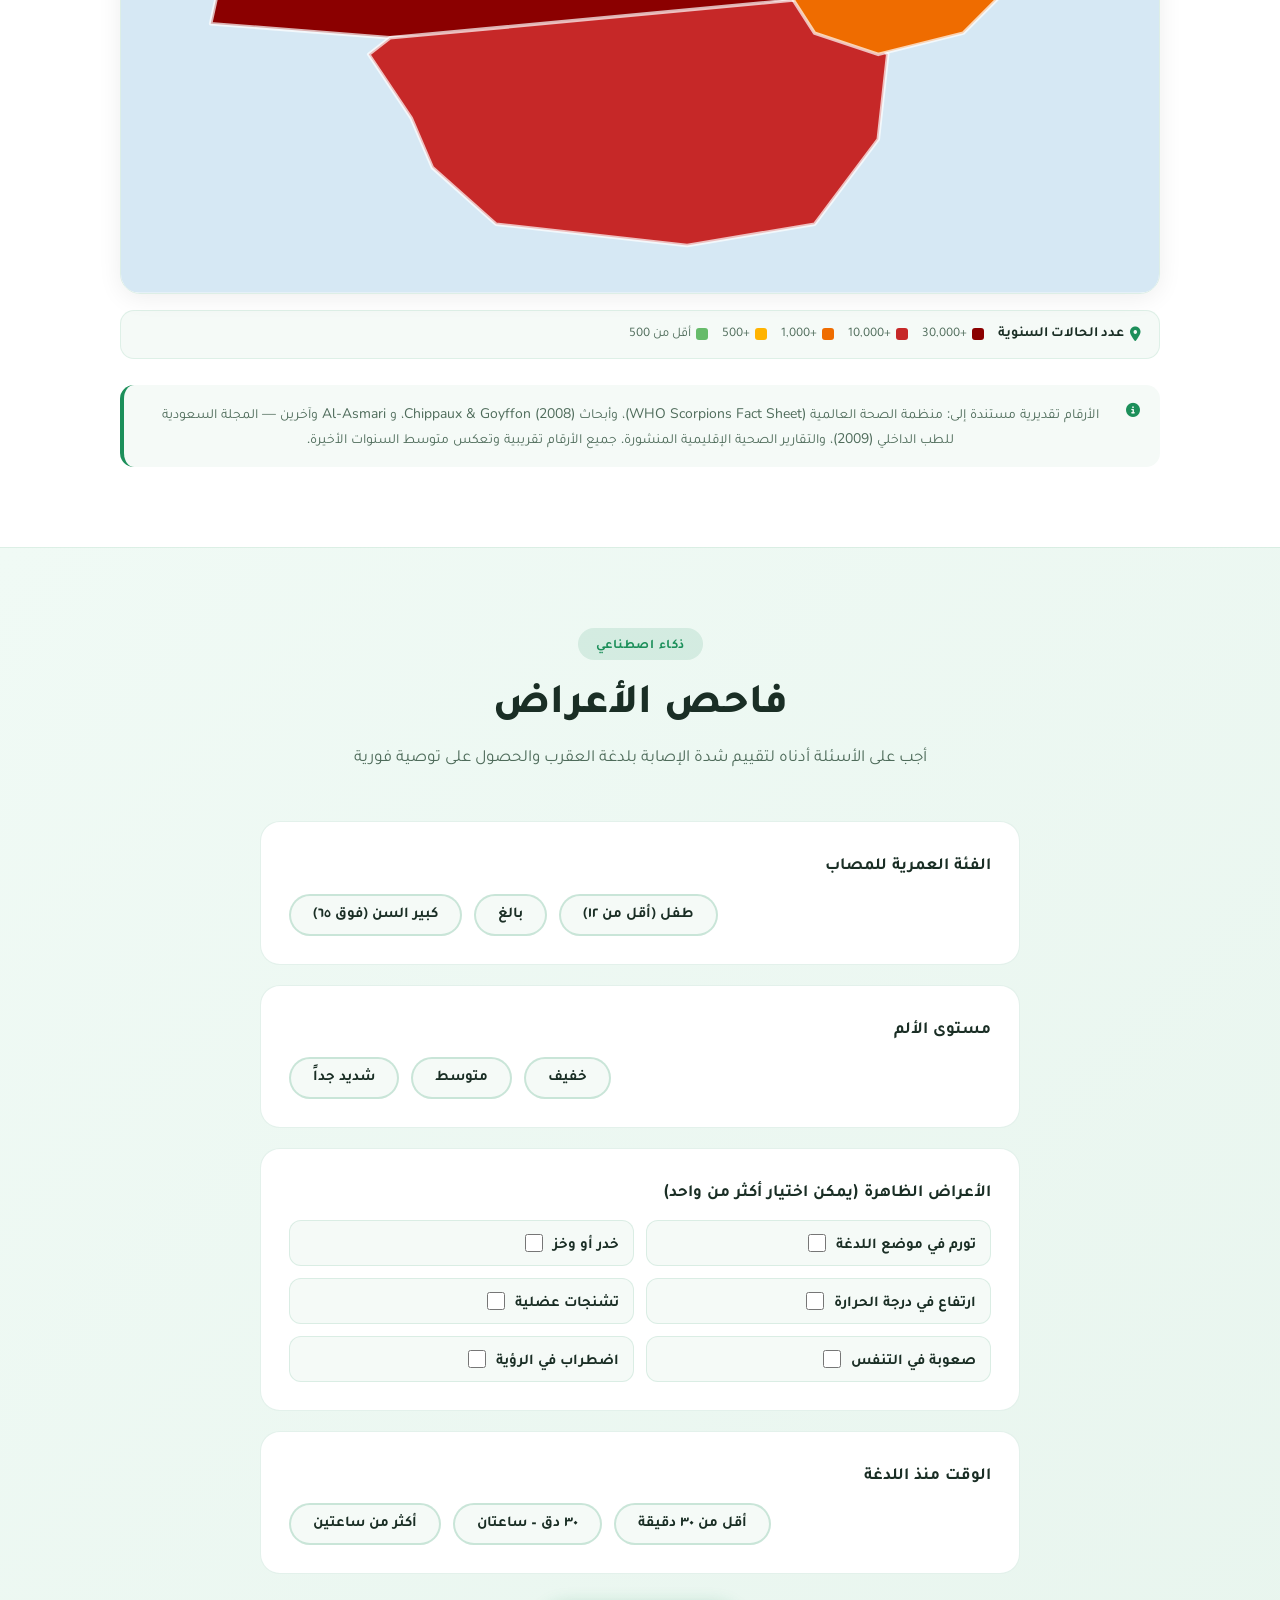
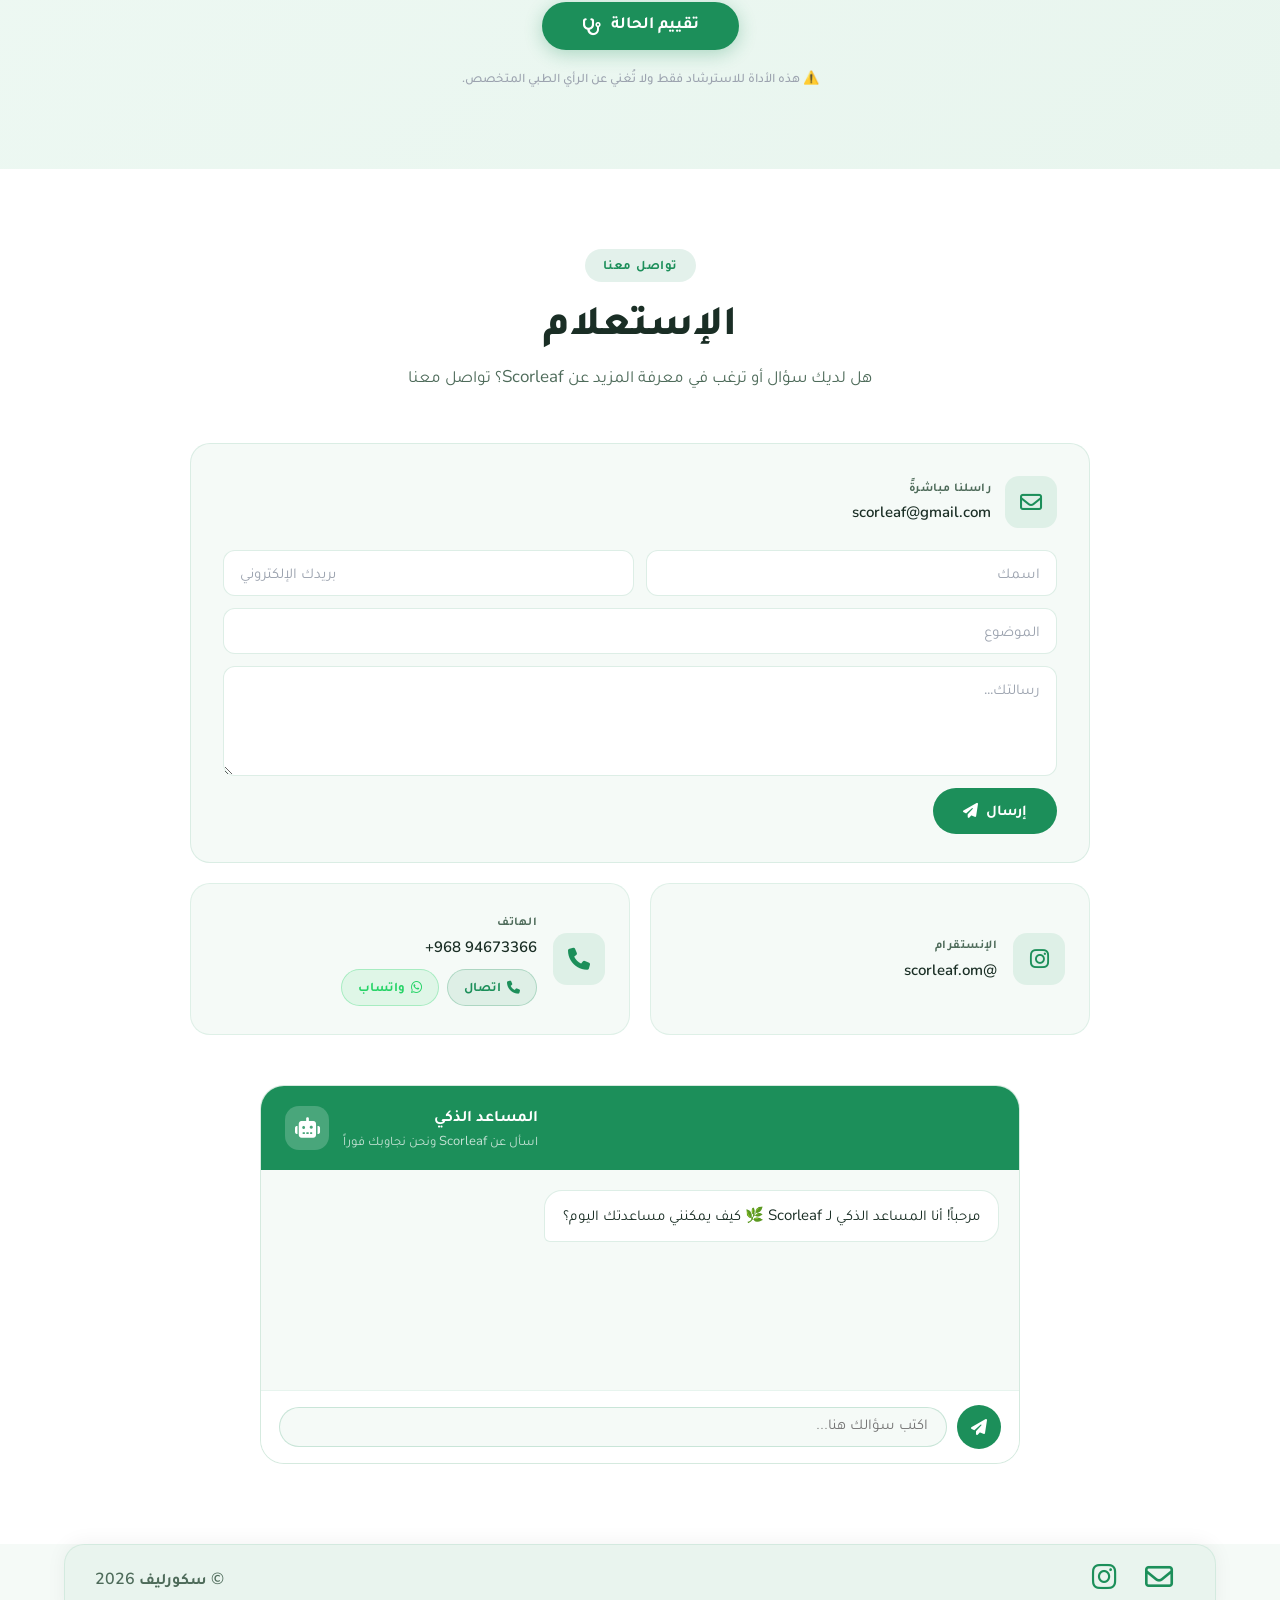
==== commit ba56f538: "Refactor scorpion map implementation to use SVG for improved interactivity and responsiveness" ====
--- a/index.html
+++ b/index.html
@@ -24,7 +24,6 @@
         <link rel="stylesheet" href="https://cdnjs.cloudflare.com/ajax/libs/font-awesome/6.5.2/css/all.min.css" integrity="sha512-SnH5WK+bZxgPHs44uWIX+LLJAJ9/2PkPKZ5QiAj6Ta86w+fsb2TkcmfRyVX3pBnMFcV7oQPJkl9QevSCWr3W6A==" crossorigin="anonymous" referrerpolicy="no-referrer" />
         <link rel='stylesheet' href='https://cdn-uicons.flaticon.com/2.4.2/uicons-solid-rounded/css/uicons-solid-rounded.css'>
         <link rel='stylesheet' href='https://cdn-uicons.flaticon.com/2.4.2/uicons-brands/css/uicons-brands.css'>
-        <link rel="stylesheet" href="https://unpkg.com/leaflet@1.9.4/dist/leaflet.css" integrity="sha256-p4NxAoJBhIIN+hmNHrzRCf9tD/miZyoHS5obTRR9BMY=" crossorigin=""/>
     </head>
     <body>
         <nav class="navbar">
@@ -372,13 +371,35 @@
 
                     <!-- Interactive scorpion sting map -->
                     <div class="map-wrapper">
-                        <div id="scorpion-map"></div>
+                        <div class="map-svg-container">
+                            <svg id="scorpion-map-svg" viewBox="75 -20 440 400" preserveAspectRatio="xMidYMid meet" xmlns="http://www.w3.org/2000/svg">
+                                <!-- Sea background -->
+                                <rect x="75" y="-20" width="440" height="400" fill="#d6e8f4"/>
+                                <!-- Saudi Arabia -->
+                                <path class="map-country" data-id="sa" fill="#8B0000" d="M85,51 L125,-5 L220,43 L279,54 L296,63 L320,104 L351,141 L428,180 L360,256 L270,270 L189,272 L113,266 L122,225 L117,180 L108,144 L108,99 Z"/>
+                                <!-- Yemen -->
+                                <path class="map-country" data-id="ye" fill="#C62828" d="M189,272 L360,256 L383,261 L400,279 L396,315 L369,351 L315,360 L234,351 L207,327 L198,306 L180,279 Z"/>
+                                <!-- Oman -->
+                                <path class="map-country" data-id="om" fill="#EF6C00" d="M428,180 L441,166 L459,158 L477,149 L500,180 L490,198 L481,216 L459,243 L432,270 L396,279 L369,270 L360,256 Z"/>
+                                <!-- UAE -->
+                                <path class="map-country" data-id="ae" fill="#FFB300" d="M351,141 L428,180 L439,144 L441,122 L423,112 L405,135 L369,141 Z"/>
+                                <!-- Kuwait -->
+                                <path class="map-country" data-id="kw" fill="#FFB300" d="M266,52 L279,54 L297,63 L297,45 L279,34 L266,45 Z"/>
+                                <!-- Qatar -->
+                                <path class="map-country" data-id="qa" fill="#66BB6A" d="M337,133 L353,133 L355,126 L351,104 L342,105 L337,117 Z"/>
+                                <!-- Bahrain (slightly enlarged for visibility) -->
+                                <path class="map-country" data-id="bh" fill="#66BB6A" d="M327,114 L343,114 L345,98 L328,97 Z"/>
+                            </svg>
+                            <div class="map-tooltip" id="mapTooltip">
+                                <p class="map-hint-text"><i class="fa-solid fa-hand-pointer"></i> اضغط على دولة</p>
+                            </div>
+                        </div>
                         <div class="map-legend">
                             <span class="legend-title"><i class="fa-solid fa-location-dot"></i> عدد الحالات السنوية</span>
                             <div class="legend-items">
                                 <div class="legend-item"><span class="legend-dot" style="background:#8B0000"></span>+30,000</div>
-                                <div class="legend-item"><span class="legend-dot" style="background:#D32F2F"></span>+10,000</div>
-                                <div class="legend-item"><span class="legend-dot" style="background:#FF7043"></span>+1,000</div>
+                                <div class="legend-item"><span class="legend-dot" style="background:#C62828"></span>+10,000</div>
+                                <div class="legend-item"><span class="legend-dot" style="background:#EF6C00"></span>+1,000</div>
                                 <div class="legend-item"><span class="legend-dot" style="background:#FFB300"></span>+500</div>
                                 <div class="legend-item"><span class="legend-dot" style="background:#66BB6A"></span>أقل من 500</div>
                             </div>
@@ -528,7 +549,6 @@
                 <p>&copy; سكورليف 2026</p>
             </div>
         </footer>
-        <script src="https://unpkg.com/leaflet@1.9.4/dist/leaflet.js" integrity="sha256-20nQCchB9co0qIjJZRGuk2/Z9VM+kNiyxNV/XN/WLI=" crossorigin=""></script>
         <script src="assets/js/script.js"></script>
     </body>
 </html>
--- a/assets/css/style.css
+++ b/assets/css/style.css
@@ -1610,13 +1610,34 @@
     margin-top: 36px;
 }
 
-#scorpion-map {
+#scorpion-map-svg {
     width: 100%;
-    height: 460px;
+    height: auto;
+    display: block;
+}
+
+.map-svg-container {
+    position: relative;
+    width: 100%;
     border-radius: 20px;
     overflow: hidden;
     border: 1px solid rgba(28, 143, 90, 0.15);
     box-shadow: 0 4px 24px rgba(0, 0, 0, 0.07);
+}
+
+.map-country {
+    cursor: pointer;
+    stroke: rgba(255, 255, 255, 0.7);
+    stroke-width: 1.5;
+    stroke-linejoin: round;
+    transition: filter 0.2s ease, stroke-width 0.2s ease;
+}
+
+.map-country:hover,
+.map-country.map-active {
+    stroke: #fff;
+    stroke-width: 3;
+    filter: brightness(1.22) drop-shadow(0 2px 8px rgba(0,0,0,0.35));
 }
 
 .map-legend {
@@ -1666,22 +1687,26 @@
     flex-shrink: 0;
 }
 
-/* Leaflet info control panel */
-.map-info-panel {
-    background: rgba(255, 255, 255, 0.96) !important;
+/* Map tooltip */
+.map-tooltip {
+    position: absolute;
+    top: 14px;
+    right: 14px;
+    background: rgba(255, 255, 255, 0.95);
     backdrop-filter: blur(8px);
     -webkit-backdrop-filter: blur(8px);
-    border-radius: 14px !important;
-    padding: 14px 18px !important;
-    box-shadow: 0 4px 20px rgba(0, 0, 0, 0.12) !important;
+    border-radius: 14px;
+    padding: 12px 16px;
+    box-shadow: 0 4px 20px rgba(0, 0, 0, 0.12);
     border: 1px solid rgba(28, 143, 90, 0.12);
-    min-width: 190px;
-    max-width: 250px;
+    min-width: 180px;
+    max-width: 240px;
     font-family: 'Tajawal', sans-serif;
     direction: rtl;
     text-align: right;
     pointer-events: none;
     line-height: 1.4;
+    transition: opacity 0.2s ease;
 }
 
 .map-hint-text {
@@ -1748,10 +1773,6 @@
     .stats-grid {
         grid-template-columns: 1fr 1fr;
     }
-
-    #scorpion-map {
-        height: 300px;
-    }
 }
 
 @media screen and (max-width: 400px) {
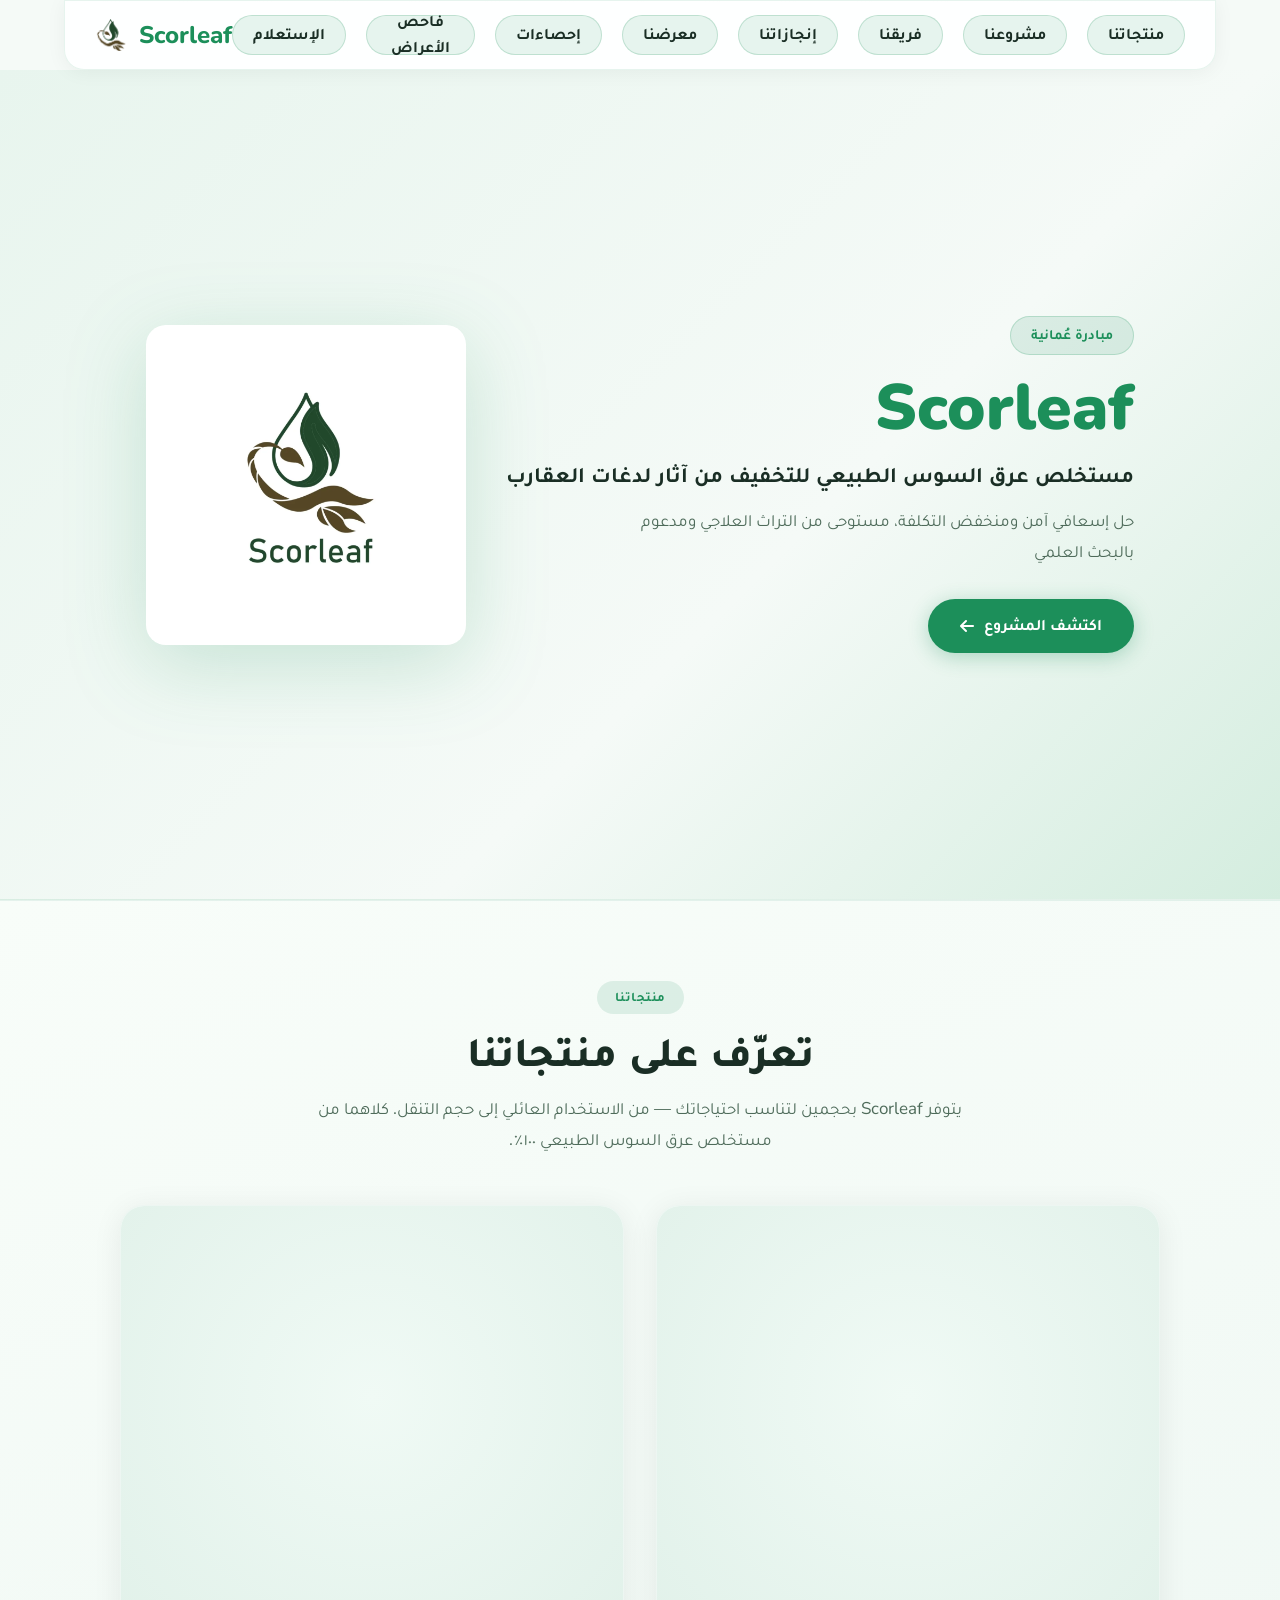
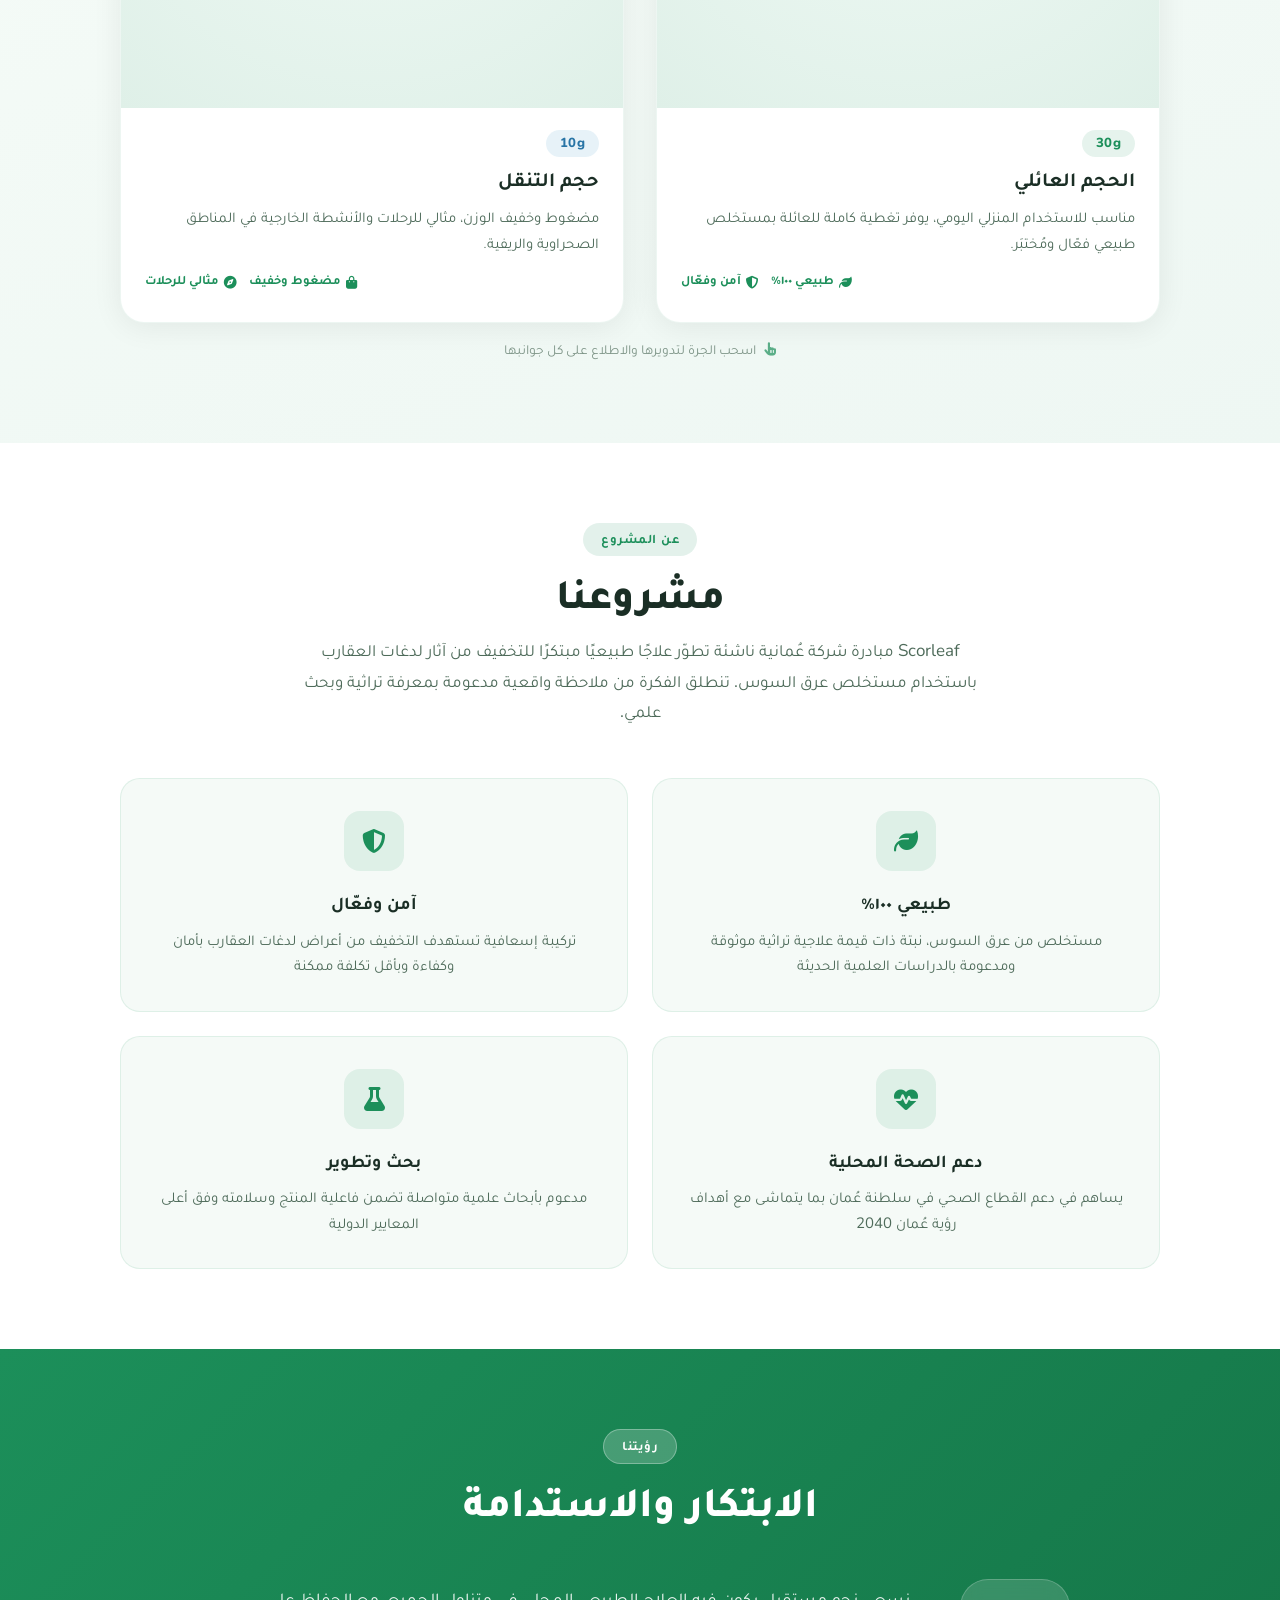
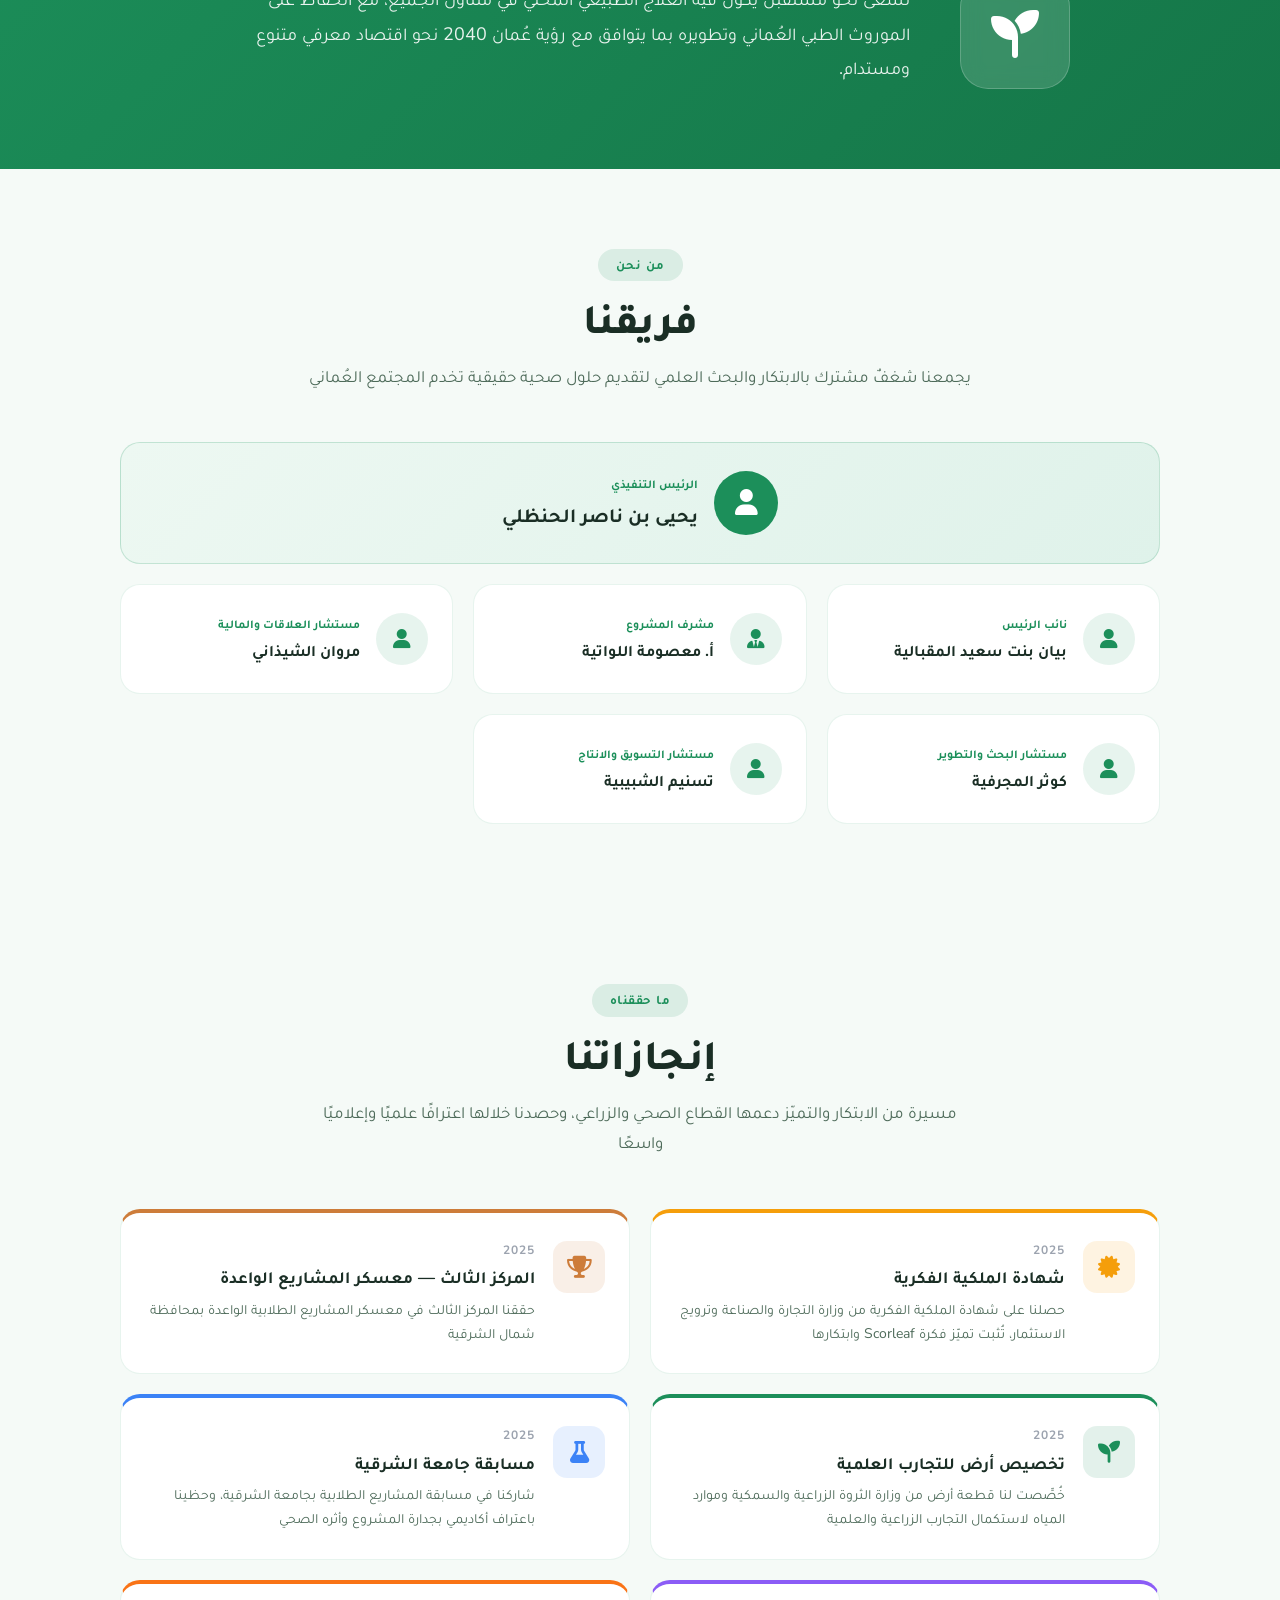
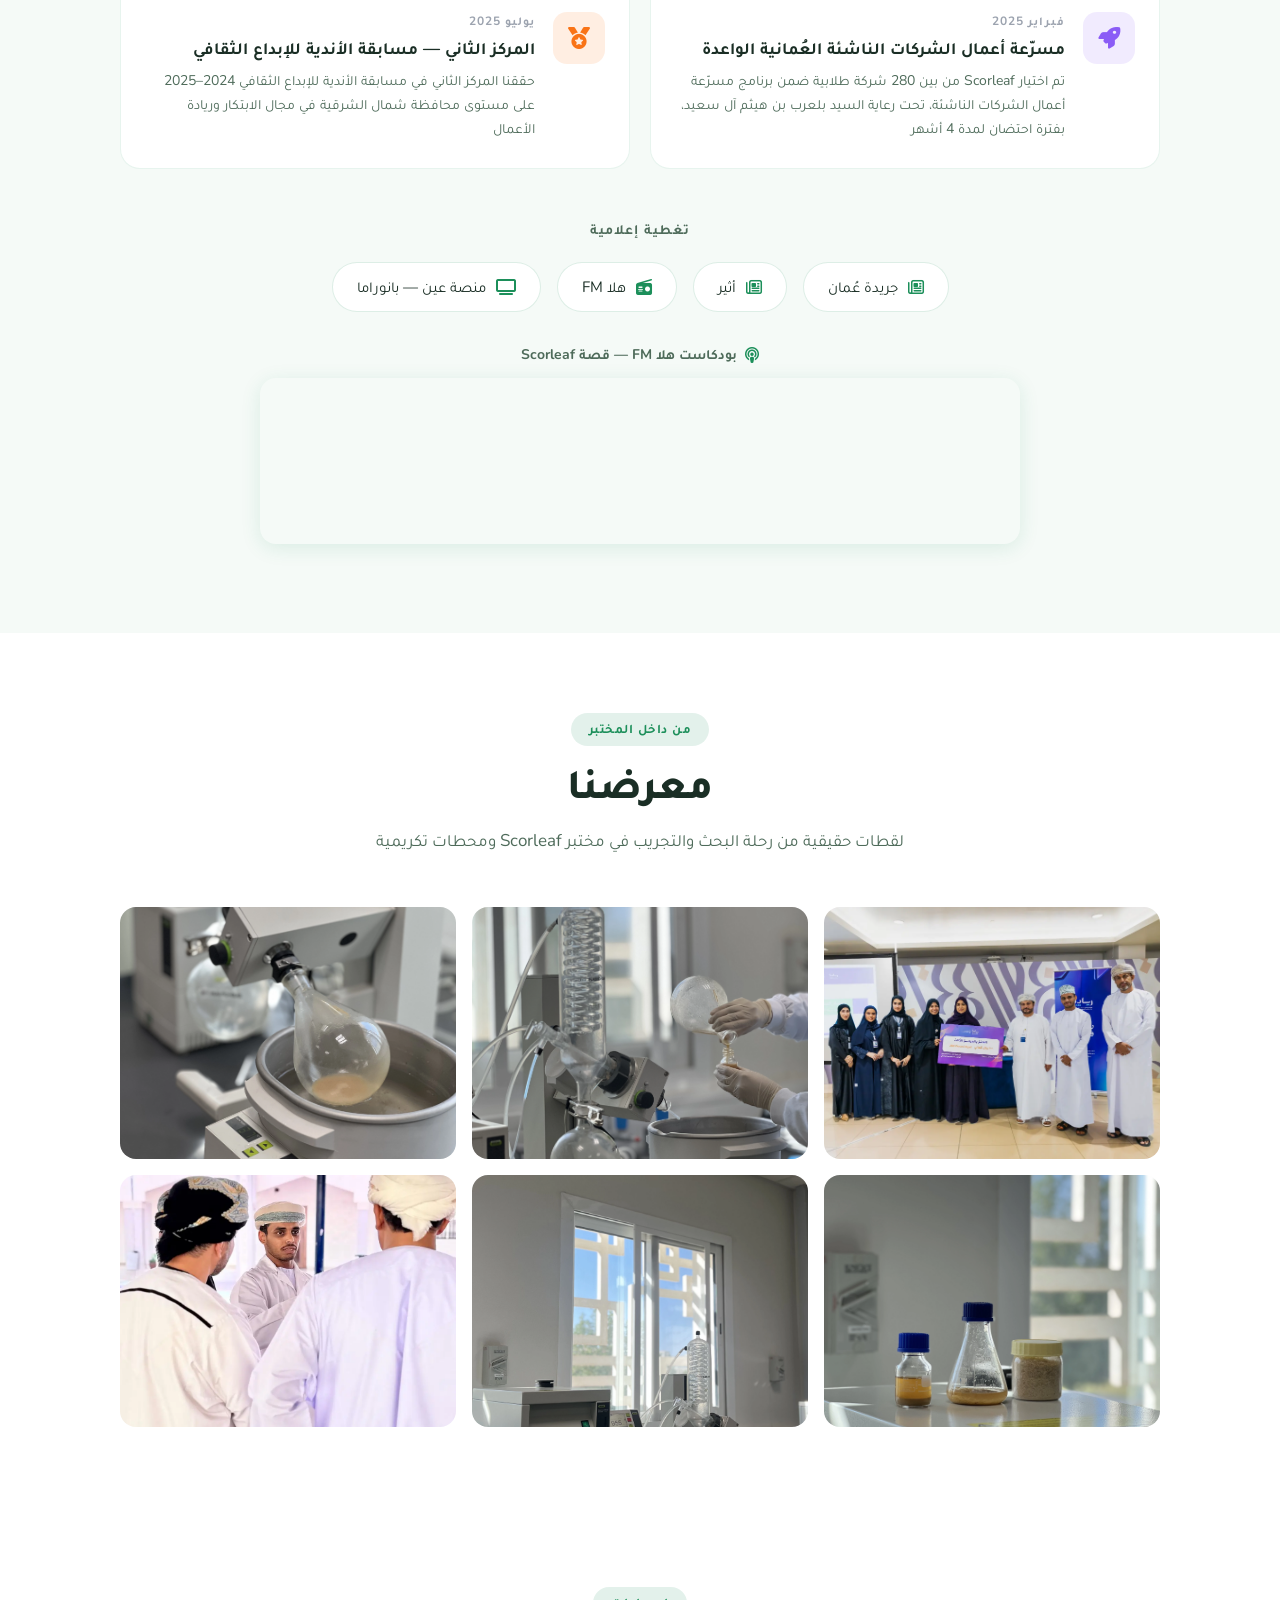
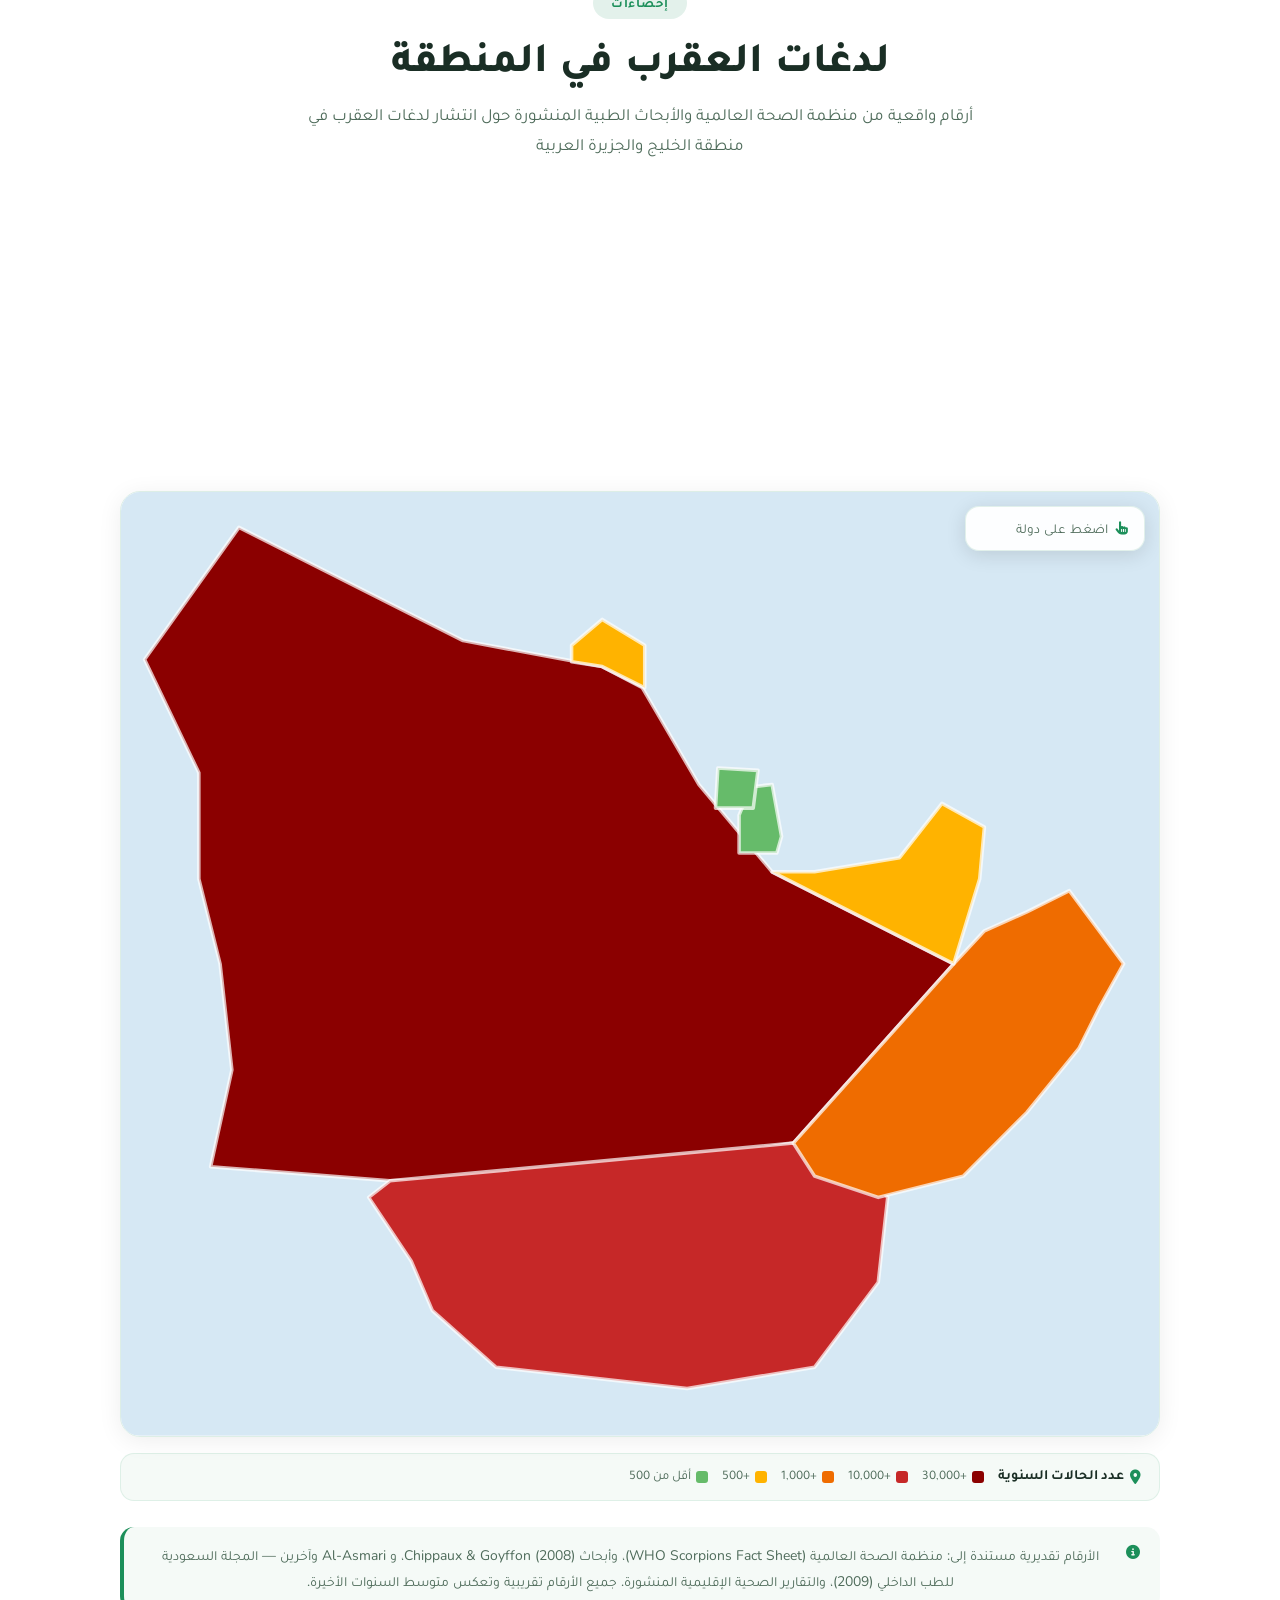
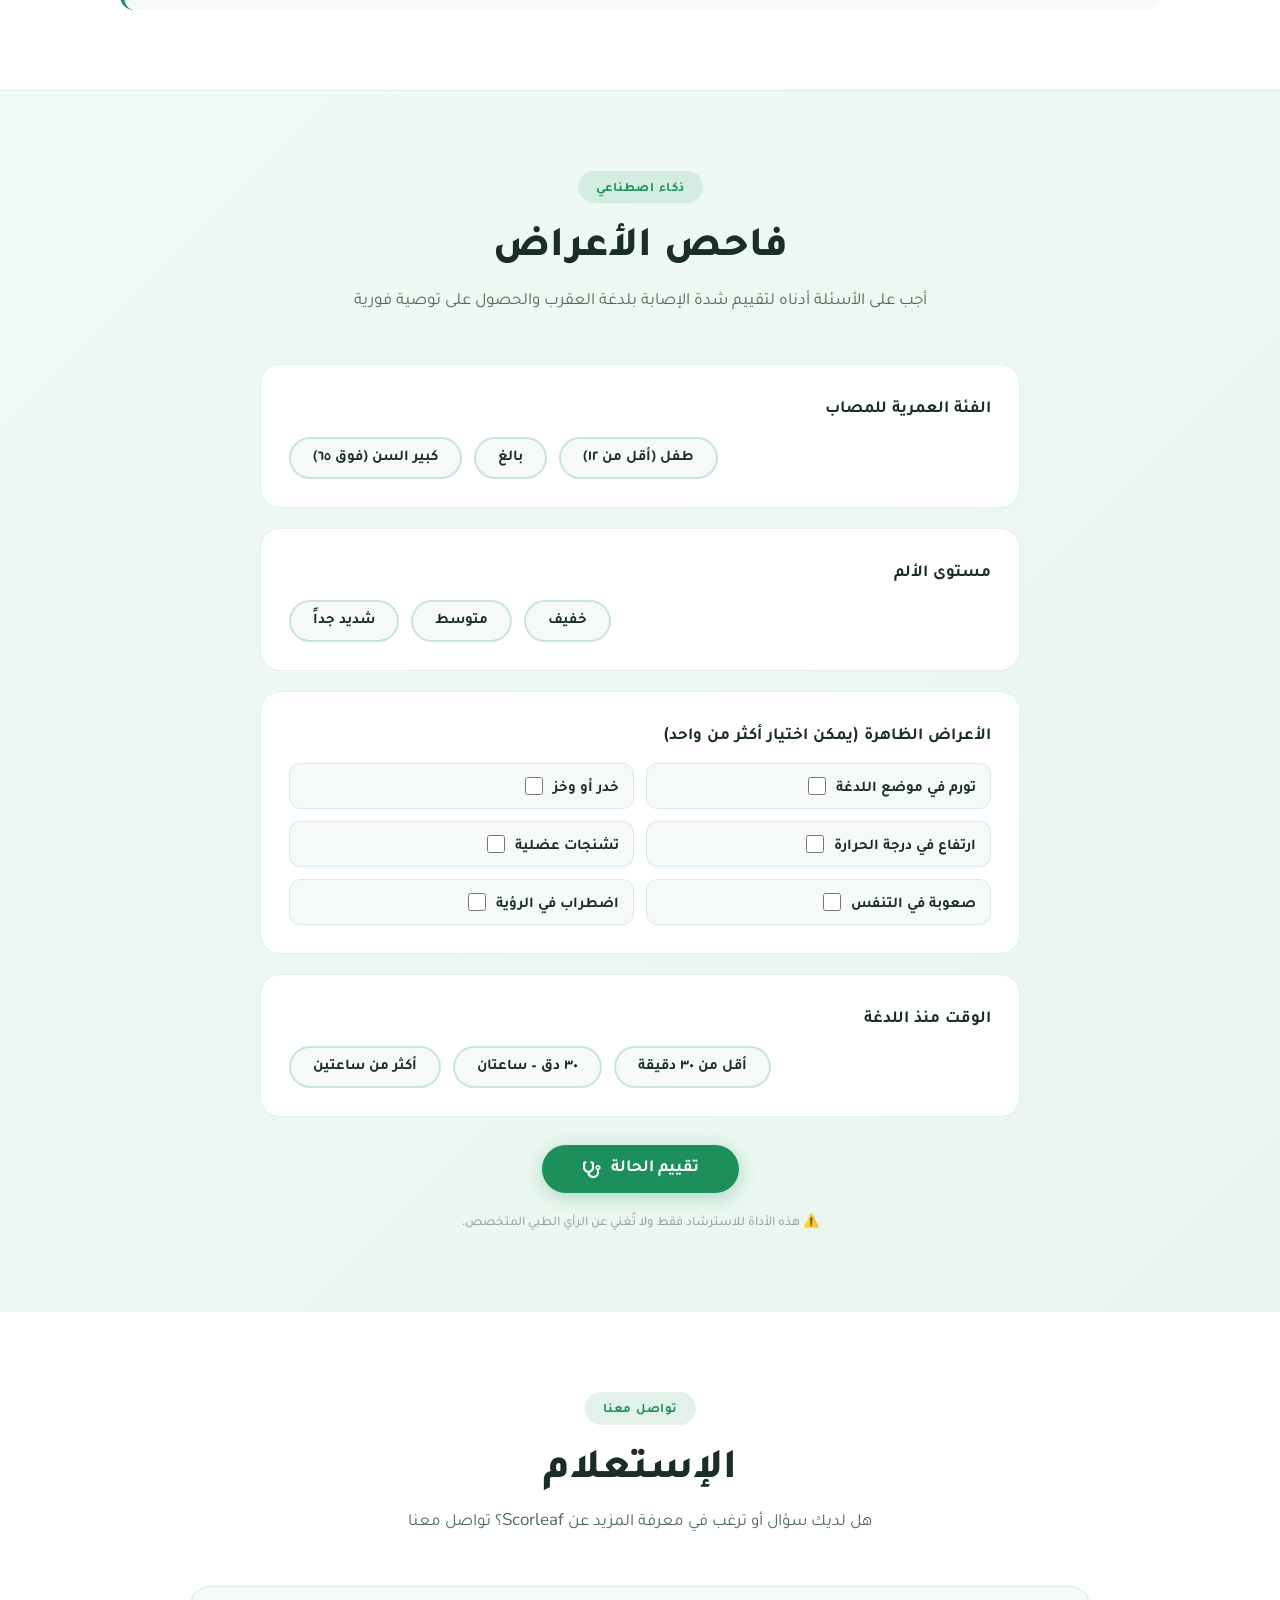
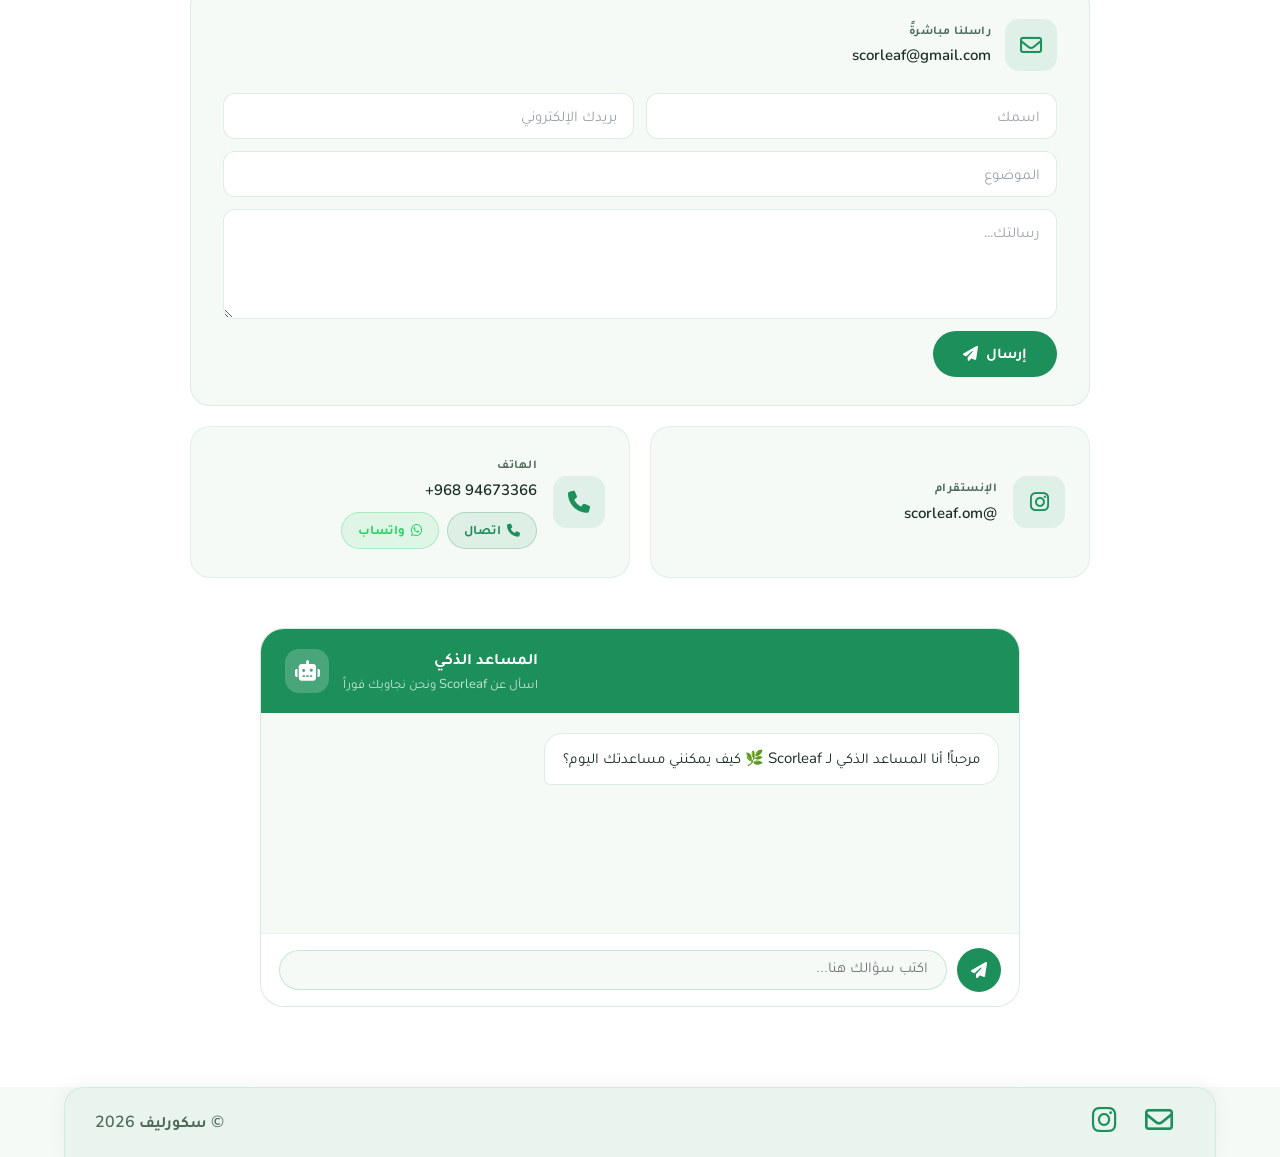
==== commit e41125ec: "Add 3D product models and enhance product section in HTML" ====
--- a/index.html
+++ b/index.html
@@ -1,5 +1,5 @@
 <!DOCTYPE html>
-<html lang="ar" dir="rtl">
+<html lang="ar-OM" dir="rtl">
     <head>
         <meta charset="UTF-8">
         <meta name="viewport" content="width=device-width, initial-scale=1.0">
@@ -28,6 +28,7 @@
     <body>
         <nav class="navbar">
         <div class="nav-right">
+            <a href="#products" title="Products"><div class="nav-icon">منتجاتنا</div></a>
             <a href="#ourproject" title="Our Project"><div class="nav-icon">مشروعنا</div></a>
             <a href="#ourteam" title="Our Team"><div class="nav-icon">فريقنا</div></a>
             <a href="#achievements" title="Achievements"><div class="nav-icon">إنجازاتنا</div></a>
@@ -41,6 +42,7 @@
                 <div class="slideMenu" title="Slide Menu"><i class="fa-solid fa-caret-left"></i></div>
                 
                 <div class="dropdownContent">
+                    <a class="site" href="#products" title="Products">منتجاتنا</a>
                     <a class="site" href="#ourproject" title="Our Project">حول مشروعنا</a>
                     <a class="site" href="#ourteam" title="Our Team">فريقنا</a>
                     <a class="site" href="#achievements" title="Achievements">إنجازاتنا</a>
@@ -73,6 +75,53 @@
                             <img src="assets/img/scorleaf-logo.webp" alt="Scorleaf Logo">
                         </div>
                     </div>
+                </div>
+            </section>
+
+            <!-- ===== PRODUCTS ===== -->
+            <section class="products-section" id="products">
+                <div class="section-wrapper">
+                    <div class="details">
+                        <div class="section-tag">منتجاتنا</div>
+                        <span class="header">تعرّف على منتجاتنا</span>
+                        <p class="section-desc">يتوفر Scorleaf بحجمين لتناسب احتياجاتك — من الاستخدام العائلي إلى حجم التنقل. كلاهما من مستخلص عرق السوس الطبيعي ١٠٠٪.</p>
+                    </div>
+                    <div class="products-grid">
+
+                        <!-- 30g -->
+                        <div class="product-card">
+                            <div class="product-canvas-wrap">
+                                <canvas id="product-canvas-30"></canvas>
+                            </div>
+                            <div class="product-info">
+                                <div class="product-badge product-badge-green">30g</div>
+                                <h3 class="product-name">الحجم العائلي</h3>
+                                <p class="product-desc">مناسب للاستخدام المنزلي اليومي، يوفر تغطية كاملة للعائلة بمستخلص طبيعي فعّال ومُختبَر.</p>
+                                <div class="product-features">
+                                    <span><i class="fa-solid fa-leaf"></i> طبيعي ١٠٠٪</span>
+                                    <span><i class="fa-solid fa-shield-halved"></i> آمن وفعّال</span>
+                                </div>
+                            </div>
+                        </div>
+
+                        <!-- 10g -->
+                        <div class="product-card">
+                            <div class="product-canvas-wrap">
+                                <canvas id="product-canvas-10"></canvas>
+                            </div>
+                            <div class="product-info">
+                                <div class="product-badge product-badge-blue">10g</div>
+                                <h3 class="product-name">حجم التنقل</h3>
+                                <p class="product-desc">مضغوط وخفيف الوزن، مثالي للرحلات والأنشطة الخارجية في المناطق الصحراوية والريفية.</p>
+                                <div class="product-features">
+                                    <span><i class="fa-solid fa-bag-shopping"></i> مضغوط وخفيف</span>
+                                    <span><i class="fa-solid fa-compass"></i> مثالي للرحلات</span>
+                                </div>
+                            </div>
+                        </div>
+
+                    </div>
+                    <p class="products-note"><i class="fa-solid fa-hand-pointer"></i> اسحب الجرة لتدويرها والاطلاع على كل جوانبها</p>
                 </div>
             </section>
 
@@ -483,11 +532,11 @@
                         </div>
                         <form class="contact-form" onsubmit="submitContactForm(event)">
                             <div class="form-row">
-                                <input type="text" id="contactName" class="form-input" placeholder="اسمك" dir="rtl" required>
-                                <input type="email" id="contactEmail" class="form-input" placeholder="بريدك الإلكتروني" dir="ltr" required>
-                            </div>
-                            <input type="text" id="contactSubject" class="form-input" placeholder="الموضوع" dir="rtl" required>
-                            <textarea id="contactMessage" class="form-input form-textarea" rows="4" placeholder="رسالتك..." dir="rtl" required></textarea>
+                                <input type="text" id="contactName" class="form-input" placeholder="اسمك" required>
+                                <input type="email" id="contactEmail" class="form-input" placeholder="بريدك الإلكتروني" required>
+                            </div>
+                            <input type="text" id="contactSubject" class="form-input" placeholder="الموضوع" required>
+                            <textarea id="contactMessage" class="form-input form-textarea" rows="4" placeholder="رسالتك..." required></textarea>
                             <button type="submit" class="form-submit">إرسال <i class="fa-solid fa-paper-plane"></i></button>
                             <p class="form-sent" id="formSent" style="display:none;">✅ جاري فتح تطبيق البريد...</p>
                         </form>
@@ -549,6 +598,7 @@
                 <p>&copy; سكورليف 2026</p>
             </div>
         </footer>
+        <script src="https://cdn.jsdelivr.net/npm/three@0.163.0/build/three.min.js"></script>
         <script src="assets/js/script.js"></script>
     </body>
 </html>
--- a/assets/css/style.css
+++ b/assets/css/style.css
@@ -8,9 +8,8 @@
     transition: all 0.2s ease;
 }
 
-
 /* WebKit browsers (Chrome, Safari, Edge) */
-/* ::-webkit-scrollbar {
+::-webkit-scrollbar {
     width: 12px;
     height: 12px;
 }
@@ -33,11 +32,11 @@
 } 
 
 /* Firefox */
-/*body {
+body {
     scrollbar-width: thin;
     scrollbar-color: #1C8F5A #F5FAF7;
 }
-*/
+
 
 html{
     scroll-behavior: smooth;
@@ -886,6 +885,7 @@
     color: #1A2E25;
     transition: all 0.25s ease;
     outline: none;
+    direction: auto;
 }
 
 .form-input:focus {
@@ -895,6 +895,7 @@
 
 .form-input::placeholder {
     color: #9CA3AF;
+    direction: rtl;
 }
 
 .form-textarea {
@@ -1160,31 +1161,33 @@
         right: 0px;
         max-width: 300px;
         min-width: 230px;
-        max-height: 300px;
         min-height: 230;
+        max-height: 400px;
+        overflow-y: auto;
         user-select: none;
         border: none;
         border-top: none;
         visibility: hidden;
         padding: 12px;
         transition: 0.5s;
-        backdrop-filter: blur(20px);
-        -webkit-backdrop-filter: blur(20px);
+        backdrop-filter: blur(6px);
+        -webkit-backdrop-filter: blur(6px);
         border-radius: 20px;
-        border: 1px solid rgba(255, 255, 255, 0.1);
+        border: 2px solid rgba(255, 255, 255, 0.1);
         box-shadow: 
         0 4px 20px rgba(0, 0, 0, 0.1),
-        inset 0 0 30px rgba(28, 143, 90, 0.05),
+        inset 0 0 30px rgba(0, 0, 0, 0.05),
         0 0 30px rgba(28, 143, 90, 0.05);
-       z-index: -1;
-      transition: 0.5s;
-      opacity: 0;
+        background: rgba(101, 101, 101, 0.15);
+        z-index: -1;
+        transition: 0.5s;
+        opacity: 0;
     }
     
     nav.navbar div.dropdown div.dropdownContent a{
         color: #FFFFFF;
         background: #1C8F5A;
-        margin-top: 10px;
+        margin-top: 12px;
         padding: 14px 20px;
         font-size: 16px;
         border-radius: 20px;
@@ -1781,6 +1784,131 @@
     }
 }
 
+/* ===== PRODUCTS ===== */
+main section.products-section {
+    background: linear-gradient(160deg, #f8fdf9 0%, #eef7f3 100%);
+    border-top: 1px solid rgba(28, 143, 90, 0.06);
+}
+
+.products-grid {
+    display: grid;
+    grid-template-columns: 1fr 1fr;
+    gap: 32px;
+    margin-top: 40px;
+}
+
+.product-card {
+    background: #fff;
+    border-radius: 24px;
+    overflow: hidden;
+    box-shadow: 0 4px 30px rgba(0, 0, 0, 0.07);
+    border: 1px solid rgba(28, 143, 90, 0.08);
+    transition: transform 0.3s ease, box-shadow 0.3s ease;
+}
+
+.product-card:hover {
+    transform: translateY(-6px);
+    box-shadow: 0 14px 44px rgba(28, 143, 90, 0.14);
+}
+
+.product-canvas-wrap {
+    width: 100%;
+    aspect-ratio: 1 / 1;
+    background: radial-gradient(circle at 50% 38%, #f0faf5 0%, #dff0e8 100%);
+    cursor: grab;
+    display: block;
+}
+
+.product-canvas-wrap:active {
+    cursor: grabbing;
+}
+
+.product-canvas-wrap canvas {
+    width: 100%;
+    height: 100%;
+    display: block;
+}
+
+.product-info {
+    padding: 22px 24px 28px;
+    text-align: right;
+}
+
+.product-badge {
+    display: inline-block;
+    font-family: 'Nunito', sans-serif;
+    font-size: 0.82rem;
+    font-weight: 800;
+    padding: 3px 14px;
+    border-radius: 30px;
+    margin-bottom: 10px;
+    letter-spacing: 0.5px;
+}
+
+.product-badge-green {
+    background: rgba(28, 143, 90, 0.11);
+    color: #1C8F5A;
+}
+
+.product-badge-blue {
+    background: rgba(74, 156, 196, 0.13);
+    color: #2975a6;
+}
+
+.product-name {
+    font-family: 'Tajawal', sans-serif;
+    font-size: 1.25rem;
+    font-weight: 700;
+    color: #1A2E25;
+    margin-bottom: 8px;
+}
+
+.product-desc {
+    font-family: 'Tajawal', sans-serif;
+    font-size: 0.93rem;
+    color: #4E6B5A;
+    line-height: 1.75;
+    margin-bottom: 14px;
+}
+
+.product-features {
+    display: flex;
+    gap: 12px;
+    justify-content: flex-end;
+    flex-wrap: wrap;
+}
+
+.product-features span {
+    font-family: 'Tajawal', sans-serif;
+    font-size: 0.8rem;
+    color: #1C8F5A;
+    font-weight: 600;
+    display: flex;
+    align-items: center;
+    gap: 5px;
+}
+
+.products-note {
+    text-align: center;
+    font-family: 'Tajawal', sans-serif;
+    font-size: 0.86rem;
+    color: #4E6B5A;
+    margin-top: 18px;
+    opacity: 0.7;
+}
+
+.products-note i {
+    margin-left: 5px;
+    color: #1C8F5A;
+}
+
+@media screen and (max-width: 768px) {
+    .products-grid {
+        grid-template-columns: 1fr;
+        gap: 20px;
+    }
+}
+
 /* ===== SCROLL REVEAL ===== */
 .reveal {
     opacity: 0;
@@ -1790,5 +1918,4 @@
 .reveal.visible {
     opacity: 1;
     transform: translateY(0);
-}
 }
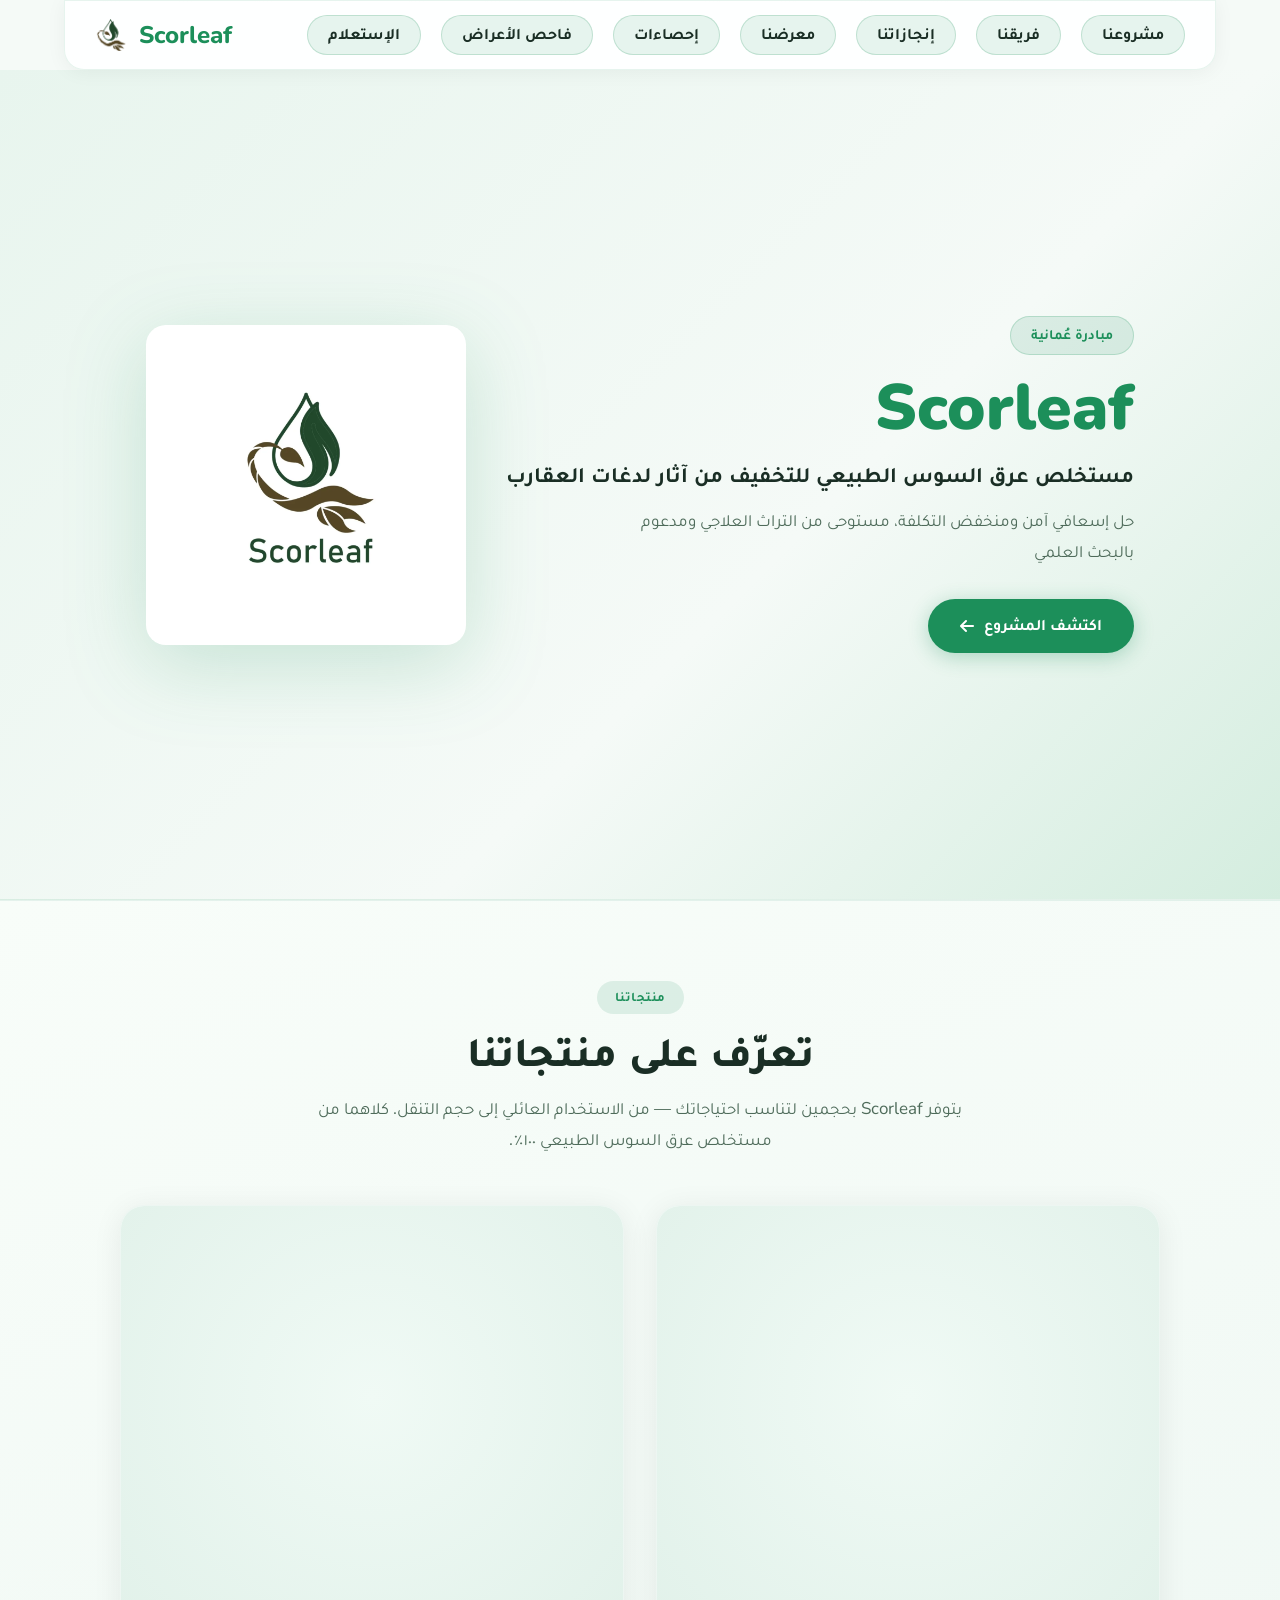
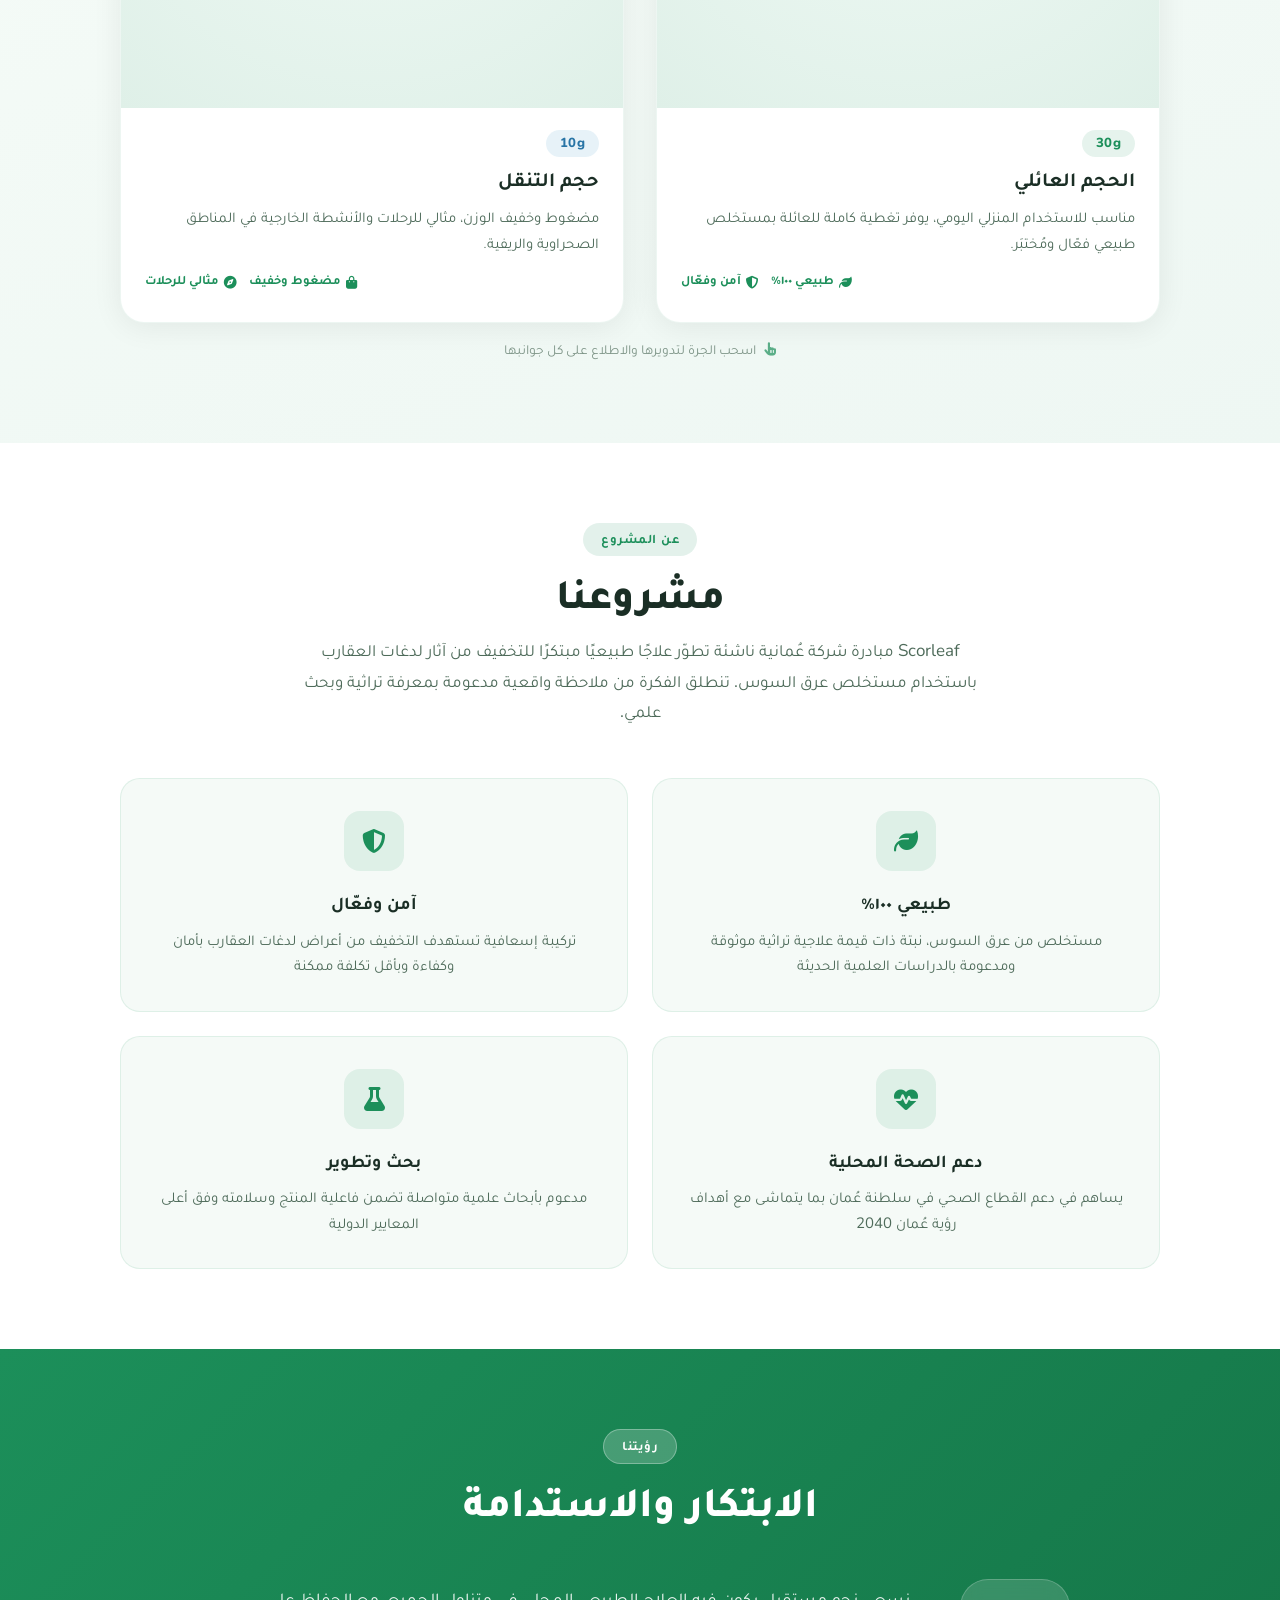
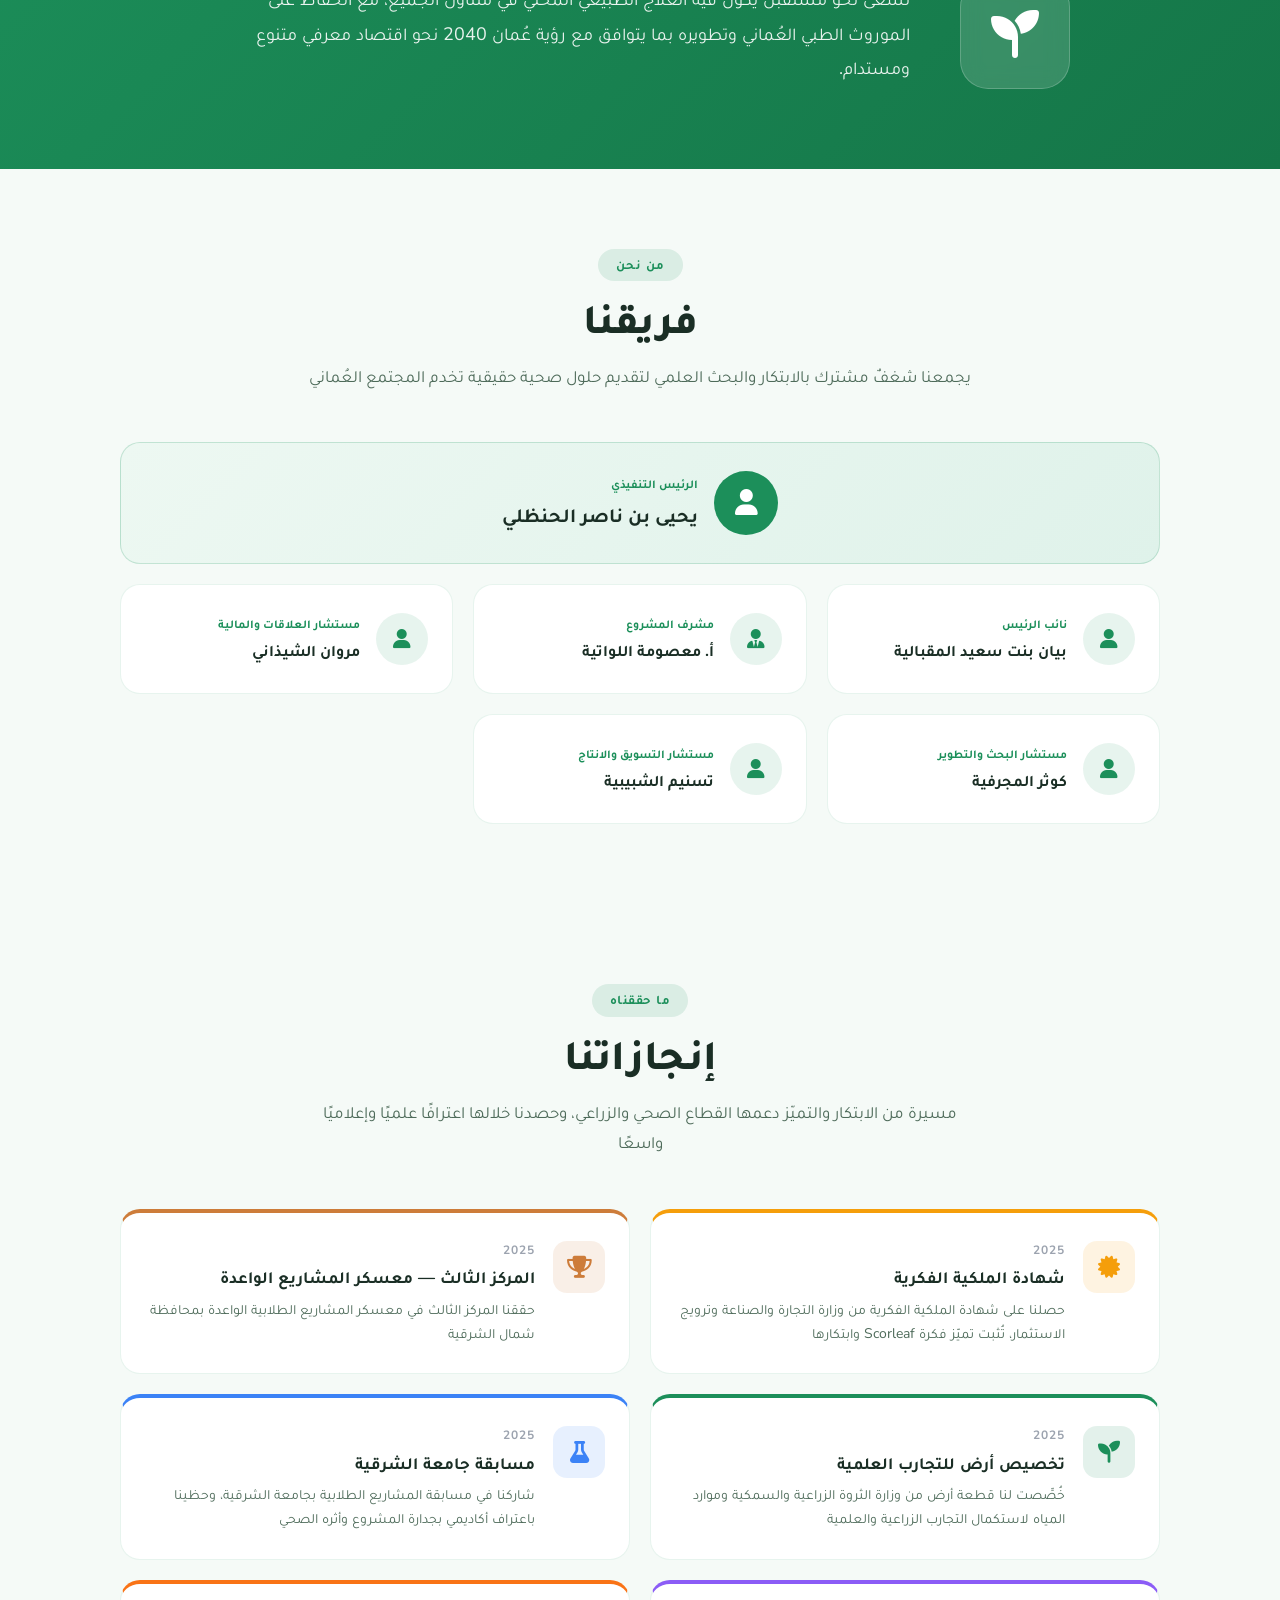
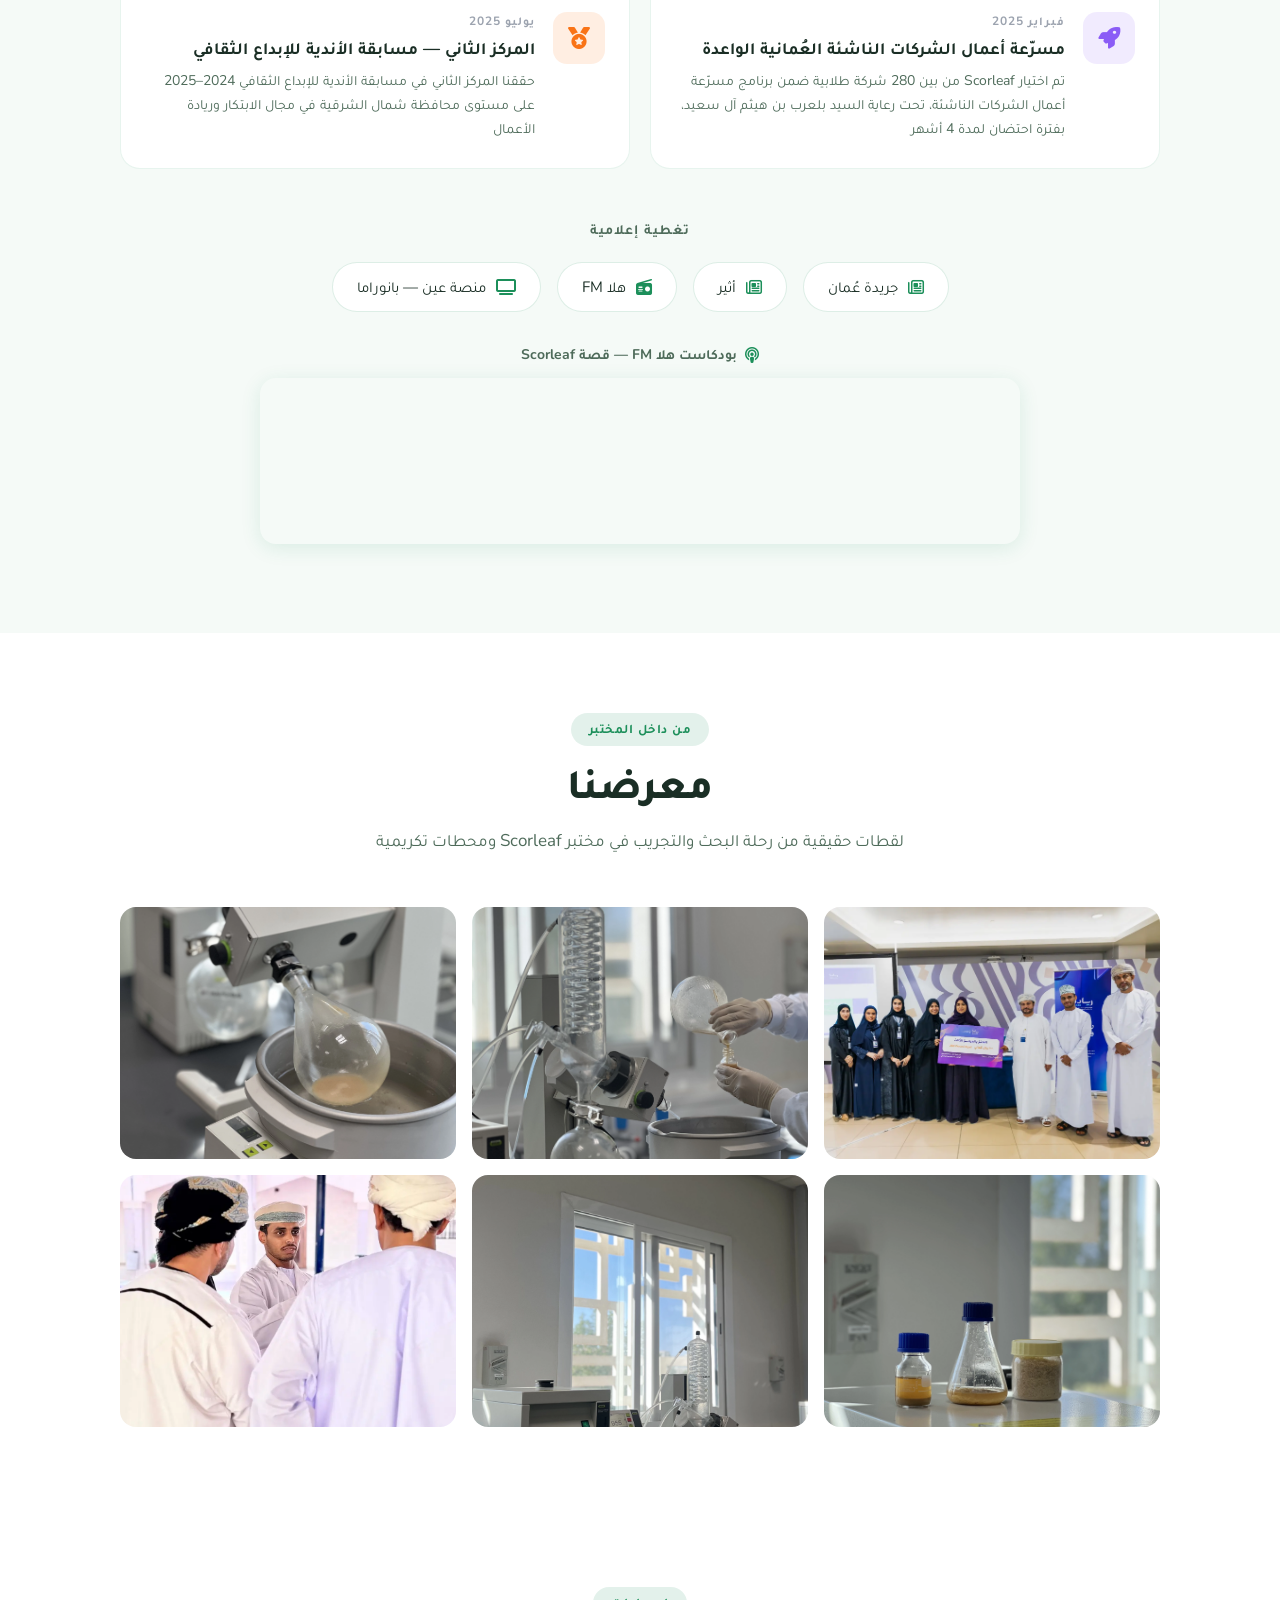
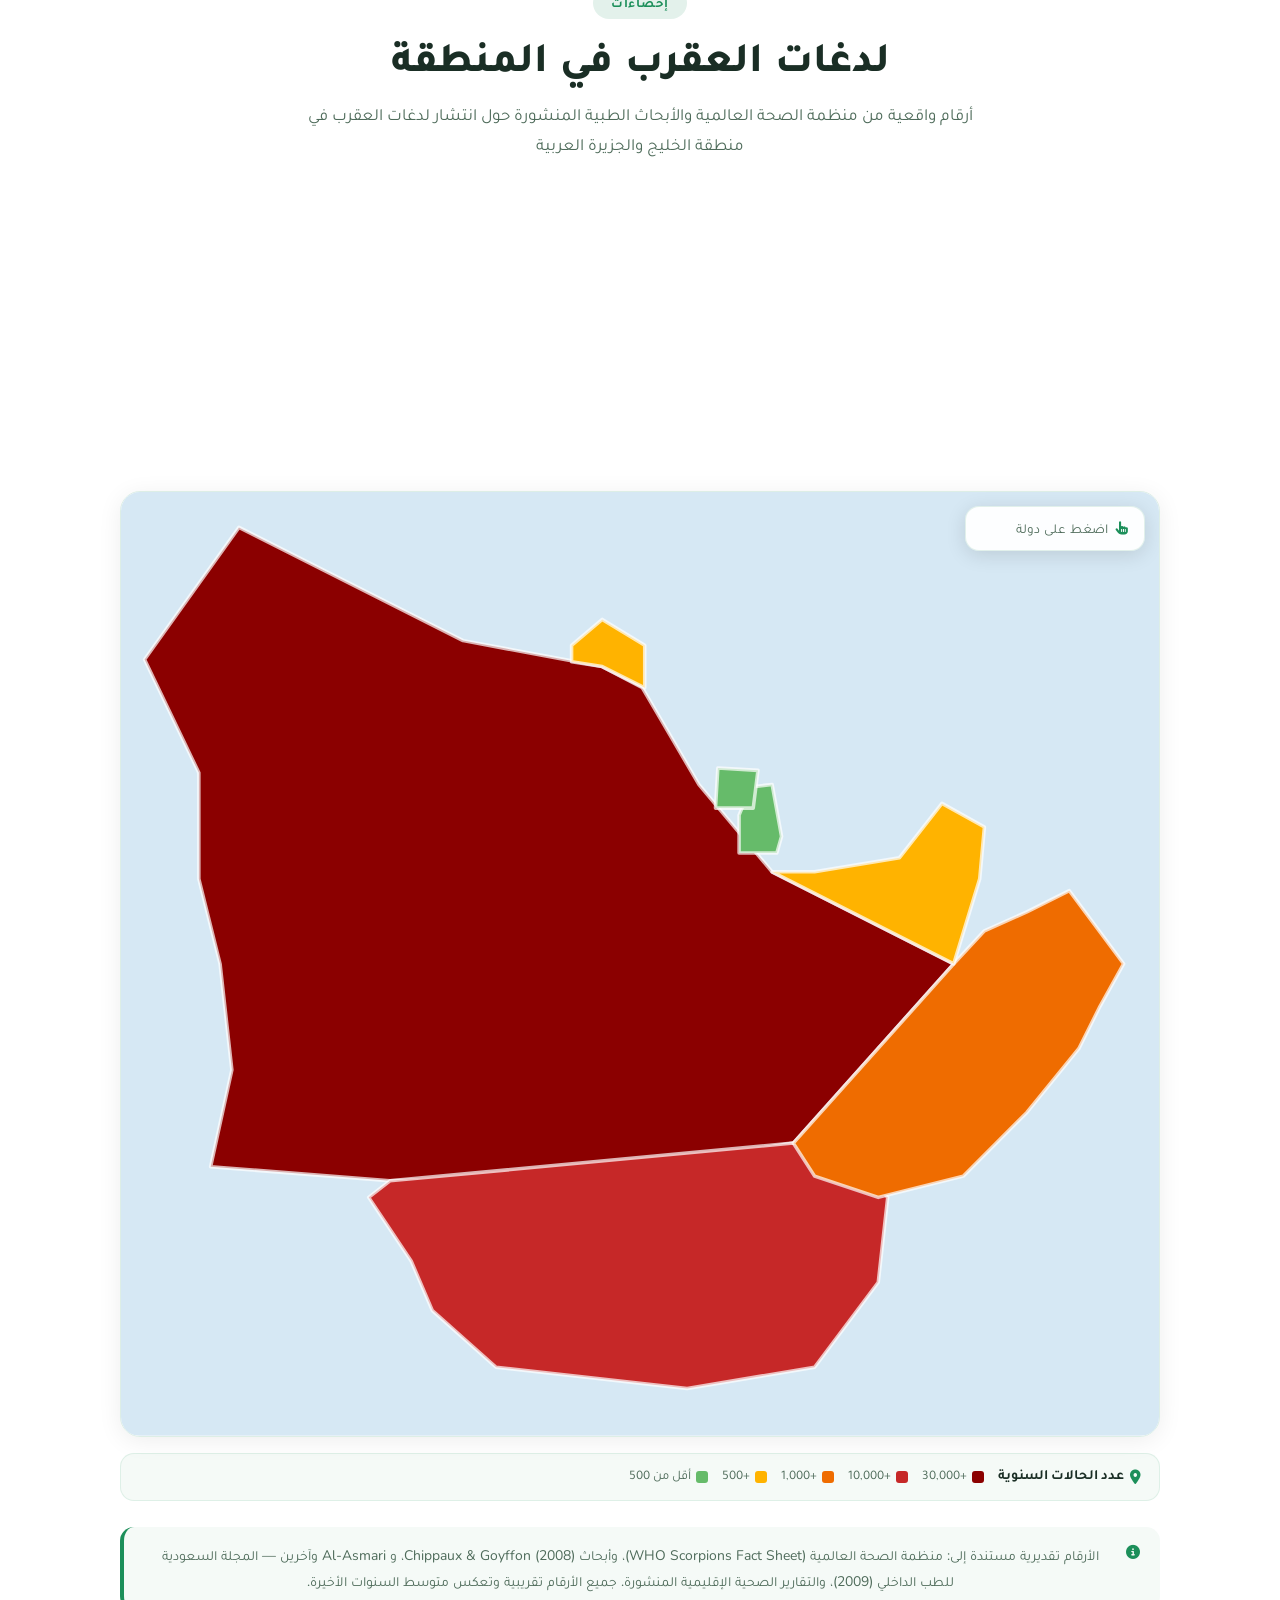
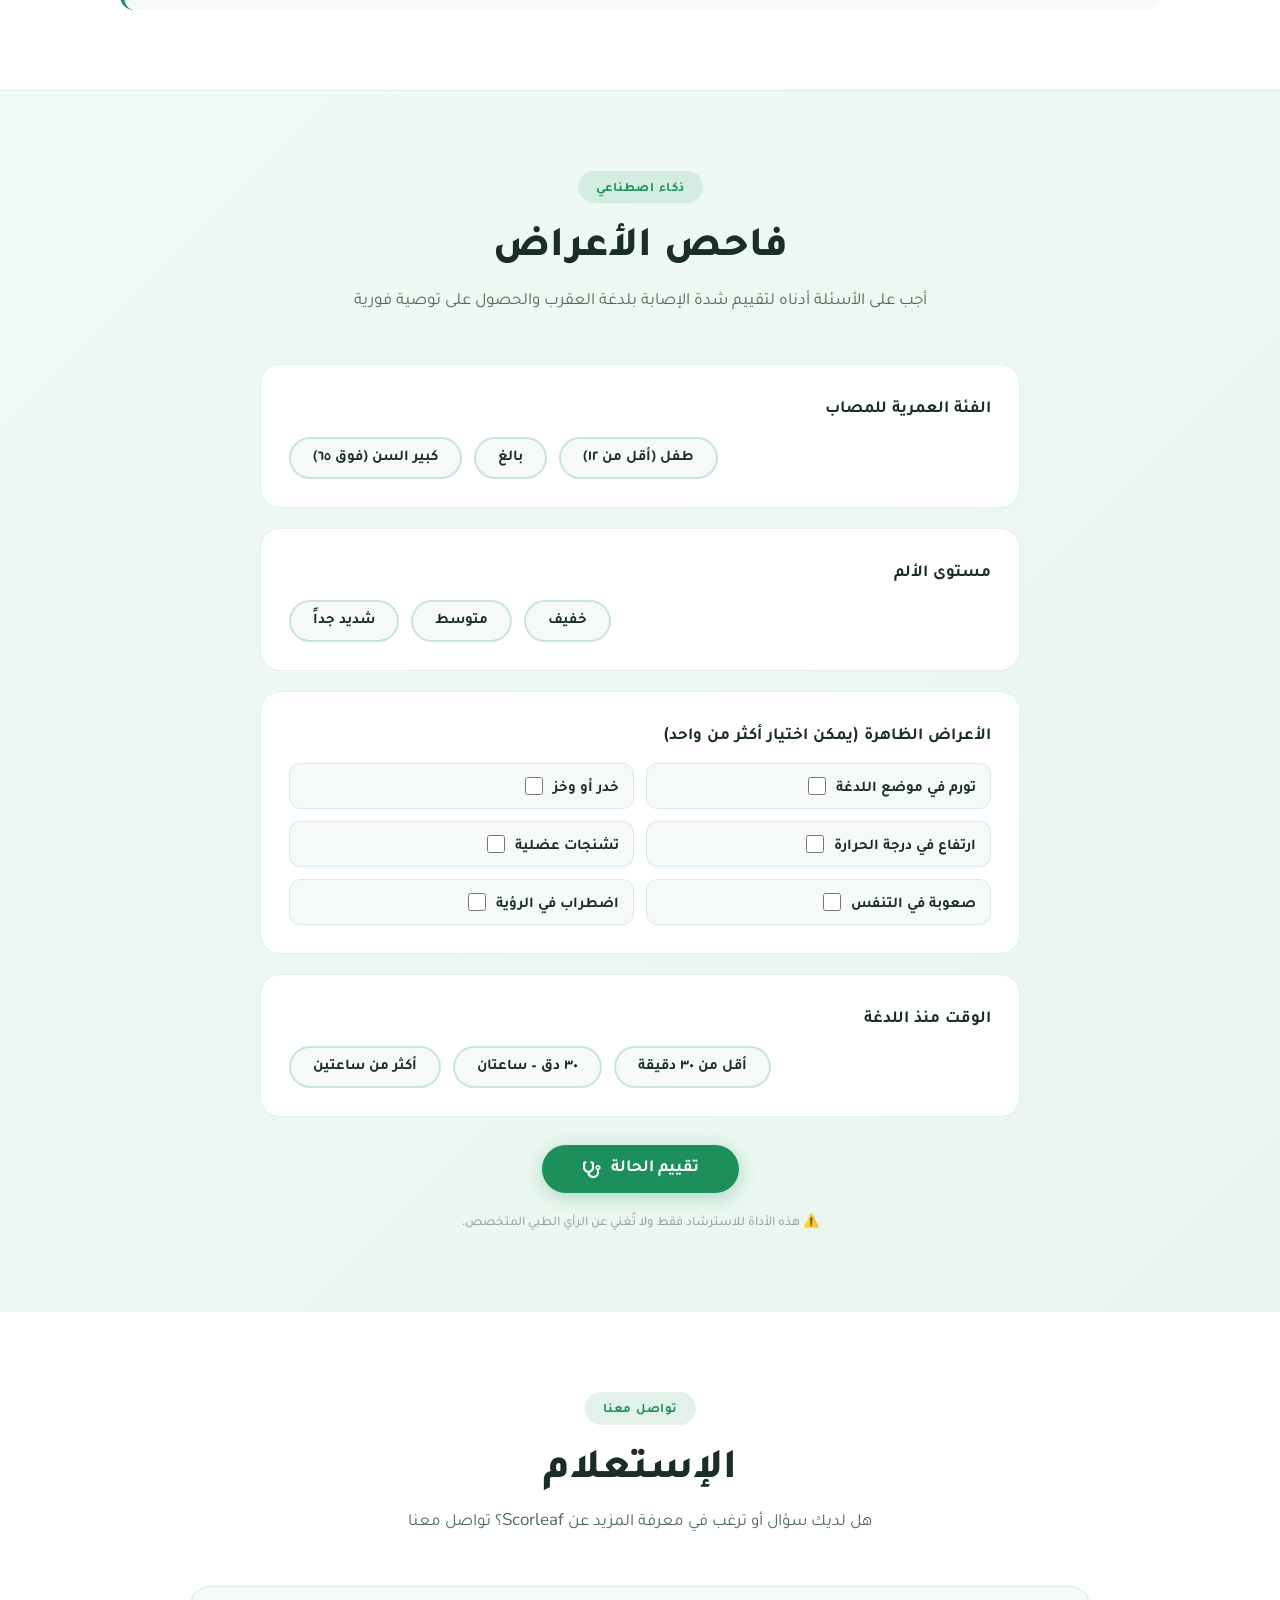
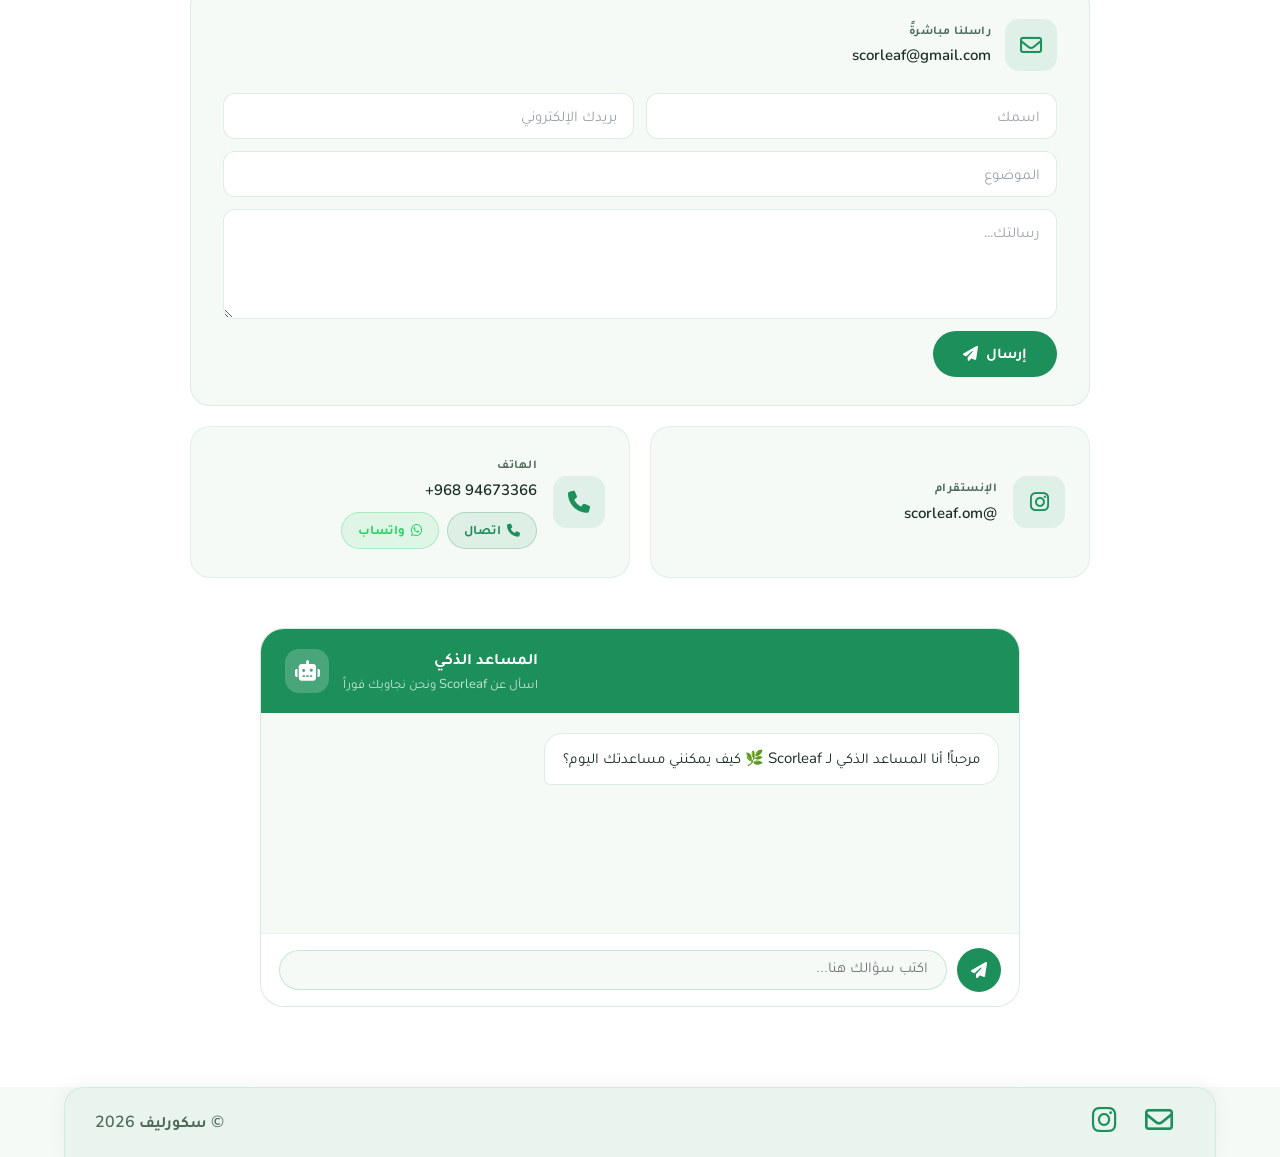
==== commit f32b2f6d: "Remove product links from navigation for improved clarity" ====
--- a/index.html
+++ b/index.html
@@ -28,7 +28,6 @@
     <body>
         <nav class="navbar">
         <div class="nav-right">
-            <a href="#products" title="Products"><div class="nav-icon">منتجاتنا</div></a>
             <a href="#ourproject" title="Our Project"><div class="nav-icon">مشروعنا</div></a>
             <a href="#ourteam" title="Our Team"><div class="nav-icon">فريقنا</div></a>
             <a href="#achievements" title="Achievements"><div class="nav-icon">إنجازاتنا</div></a>
@@ -42,7 +41,6 @@
                 <div class="slideMenu" title="Slide Menu"><i class="fa-solid fa-caret-left"></i></div>
                 
                 <div class="dropdownContent">
-                    <a class="site" href="#products" title="Products">منتجاتنا</a>
                     <a class="site" href="#ourproject" title="Our Project">حول مشروعنا</a>
                     <a class="site" href="#ourteam" title="Our Team">فريقنا</a>
                     <a class="site" href="#achievements" title="Achievements">إنجازاتنا</a>
